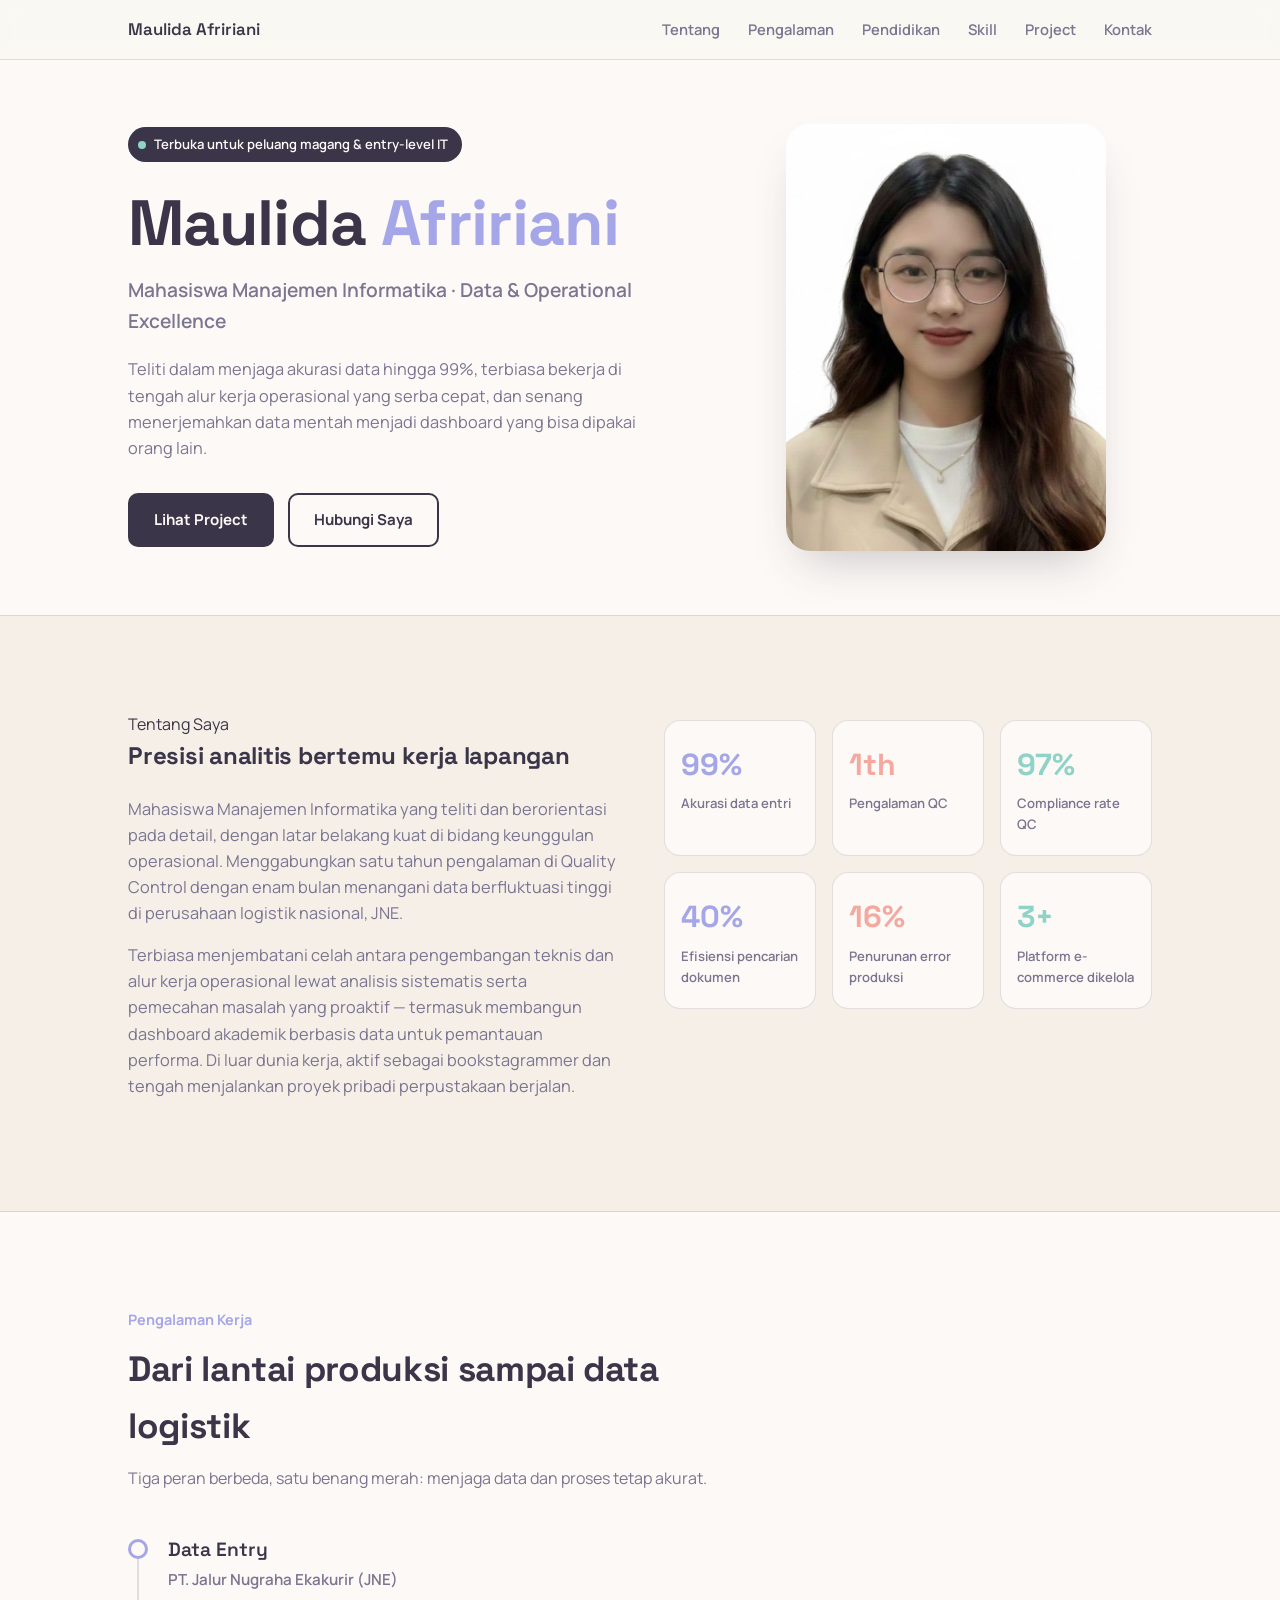
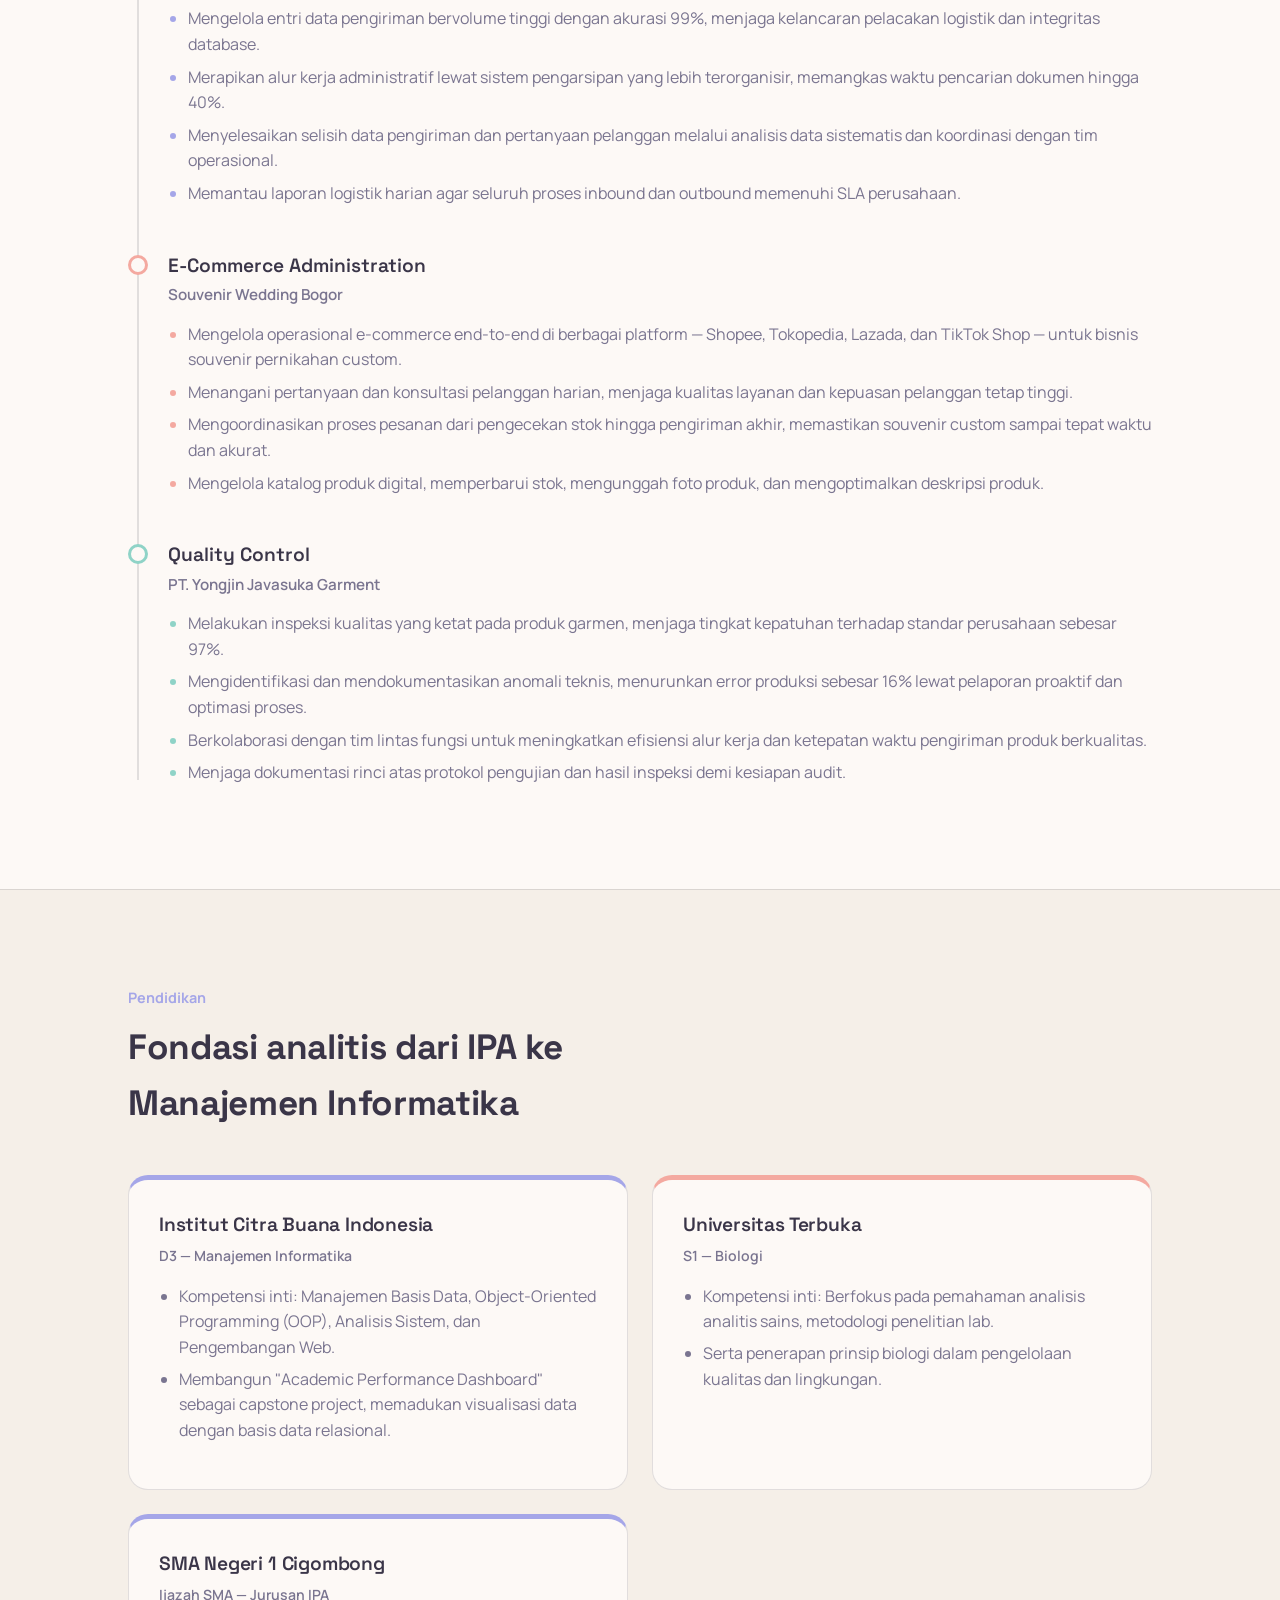
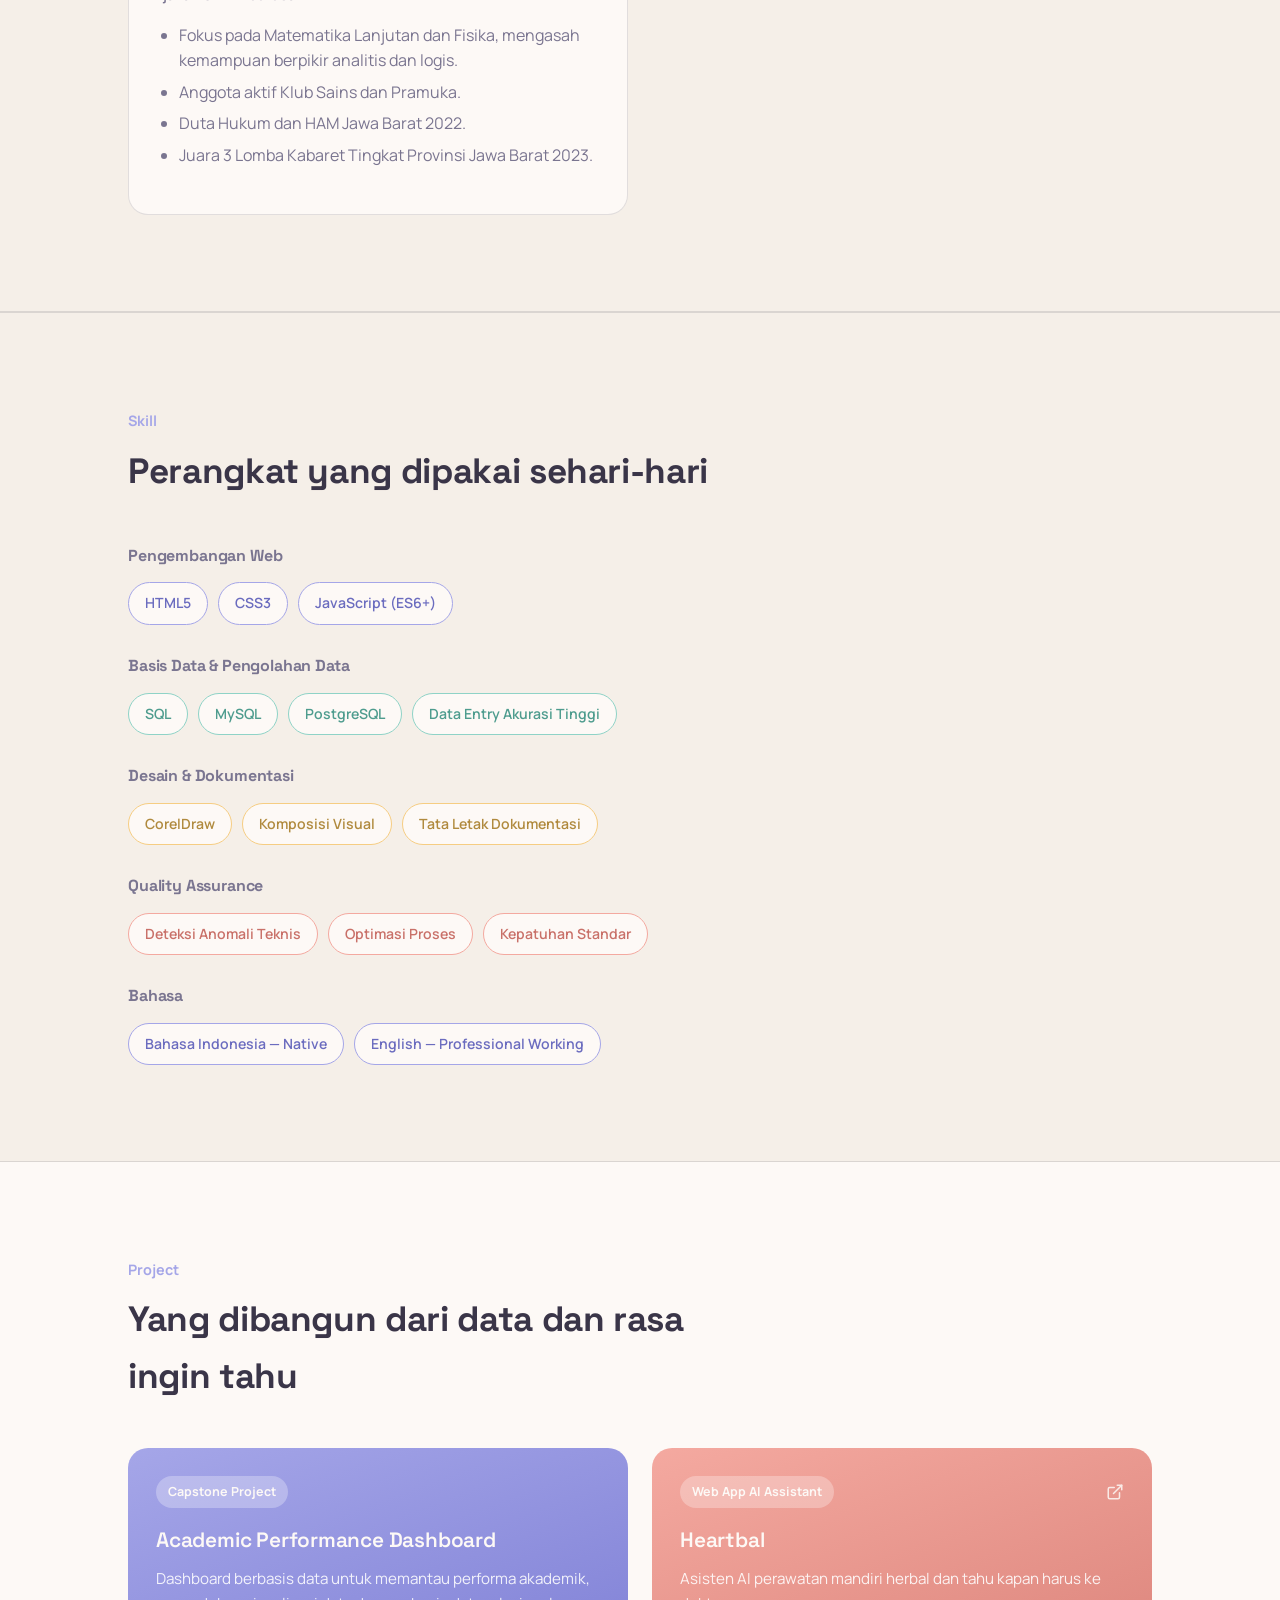
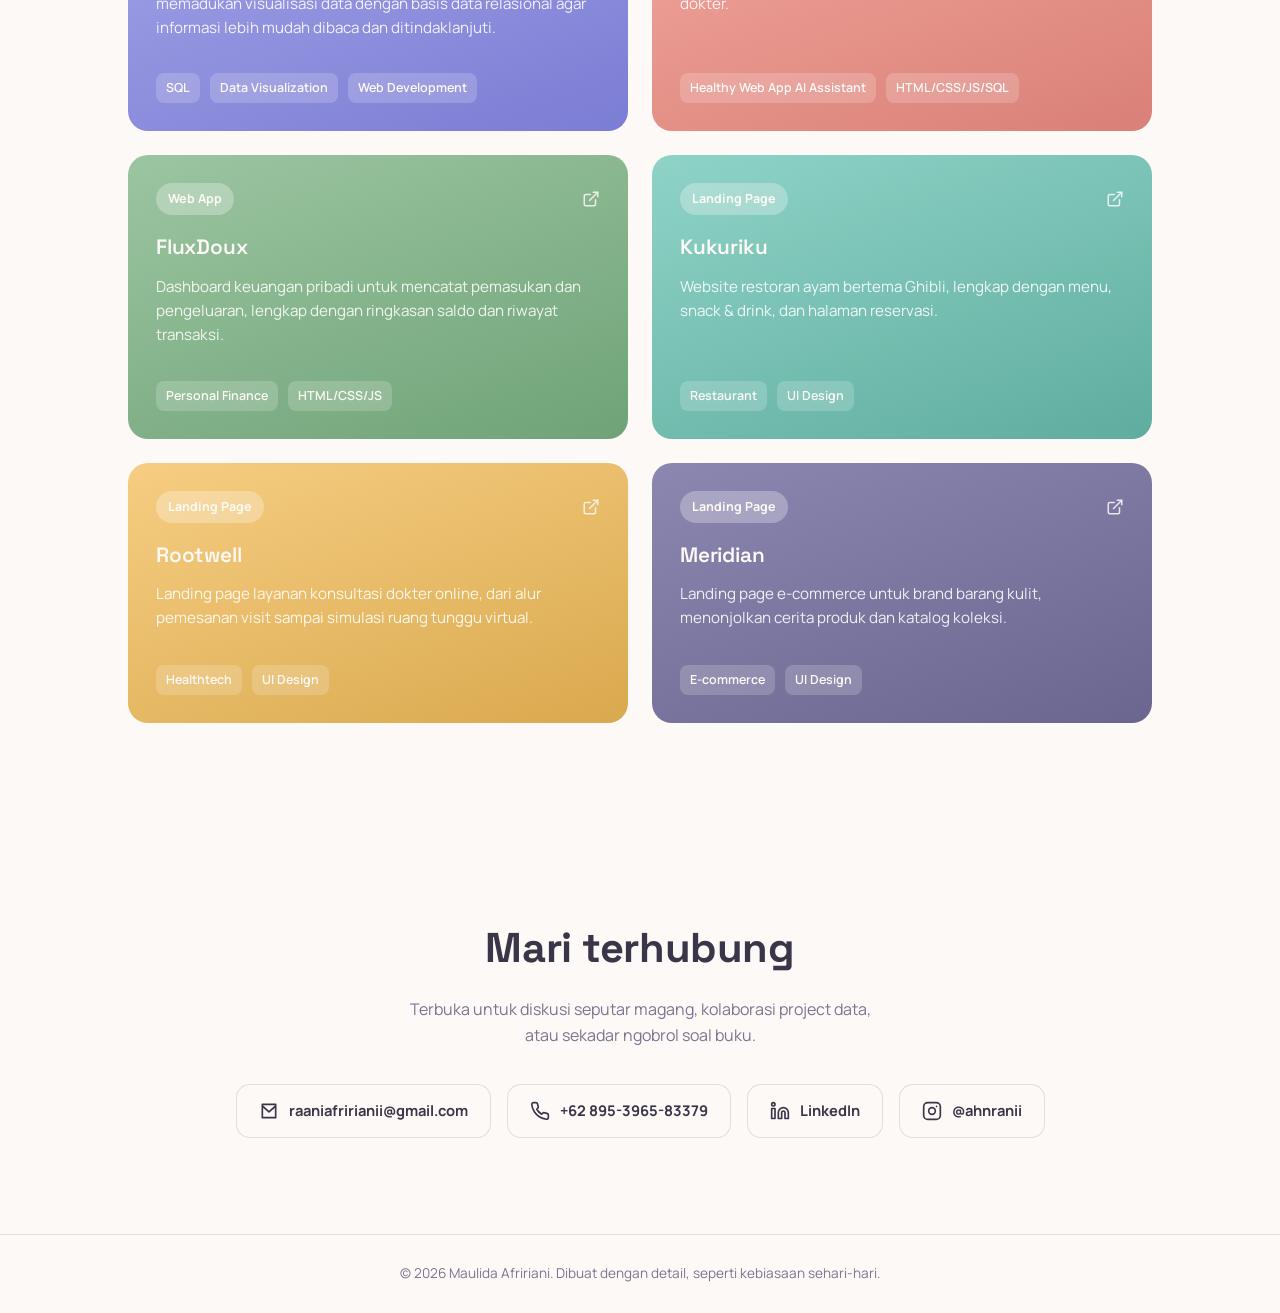
==== index.html @ b4ae267d "Update index.html" ====
<!DOCTYPE html>
<html lang="id">
<head>
<meta charset="UTF-8">
<meta name="viewport" content="width=device-width, initial-scale=1.0">
<title>Maulida Afririani — Portofolio</title>
<link rel="preconnect" href="https://fonts.googleapis.com">
<link href="https://fonts.googleapis.com/css2?family=Space+Grotesk:wght@400;500;600;700&family=Manrope:wght@400;500;600;700;800&display=swap" rel="stylesheet">
<style>
  :root{
    --paper:#FDF9F6;
    --paper-dim:#F5EFE8;
    --ink:#3A3548;
    --ink-soft:#7A7590;
    --indigo:#A5A6E8;
    --indigo-deep:#7B7CD4;
    --coral:#F4A9A0;
    --teal:#8FD3C7;
    --amber:#F6CD82;
    --line: rgba(30,27,46,0.12);
    --max: 1080px;
  }
  *{box-sizing:border-box;}
  html{scroll-behavior:smooth;}
  section, header{scroll-margin-top:74px;}
  body{
    margin:0;
    background:var(--paper);
    color:var(--ink);
    font-family:'Manrope', sans-serif;
    line-height:1.6;
    -webkit-font-smoothing:antialiased;
  }
  h1,h2,h3,.display{
    font-family:'Space Grotesk', sans-serif;
    color:var(--ink);
    margin:0;
    letter-spacing:-0.01em;
  }
  a{color:inherit;}
  .wrap{max-width:var(--max); margin:0 auto; padding:0 28px;}
  section{padding:96px 0;}
  @media (max-width:720px){ section{padding:64px 0;} .wrap{padding:0 20px;} }

  /* ---------- Nav ---------- */
  nav{
    position:sticky; top:0; z-index:50;
    background:rgba(250,248,243,0.86);
    backdrop-filter:blur(10px);
    border-bottom:1px solid var(--line);
  }
  nav .wrap{
    display:flex; align-items:center; justify-content:space-between;
    padding-top:16px; padding-bottom:16px;
  }
  .nav-name{font-family:'Space Grotesk'; font-weight:600; font-size:1.05rem;}
  .nav-links{display:flex; gap:28px; list-style:none; margin:0; padding:0;}
  .nav-links a{
    text-decoration:none; font-weight:600; font-size:0.92rem; color:var(--ink-soft);
    position:relative; padding-bottom:3px;
  }
  .nav-links a:hover{color:var(--ink);}
  .nav-links a::after{
    content:''; position:absolute; left:0; bottom:-2px; width:0; height:2px;
    background:var(--coral); transition:width .25s ease;
  }
  .nav-links a:hover::after{width:100%;}
  @media (max-width:640px){ .nav-links{gap:16px;} .nav-links a{font-size:0.82rem;} }

  /* ---------- Hero ---------- */
  .hero{padding-top:64px; padding-bottom:64px; overflow:hidden;}
  .hero .wrap{
    display:grid; grid-template-columns: 1.15fr 0.85fr; gap:56px; align-items:center;
  }
  @media (max-width:860px){ .hero .wrap{grid-template-columns:1fr; gap:40px;} .hero{padding-top:40px;} }

  .eyebrow-badge{
    display:inline-flex; align-items:center; gap:8px;
    background:var(--ink); color:var(--paper);
    padding:7px 14px 7px 10px; border-radius:100px;
    font-size:0.82rem; font-weight:600; margin-bottom:28px;
  }
  .eyebrow-badge .dot{width:8px; height:8px; border-radius:50%; background:var(--teal);}

  .hero h1{
    font-size:clamp(2.5rem, 5.2vw, 4rem);
    font-weight:700; line-height:1.04;
    animation: rise .7s ease both;
  }
  .hero h1 .accent{color:var(--indigo);}
  .hero .role{
    margin-top:18px; font-size:1.2rem; font-weight:600; color:var(--ink-soft);
    animation: rise .7s .08s ease both;
  }
  .hero p.lede{
    margin-top:20px; max-width:52ch; color:var(--ink-soft); font-size:1.02rem;
    animation: rise .7s .16s ease both;
  }
  .hero .cta-row{margin-top:32px; display:flex; gap:14px; flex-wrap:wrap; animation: rise .7s .24s ease both;}
  .btn{
    display:inline-flex; align-items:center; gap:8px;
    padding:13px 24px; border-radius:10px; font-weight:700; font-size:0.94rem;
    text-decoration:none; border:2px solid var(--ink); transition:transform .18s ease, background .18s ease, color .18s ease;
  }
  .btn-solid{background:var(--ink); color:var(--paper);}
  .btn-solid:hover{background:var(--coral); border-color:var(--coral); transform:translateY(-2px);}
  .btn-ghost{background:transparent; color:var(--ink);}
  .btn-ghost:hover{background:var(--ink); color:var(--paper); transform:translateY(-2px);}

  .hero-photo-wrap{position:relative; display:flex; justify-content:center; animation: rise .8s .1s ease both;}
  .hero-photo{
    position:relative; z-index:1; width:320px; max-width:82%;
    aspect-ratio:3/4; object-fit:cover;
    border-radius:24px;
    box-shadow:0 24px 48px -18px rgba(58,53,72,0.28);
  }

  @keyframes rise{ from{opacity:0; transform:translateY(16px);} to{opacity:1; transform:translateY(0);} }

  /* ---------- Section headers ---------- */
  .sec-head{margin-bottom:44px; max-width:60ch;}
  .sec-head h2{font-size:clamp(1.7rem, 3vw, 2.2rem); font-weight:700;}
  .sec-head .kicker{
    display:block; color:var(--indigo); font-weight:700; font-size:0.9rem; margin-bottom:10px;
  }
  .sec-head p{color:var(--ink-soft); margin-top:12px;}

  /* ---------- About ---------- */
  .about{background:var(--paper-dim); border-top:1px solid var(--line); border-bottom:1px solid var(--line);}
  .about .grid{display:grid; grid-template-columns:1fr 1fr; gap:48px;}
  @media (max-width:800px){ .about .grid{grid-template-columns:1fr;} }
  .about p{color:var(--ink-soft); font-size:1.02rem;}
  .stat-row{display:grid; grid-template-columns:repeat(3,1fr); gap:16px; margin-top:8px;}
  .stat-card{
    background:var(--paper); border:1px solid var(--line); border-radius:16px; padding:20px 16px;
  }
  .stat-card .num{font-family:'Space Grotesk'; font-size:1.9rem; font-weight:700; color:var(--indigo);}
  .stat-card .label{font-size:0.82rem; color:var(--ink-soft); margin-top:4px; font-weight:600;}
  .stat-card:nth-child(2) .num{color:var(--coral);}
  .stat-card:nth-child(3) .num{color:var(--teal);}

  /* ---------- Experience timeline ---------- */
  .timeline{position:relative; margin-top:8px;}
  .timeline::before{
    content:''; position:absolute; left:9px; top:6px; bottom:6px; width:2px;
    background:var(--line);
  }
  .t-item{position:relative; padding-left:40px; margin-bottom:44px;}
  .t-item:last-child{margin-bottom:0;}
  .t-dot{
    position:absolute; left:0; top:4px; width:20px; height:20px; border-radius:50%;
    background:var(--paper); border:3px solid var(--indigo);
  }
  .t-item:nth-child(2) .t-dot{border-color:var(--coral);}
  .t-item:nth-child(3) .t-dot{border-color:var(--teal);}
  .t-role{font-family:'Space Grotesk'; font-size:1.2rem; font-weight:600;}
  .t-org{color:var(--ink-soft); font-weight:600; font-size:0.95rem; margin-top:2px;}
  .t-item ul{margin:14px 0 0; padding-left:20px; color:var(--ink-soft);}
  .t-item li{margin-bottom:7px;}
  .t-item li::marker{color:var(--indigo);}
  .t-item:nth-child(2) li::marker{color:var(--coral);}
  .t-item:nth-child(3) li::marker{color:var(--teal);}

  /* ---------- Education ---------- */
  .edu-grid{display:grid; grid-template-columns:1fr 1fr; gap:24px;}
  @media (max-width:800px){ .edu-grid{grid-template-columns:1fr;} }
  .edu-card{
    background:var(--paper); border:1px solid var(--line); border-radius:20px; padding:30px;
    border-top:5px solid var(--indigo);
  }
  .edu-card:nth-child(2){border-top-color:var(--coral);}
  .edu-card h3{font-size:1.2rem; font-weight:600;}
  .edu-card .period{color:var(--ink-soft); font-size:0.88rem; font-weight:600; margin-top:4px;}
  .edu-card ul{padding-left:20px; color:var(--ink-soft); margin-top:16px;}
  .edu-card li{margin-bottom:6px;}

  /* ---------- Skills ---------- */
  .skills-section{background:var(--paper-dim); border-top:1px solid var(--line); border-bottom:1px solid var(--line);}
  .skill-group{margin-bottom:28px;}
  .skill-group:last-child{margin-bottom:0;}
  .skill-group h3{font-size:1rem; font-weight:700; margin-bottom:14px; color:var(--ink-soft);}
  .pill-row{display:flex; flex-wrap:wrap; gap:10px;}
  .pill{
    padding:9px 16px; border-radius:100px; font-size:0.88rem; font-weight:600;
    background:var(--paper); border:1.5px solid var(--line);
  }
  .pill.c-indigo{border-color:var(--indigo); color:#6B6CBF;}
  .pill.c-coral{border-color:var(--coral); color:#C97169;}
  .pill.c-teal{border-color:var(--teal); color:#4E9C8E;}
  .pill.c-amber{border-color:var(--amber); color:#B08A3E;}

  /* ---------- Projects ---------- */
html, body{overflow-x:hidden;}

.proj-grid{
  display:grid;
  grid-template-columns:repeat(2, minmax(0,1fr)); /* kolom nggak bisa melebar karena isi */
  gap:24px;
}
@media (max-width:800px){ .proj-grid{grid-template-columns:minmax(0,1fr);} }

.proj-card{
  min-width:0;
  max-width:100%;
  overflow:hidden;
  border-radius:20px;
  padding:28px;
  color:var(--paper);
  display:flex; flex-direction:column;
  min-height:260px;
  text-decoration:none;
  transition:transform .2s ease, box-shadow .2s ease;
}
.proj-card > *{max-width:100%; min-width:0;}
.proj-card.is-link{cursor:pointer;}
.proj-card.is-link:hover{transform:translateY(-5px); box-shadow:0 20px 36px -18px rgba(58,53,72,0.35);}
.proj-card.p1{background:linear-gradient(160deg, var(--indigo), var(--indigo-deep));}
.proj-card.p2{background:linear-gradient(160deg, var(--coral), #D98077);}
.proj-card.p3{background:linear-gradient(160deg, var(--teal), #5FAD9E);}
.proj-card.p4{background:linear-gradient(160deg, var(--amber), #D9A94E);}
.proj-card.p5{background:linear-gradient(160deg, #8C87B0, #6B6690);}
.proj-card.p6{background:linear-gradient(160deg, #9CC5A1, #6FA377);}

/* preview: tinggi tetap, isi dipotong rapi */
.proj-thumb{
  width:100%;
  height:180px;
  margin-bottom:18px;
  border-radius:12px;
  overflow:hidden;
  background:rgba(255,255,255,0.18);
}
.proj-thumb img,
.proj-thumb iframe,
.proj-thumb video{
  display:block;
  width:100%; height:100%;
  max-width:100%;
  border:0;
  object-fit:cover; object-position:top;
}
.proj-card img, .proj-card iframe, .proj-card video, .proj-card svg.big{
  max-width:100%;
}

.proj-tag{
  display:flex; align-items:center; justify-content:space-between; gap:10px;
  margin-bottom:16px;
}
.proj-tag span{
  background:rgba(255,255,255,0.28); padding:6px 12px; border-radius:100px;
  font-size:0.78rem; font-weight:700;
}
.proj-tag svg{width:18px; height:18px; opacity:0.85; flex-shrink:0;}
.proj-card h3{color:var(--paper); font-size:1.3rem; font-weight:600;}
.proj-card p{color:rgba(255,255,255,0.88); margin-top:10px; font-size:0.95rem; flex-grow:1;}
.proj-meta{display:flex; gap:10px; flex-wrap:wrap; margin-top:18px;}
.proj-meta span{
  font-size:0.78rem; font-weight:600; background:rgba(255,255,255,0.18);
  padding:5px 10px; border-radius:8px;
}

  /* ---------- Contact / Footer ---------- */
  .contact{text-align:center;}
  .contact h2{font-size:clamp(1.9rem,4vw,2.6rem);}
  .contact p{color:var(--ink-soft); max-width:48ch; margin:16px auto 0;}
  .social-row{display:flex; justify-content:center; gap:16px; margin-top:36px; flex-wrap:wrap;}
  .social-card{
    display:flex; align-items:center; gap:10px;
    padding:14px 22px; border-radius:14px; border:1.5px solid var(--line);
    text-decoration:none; font-weight:700; font-size:0.92rem; background:var(--paper);
    transition:transform .18s ease, border-color .18s ease;
  }
  .social-card:hover{transform:translateY(-3px); border-color:var(--ink);}
  .social-icon{width:20px; height:20px; flex-shrink:0;}

  footer{
    border-top:1px solid var(--line); padding:28px 0; text-align:center;
    font-size:0.85rem; color:var(--ink-soft);
  }
</style>
</head>
<body>

<nav>
  <div class="wrap">
    <span class="nav-name">Maulida Afririani</span>
    <ul class="nav-links">
      <li><a href="#about">Tentang</a></li>
      <li><a href="#experience">Pengalaman</a></li>
      <li><a href="#education">Pendidikan</a></li>
      <li><a href="#skills">Skill</a></li>
      <li><a href="#projects">Project</a></li>
      <li><a href="#contact">Kontak</a></li>
    </ul>
  </div>
</nav>

<header class="hero">
  <div class="wrap">
    <div>
      <span class="eyebrow-badge"><span class="dot"></span>Terbuka untuk peluang magang & entry-level IT</span>
      <h1>Maulida <span class="accent">Afririani</span></h1>
      <p class="role">Mahasiswa Manajemen Informatika · Data & Operational Excellence</p>
      <p class="lede">Teliti dalam menjaga akurasi data hingga 99%, terbiasa bekerja di tengah alur kerja operasional yang serba cepat, dan senang menerjemahkan data mentah menjadi dashboard yang bisa dipakai orang lain.</p>
      <div class="cta-row">
        <a href="#projects" class="btn btn-solid">Lihat Project</a>
        <a href="#contact" class="btn btn-ghost">Hubungi Saya</a>
      </div>
    </div>
    <div class="hero-photo-wrap">
      <img class="hero-photo" src="[data-uri]" alt="Foto Maulida Afririani">
    </div>
  </div>
</header>

<section class="about" id="about">
  <div class="wrap">
    <div class="grid">
      <div>
        <span class="sec-head kicker">Tentang Saya</span>
        <h2>Presisi analitis bertemu kerja lapangan</h2>
        <p style="margin-top:20px;">Mahasiswa Manajemen Informatika yang teliti dan berorientasi pada detail, dengan latar belakang kuat di bidang keunggulan operasional. Menggabungkan satu tahun pengalaman di Quality Control dengan enam bulan menangani data berfluktuasi tinggi di perusahaan logistik nasional, JNE.</p>
        <p>Terbiasa menjembatani celah antara pengembangan teknis dan alur kerja operasional lewat analisis sistematis serta pemecahan masalah yang proaktif — termasuk membangun dashboard akademik berbasis data untuk pemantauan performa. Di luar dunia kerja, aktif sebagai bookstagrammer dan tengah menjalankan proyek pribadi perpustakaan berjalan.</p>
      </div>
      <div>
        <div class="stat-row">
          <div class="stat-card">
            <div class="num">99%</div>
            <div class="label">Akurasi data entri</div>
          </div>
          <div class="stat-card">
            <div class="num">1th</div>
            <div class="label">Pengalaman QC</div>
          </div>
          <div class="stat-card">
            <div class="num">97%</div>
            <div class="label">Compliance rate QC</div>
          </div>
        </div>
        <div class="stat-row" style="margin-top:16px;">
          <div class="stat-card">
            <div class="num">40%</div>
            <div class="label">Efisiensi pencarian dokumen</div>
          </div>
          <div class="stat-card">
            <div class="num">16%</div>
            <div class="label">Penurunan error produksi</div>
          </div>
          <div class="stat-card">
            <div class="num">3+</div>
            <div class="label">Platform e-commerce dikelola</div>
          </div>
        </div>
      </div>
    </div>
  </div>
</section>

<section id="experience">
  <div class="wrap">
    <div class="sec-head">
      <span class="kicker">Pengalaman Kerja</span>
      <h2>Dari lantai produksi sampai data logistik</h2>
      <p>Tiga peran berbeda, satu benang merah: menjaga data dan proses tetap akurat.</p>
    </div>

    <div class="timeline">
      <div class="t-item">
        <div class="t-dot"></div>
        <div class="t-role">Data Entry</div>
        <div class="t-org">PT. Jalur Nugraha Ekakurir (JNE)</div>
        <ul>
          <li>Mengelola entri data pengiriman bervolume tinggi dengan akurasi 99%, menjaga kelancaran pelacakan logistik dan integritas database.</li>
          <li>Merapikan alur kerja administratif lewat sistem pengarsipan yang lebih terorganisir, memangkas waktu pencarian dokumen hingga 40%.</li>
          <li>Menyelesaikan selisih data pengiriman dan pertanyaan pelanggan melalui analisis data sistematis dan koordinasi dengan tim operasional.</li>
          <li>Memantau laporan logistik harian agar seluruh proses inbound dan outbound memenuhi SLA perusahaan.</li>
        </ul>
      </div>

      <div class="t-item">
        <div class="t-dot"></div>
        <div class="t-role">E-Commerce Administration</div>
        <div class="t-org">Souvenir Wedding Bogor</div>
        <ul>
          <li>Mengelola operasional e-commerce end-to-end di berbagai platform — Shopee, Tokopedia, Lazada, dan TikTok Shop — untuk bisnis souvenir pernikahan custom.</li>
          <li>Menangani pertanyaan dan konsultasi pelanggan harian, menjaga kualitas layanan dan kepuasan pelanggan tetap tinggi.</li>
          <li>Mengoordinasikan proses pesanan dari pengecekan stok hingga pengiriman akhir, memastikan souvenir custom sampai tepat waktu dan akurat.</li>
          <li>Mengelola katalog produk digital, memperbarui stok, mengunggah foto produk, dan mengoptimalkan deskripsi produk.</li>
        </ul>
      </div>

      <div class="t-item">
        <div class="t-dot"></div>
        <div class="t-role">Quality Control</div>
        <div class="t-org">PT. Yongjin Javasuka Garment</div>
        <ul>
          <li>Melakukan inspeksi kualitas yang ketat pada produk garmen, menjaga tingkat kepatuhan terhadap standar perusahaan sebesar 97%.</li>
          <li>Mengidentifikasi dan mendokumentasikan anomali teknis, menurunkan error produksi sebesar 16% lewat pelaporan proaktif dan optimasi proses.</li>
          <li>Berkolaborasi dengan tim lintas fungsi untuk meningkatkan efisiensi alur kerja dan ketepatan waktu pengiriman produk berkualitas.</li>
          <li>Menjaga dokumentasi rinci atas protokol pengujian dan hasil inspeksi demi kesiapan audit.</li>
        </ul>
      </div>
    </div>
  </div>
</section>

<section id="education" style="background:var(--paper-dim); border-top:1px solid var(--line); border-bottom:1px solid var(--line);">
  <div class="wrap">
    <div class="sec-head">
      <span class="kicker">Pendidikan</span>
      <h2>Fondasi analitis dari IPA ke Manajemen Informatika</h2>
    </div>
    <div class="edu-grid">
      <div class="edu-card">
        <h3>Institut Citra Buana Indonesia</h3>
        <div class="period">D3 — Manajemen Informatika</div>
        <ul>
          <li>Kompetensi inti: Manajemen Basis Data, Object-Oriented Programming (OOP), Analisis Sistem, dan Pengembangan Web.</li>
          <li>Membangun "Academic Performance Dashboard" sebagai capstone project, memadukan visualisasi data dengan basis data relasional.</li>
        </ul>
      </div>
      <div class="edu-card">
        <h3>Universitas Terbuka</h3>
        <div class="period">S1 — Biologi</div>
        <ul>
          <li>Kompetensi inti: Berfokus pada pemahaman analisis analitis sains, metodologi penelitian lab.</li>
          <li>Serta penerapan prinsip biologi dalam pengelolaan kualitas dan lingkungan.</li>
        </ul>
      </div>
      <div class="edu-card">
        <h3>SMA Negeri 1 Cigombong</h3>
        <div class="period">Ijazah SMA — Jurusan IPA</div>
        <ul>
          <li>Fokus pada Matematika Lanjutan dan Fisika, mengasah kemampuan berpikir analitis dan logis.</li>
          <li>Anggota aktif Klub Sains dan Pramuka.</li>
          <li>Duta Hukum dan HAM Jawa Barat 2022.</li>
          <li>Juara 3 Lomba Kabaret Tingkat Provinsi Jawa Barat 2023.</li>
        </ul>
      </div>
    </div>
  </div>
</section>

<section id="skills" class="skills-section">
  <div class="wrap">
    <div class="sec-head">
      <span class="kicker">Skill</span>
      <h2>Perangkat yang dipakai sehari-hari</h2>
    </div>

    <div class="skill-group">
      <h3>Pengembangan Web</h3>
      <div class="pill-row">
        <span class="pill c-indigo">HTML5</span>
        <span class="pill c-indigo">CSS3</span>
        <span class="pill c-indigo">JavaScript (ES6+)</span>
      </div>
    </div>

    <div class="skill-group">
      <h3>Basis Data & Pengolahan Data</h3>
      <div class="pill-row">
        <span class="pill c-teal">SQL</span>
        <span class="pill c-teal">MySQL</span>
        <span class="pill c-teal">PostgreSQL</span>
        <span class="pill c-teal">Data Entry Akurasi Tinggi</span>
      </div>
    </div>

    <div class="skill-group">
      <h3>Desain & Dokumentasi</h3>
      <div class="pill-row">
        <span class="pill c-amber">CorelDraw</span>
        <span class="pill c-amber">Komposisi Visual</span>
        <span class="pill c-amber">Tata Letak Dokumentasi</span>
      </div>
    </div>

    <div class="skill-group">
      <h3>Quality Assurance</h3>
      <div class="pill-row">
        <span class="pill c-coral">Deteksi Anomali Teknis</span>
        <span class="pill c-coral">Optimasi Proses</span>
        <span class="pill c-coral">Kepatuhan Standar</span>
      </div>
    </div>

    <div class="skill-group">
      <h3>Bahasa</h3>
      <div class="pill-row">
        <span class="pill c-indigo">Bahasa Indonesia — Native</span>
        <span class="pill c-indigo">English — Professional Working</span>
      </div>
    </div>
  </div>
</section>

<section id="projects">
  <div class="wrap">
    <div class="sec-head">
      <span class="kicker">Project</span>
      <h2>Yang dibangun dari data dan rasa ingin tahu</h2>
    </div>
    <div class="proj-grid">

      <div class="proj-card p1">
        <div class="proj-tag"><span>Capstone Project</span></div>
        <h3>Academic Performance Dashboard</h3>
        <p>Dashboard berbasis data untuk memantau performa akademik, memadukan visualisasi data dengan basis data relasional agar informasi lebih mudah dibaca dan ditindaklanjuti.</p>
        <div class="proj-meta">
          <span>SQL</span>
          <span>Data Visualization</span>
          <span>Web Development</span>
        </div>
      </div>

      <a class="proj-card is-link p2" href="https://heartbal.vercel.app/" target="_blank" rel="noopener">
        <div class="proj-tag">
          <span>Web App AI Assistant</span>
          <svg viewBox="0 0 24 24" fill="none" stroke="currentColor" stroke-width="2"><path d="M18 13v6a2 2 0 0 1-2 2H5a2 2 0 0 1-2-2V8a2 2 0 0 1 2-2h6" stroke-linecap="round" stroke-linejoin="round"/><path d="M15 3h6v6" stroke-linecap="round" stroke-linejoin="round"/><path d="M10 14 21 3" stroke-linecap="round" stroke-linejoin="round"/></svg>
        </div>
        <h3>Heartbal</h3>
        <p>Asisten AI perawatan mandiri herbal dan tahu kapan harus ke dokter.</p>
        <div class="proj-meta">
          <span>Healthy Web App AI Assistant</span>
          <span>HTML/CSS/JS/SQL</span>
        </div>
      </a>

      <a class="proj-card is-link p6" href="http://www.fluxdoux.my.id/" target="_blank" rel="noopener">
        <!-- Kalau mau ada preview, simpan screenshot sebagai fluxdoux.png di folder yang sama, lalu hapus tanda komentar di bawah -->
        <!-- <div class="proj-thumb"><img src="fluxdoux.png" alt="Preview FluxDoux"></div> -->
        <div class="proj-tag">
          <span>Web App</span>
          <svg viewBox="0 0 24 24" fill="none" stroke="currentColor" stroke-width="2"><path d="M18 13v6a2 2 0 0 1-2 2H5a2 2 0 0 1-2-2V8a2 2 0 0 1 2-2h6" stroke-linecap="round" stroke-linejoin="round"/><path d="M15 3h6v6" stroke-linecap="round" stroke-linejoin="round"/><path d="M10 14 21 3" stroke-linecap="round" stroke-linejoin="round"/></svg>
        </div>
        <h3>FluxDoux</h3>
        <p>Dashboard keuangan pribadi untuk mencatat pemasukan dan pengeluaran, lengkap dengan ringkasan saldo dan riwayat transaksi.</p>
        <div class="proj-meta">
          <span>Personal Finance</span>
          <span>HTML/CSS/JS</span>
        </div>
      </a>

      <a class="proj-card is-link p3" href="https://raniafririani.github.io/kukuriku/" target="_blank" rel="noopener">
        <div class="proj-tag">
          <span>Landing Page</span>
          <svg viewBox="0 0 24 24" fill="none" stroke="currentColor" stroke-width="2"><path d="M18 13v6a2 2 0 0 1-2 2H5a2 2 0 0 1-2-2V8a2 2 0 0 1 2-2h6" stroke-linecap="round" stroke-linejoin="round"/><path d="M15 3h6v6" stroke-linecap="round" stroke-linejoin="round"/><path d="M10 14 21 3" stroke-linecap="round" stroke-linejoin="round"/></svg>
        </div>
        <h3>Kukuriku</h3>
        <p>Website restoran ayam bertema Ghibli, lengkap dengan menu, snack & drink, dan halaman reservasi.</p>
        <div class="proj-meta">
          <span>Restaurant</span>
          <span>UI Design</span>
        </div>
      </a>

      <a class="proj-card is-link p4" href="https://raniafririani.github.io/rootwell/" target="_blank" rel="noopener">
        <div class="proj-tag">
          <span>Landing Page</span>
          <svg viewBox="0 0 24 24" fill="none" stroke="currentColor" stroke-width="2"><path d="M18 13v6a2 2 0 0 1-2 2H5a2 2 0 0 1-2-2V8a2 2 0 0 1 2-2h6" stroke-linecap="round" stroke-linejoin="round"/><path d="M15 3h6v6" stroke-linecap="round" stroke-linejoin="round"/><path d="M10 14 21 3" stroke-linecap="round" stroke-linejoin="round"/></svg>
        </div>
        <h3>Rootwell</h3>
        <p>Landing page layanan konsultasi dokter online, dari alur pemesanan visit sampai simulasi ruang tunggu virtual.</p>
        <div class="proj-meta">
          <span>Healthtech</span>
          <span>UI Design</span>
        </div>
      </a>

      <a class="proj-card is-link p5" href="https://raniafririani.github.io/meridian/" target="_blank" rel="noopener">
        <div class="proj-tag">
          <span>Landing Page</span>
          <svg viewBox="0 0 24 24" fill="none" stroke="currentColor" stroke-width="2"><path d="M18 13v6a2 2 0 0 1-2 2H5a2 2 0 0 1-2-2V8a2 2 0 0 1 2-2h6" stroke-linecap="round" stroke-linejoin="round"/><path d="M15 3h6v6" stroke-linecap="round" stroke-linejoin="round"/><path d="M10 14 21 3" stroke-linecap="round" stroke-linejoin="round"/></svg>
        </div>
        <h3>Meridian</h3>
        <p>Landing page e-commerce untuk brand barang kulit, menonjolkan cerita produk dan katalog koleksi.</p>
        <div class="proj-meta">
          <span>E-commerce</span>
          <span>UI Design</span>
        </div>
      </a>

    </div>
  </div>
</section>

<section class="contact" id="contact">
  <div class="wrap">
    <h2>Mari terhubung</h2>
    <p>Terbuka untuk diskusi seputar magang, kolaborasi project data, atau sekadar ngobrol soal buku.</p>
    <div class="social-row">
      <a class="social-card" href="mailto:raaniafririanii@gmail.com">
        <svg class="social-icon" viewBox="0 0 24 24" fill="none" stroke="currentColor" stroke-width="2"><path d="M4 4h16v16H4z" stroke-linejoin="round"/><path d="m4 6 8 7 8-7" stroke-linejoin="round"/></svg>
        raaniafririanii@gmail.com
      </a>
      <a class="social-card" href="tel:+62895396583379">
        <svg class="social-icon" viewBox="0 0 24 24" fill="none" stroke="currentColor" stroke-width="2"><path d="M22 16.92v3a2 2 0 0 1-2.18 2 19.79 19.79 0 0 1-8.63-3.07 19.5 19.5 0 0 1-6-6 19.79 19.79 0 0 1-3.07-8.67A2 2 0 0 1 4.11 2h3a2 2 0 0 1 2 1.72c.127.96.361 1.903.7 2.81a2 2 0 0 1-.45 2.11L8.09 9.91a16 16 0 0 0 6 6l1.27-1.27a2 2 0 0 1 2.11-.45c.907.339 1.85.573 2.81.7A2 2 0 0 1 22 16.92z" stroke-linejoin="round" stroke-linecap="round"/></svg>
        +62 895-3965-83379
      </a>
      <a class="social-card" href="https://www.linkedin.com/in/maulida-afririani-38763b317" target="_blank" rel="noopener">
        <svg class="social-icon" viewBox="0 0 24 24" fill="none" stroke="currentColor" stroke-width="2"><path d="M16 8a6 6 0 0 1 6 6v7h-4v-7a2 2 0 0 0-2-2 2 2 0 0 0-2 2v7h-4v-7a6 6 0 0 1 6-6z" stroke-linejoin="round"/><rect x="2" y="9" width="4" height="12" stroke-linejoin="round"/><circle cx="4" cy="4" r="2" stroke-linejoin="round"/></svg>
        LinkedIn
      </a>
      <a class="social-card" href="https://instagram.com/ahnranii" target="_blank" rel="noopener">
        <svg class="social-icon" viewBox="0 0 24 24" fill="none" stroke="currentColor" stroke-width="2"><rect x="2" y="2" width="20" height="20" rx="5" stroke-linejoin="round"/><circle cx="12" cy="12" r="4" stroke-linejoin="round"/><circle cx="17.5" cy="6.5" r="1" fill="currentColor" stroke="none"/></svg>
        @ahnranii
      </a>
    </div>
  </div>
</section>

<footer>
  © 2026 Maulida Afririani. Dibuat dengan detail, seperti kebiasaan sehari-hari.
</footer>

</body>
</html>
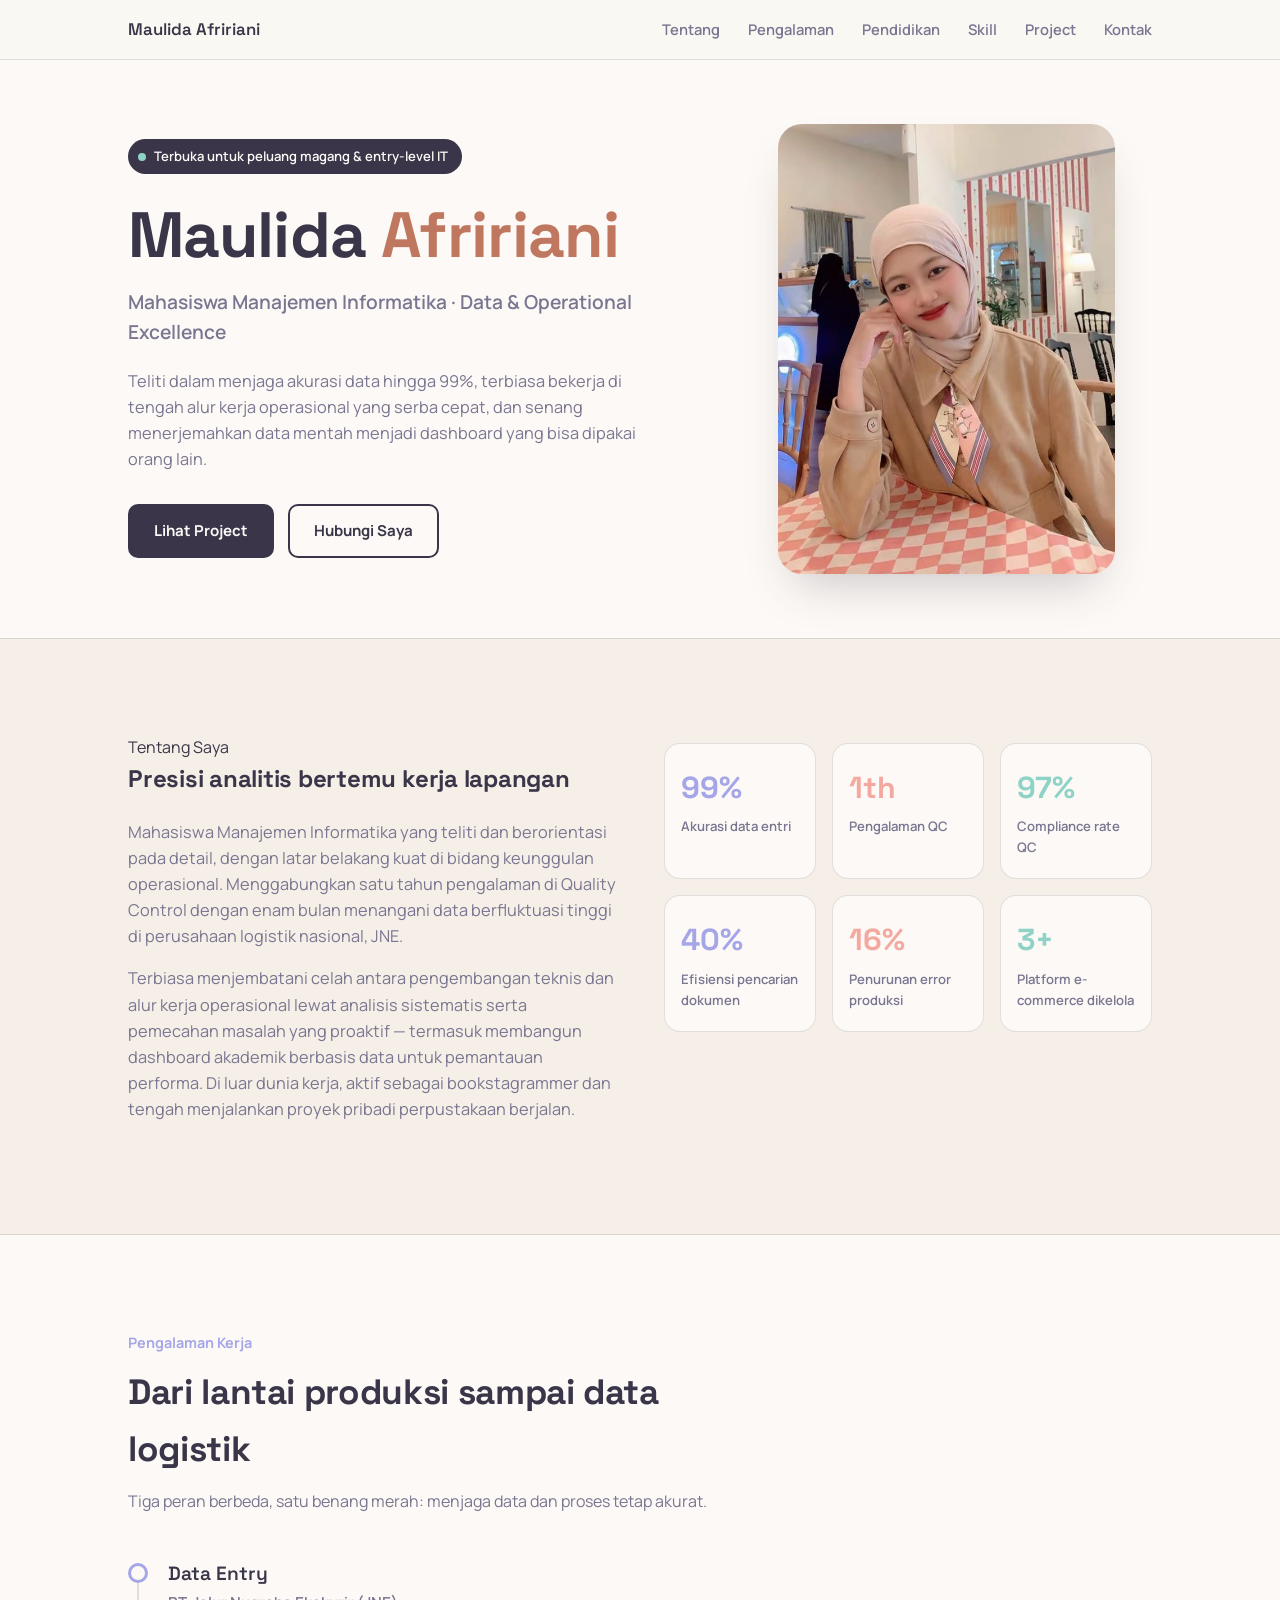
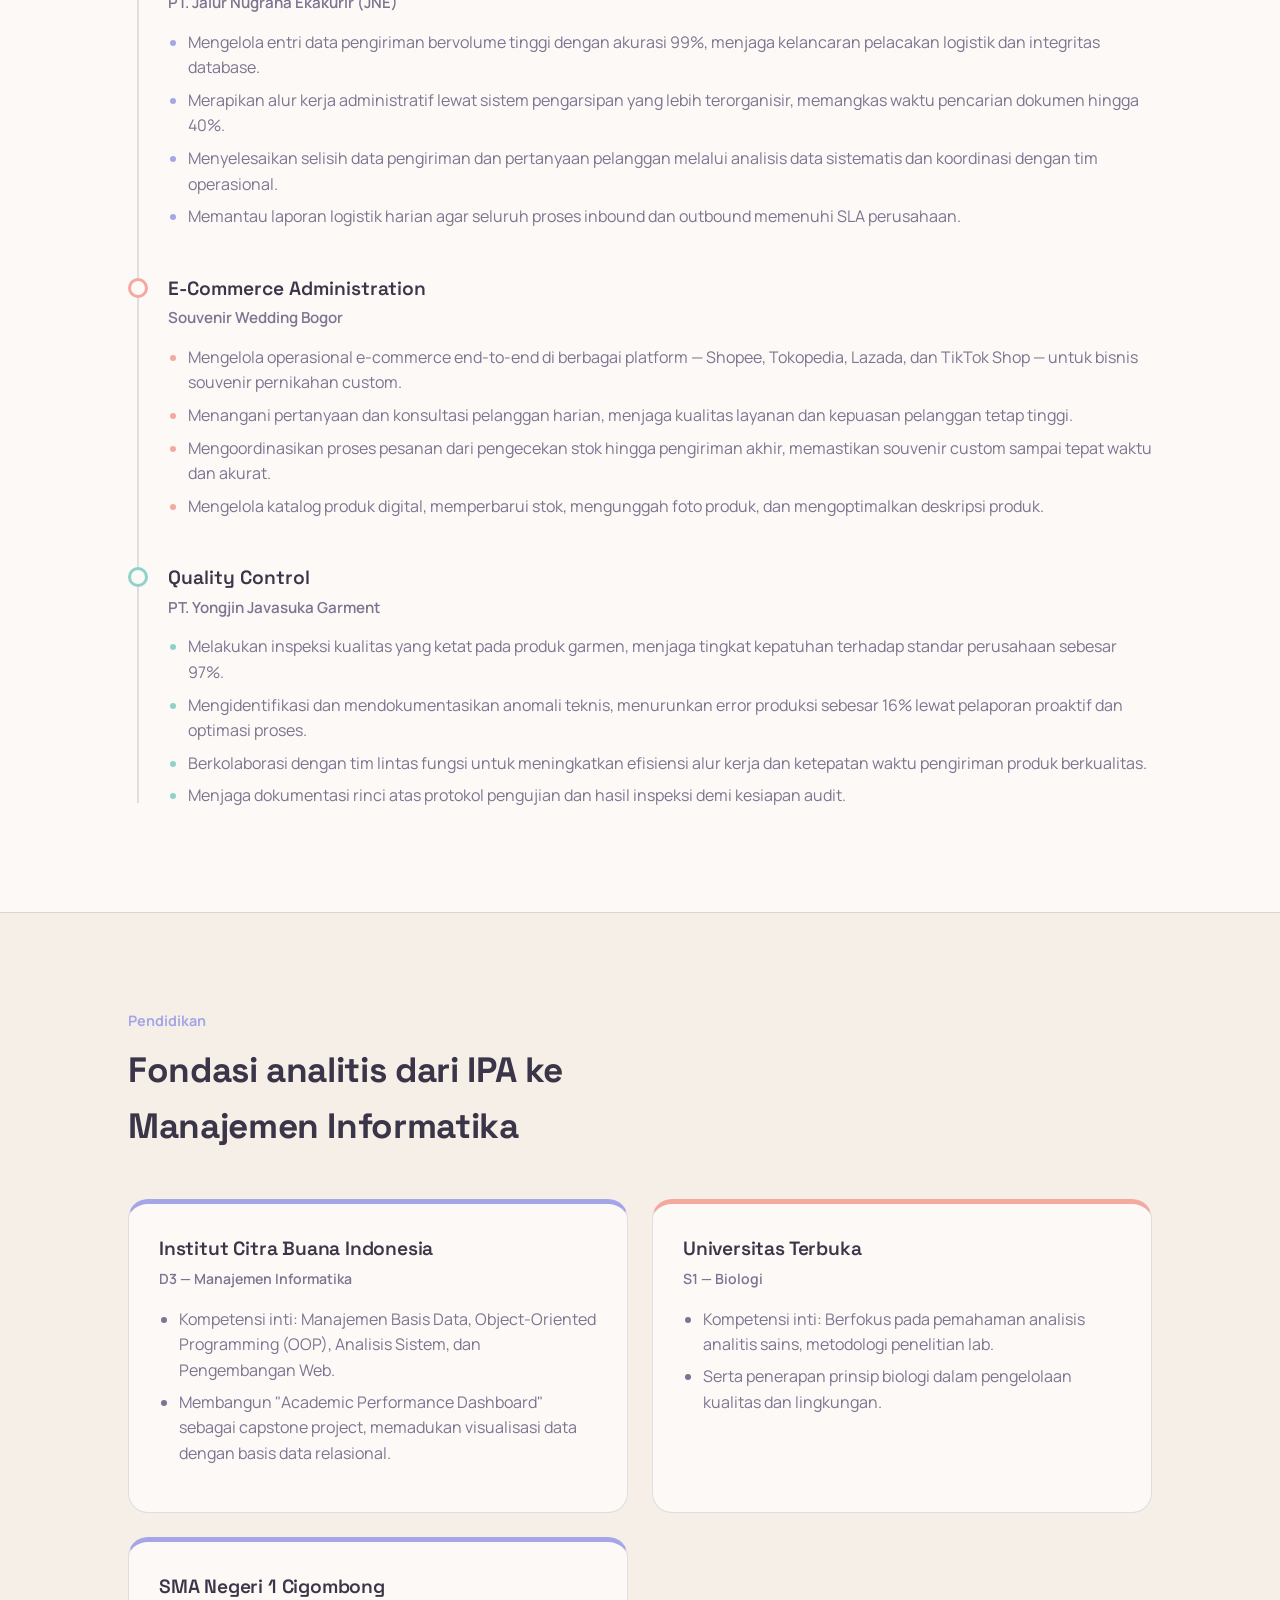
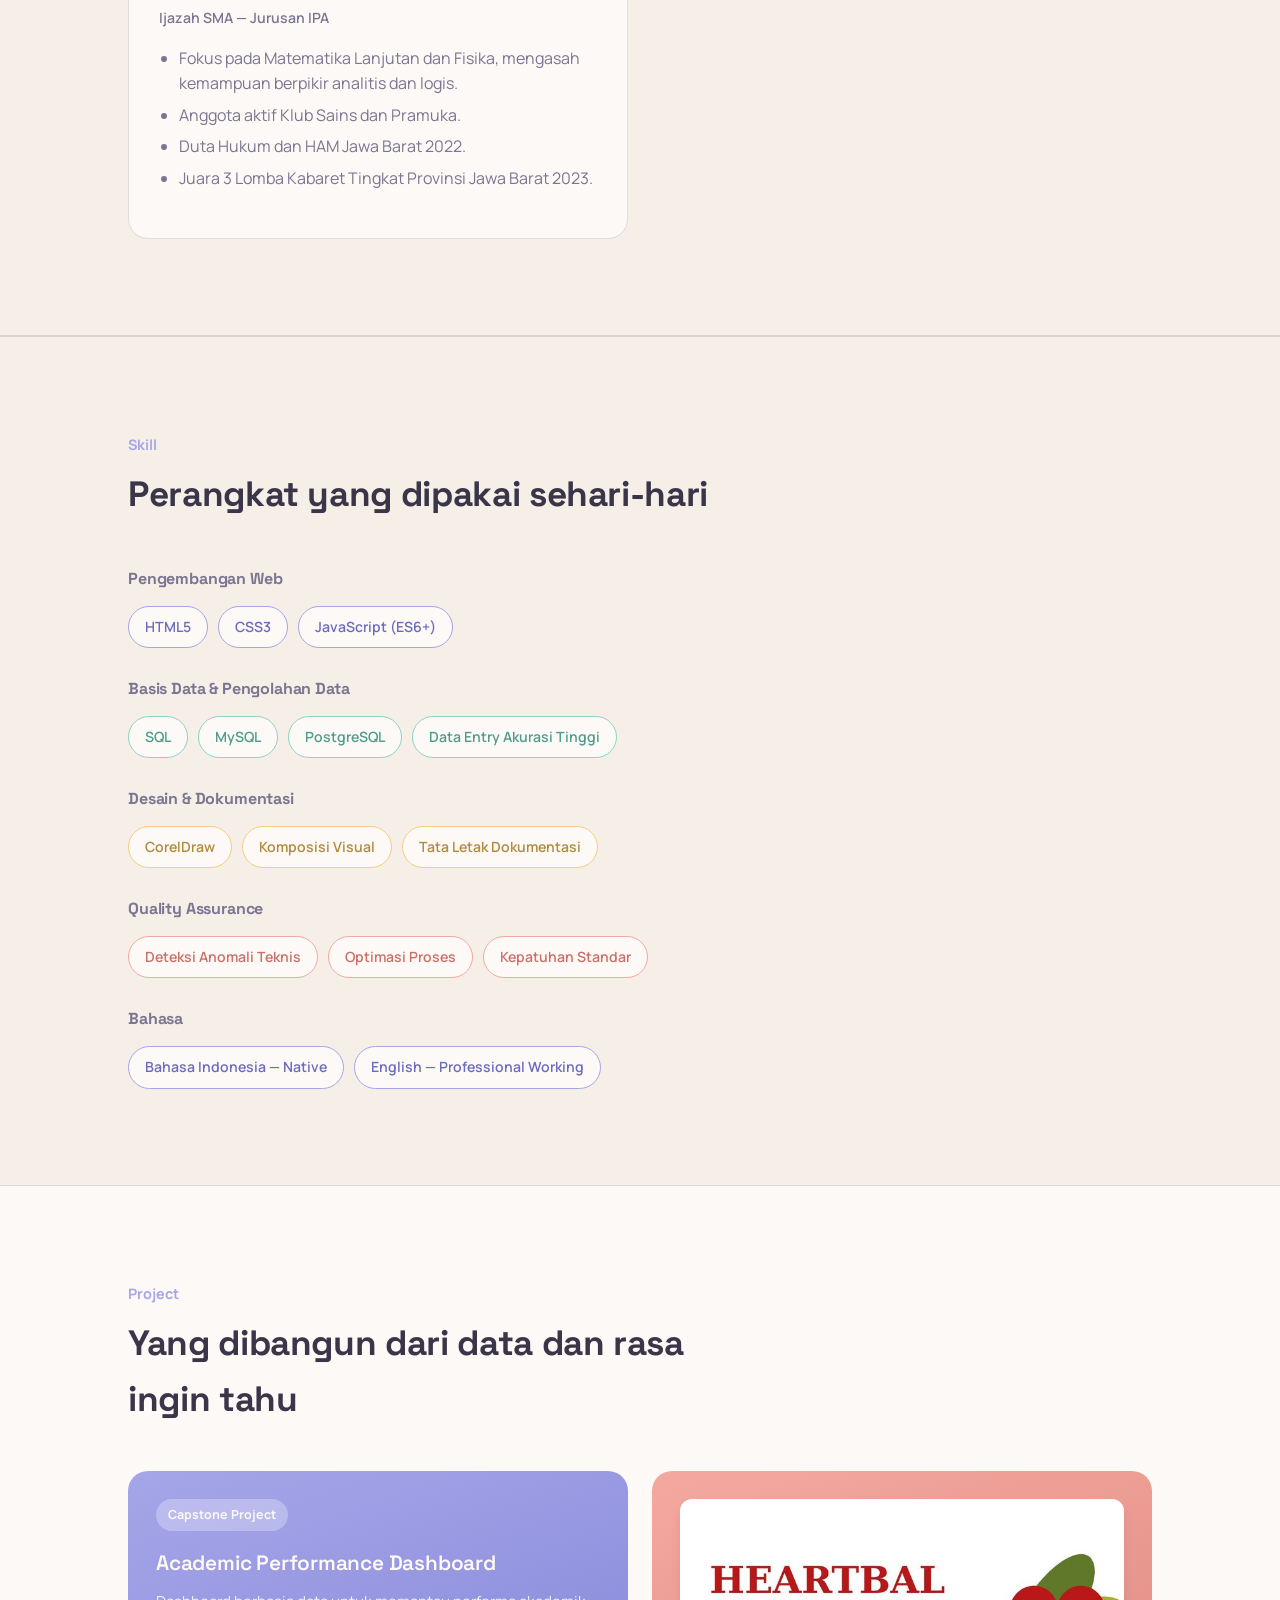
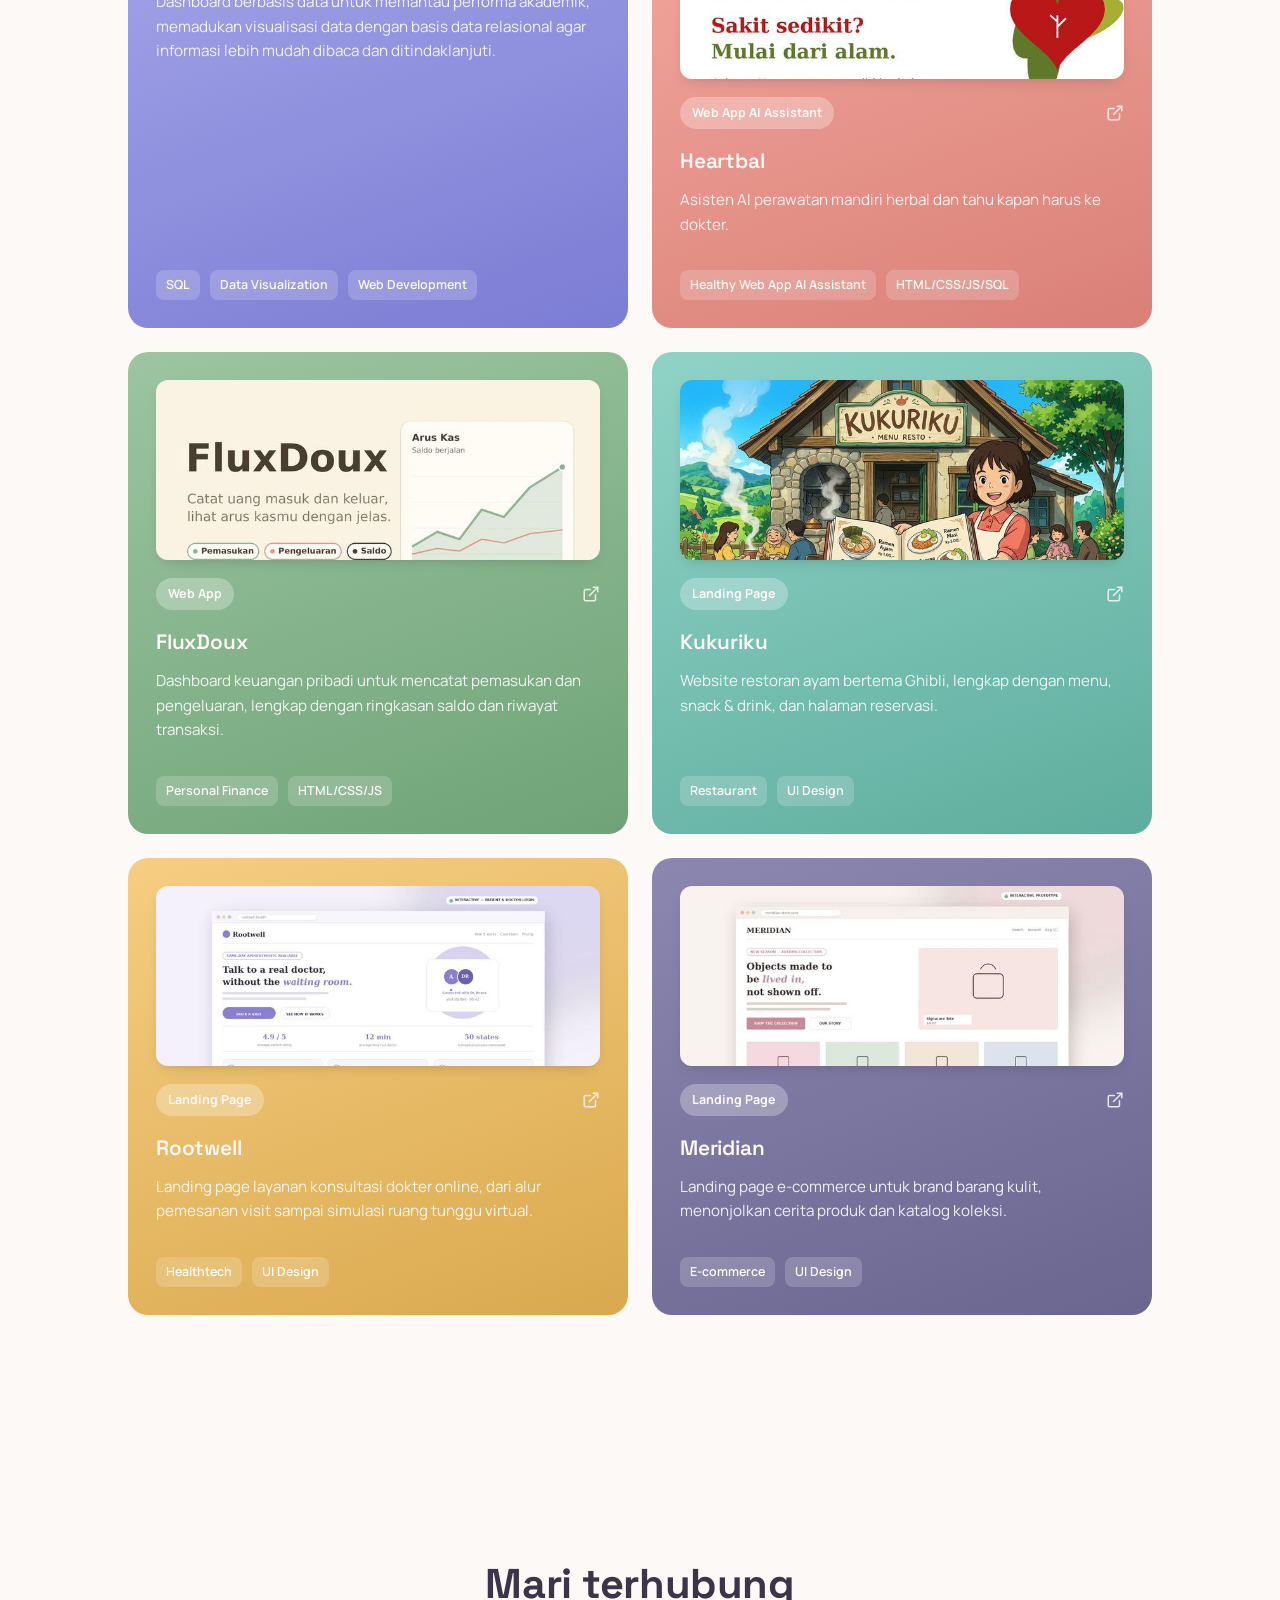
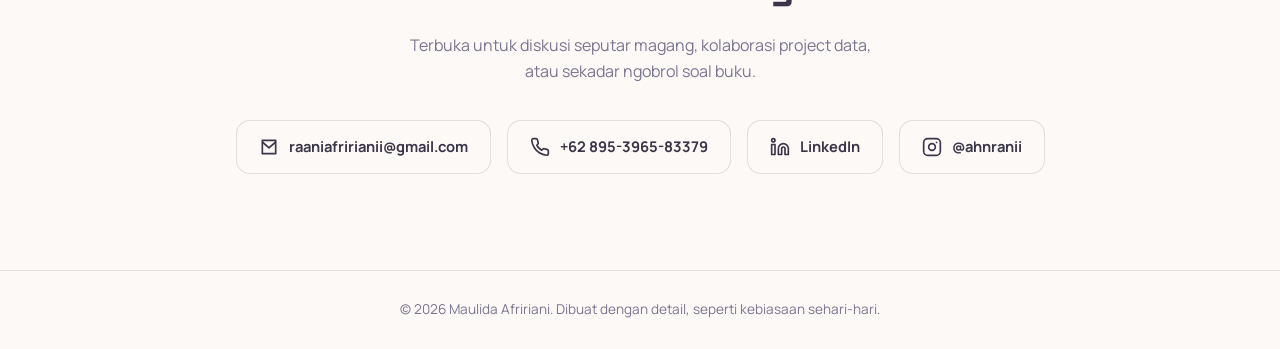
==== commit afe13ed5: "Update index.html" ====
--- a/index.html
+++ b/index.html
@@ -87,7 +87,7 @@
     font-weight:700; line-height:1.04;
     animation: rise .7s ease both;
   }
-  .hero h1 .accent{color:var(--indigo);}
+  .hero h1 .accent{color:#C0775F;}
   .hero .role{
     margin-top:18px; font-size:1.2rem; font-weight:600; color:var(--ink-soft);
     animation: rise .7s .08s ease both;
@@ -109,8 +109,8 @@
 
   .hero-photo-wrap{position:relative; display:flex; justify-content:center; animation: rise .8s .1s ease both;}
   .hero-photo{
-    position:relative; z-index:1; width:320px; max-width:82%;
-    aspect-ratio:3/4; object-fit:cover;
+    position:relative; z-index:1; width:340px; max-width:82%;
+    aspect-ratio:3/4; object-fit:cover; object-position:center 30%;
     border-radius:24px;
     box-shadow:0 24px 48px -18px rgba(58,53,72,0.28);
   }
@@ -194,7 +194,7 @@
 
 .proj-grid{
   display:grid;
-  grid-template-columns:repeat(2, minmax(0,1fr)); /* kolom nggak bisa melebar karena isi */
+  grid-template-columns:repeat(2, minmax(0,1fr));
   gap:24px;
 }
 @media (max-width:800px){ .proj-grid{grid-template-columns:minmax(0,1fr);} }
@@ -221,7 +221,7 @@
 .proj-card.p5{background:linear-gradient(160deg, #8C87B0, #6B6690);}
 .proj-card.p6{background:linear-gradient(160deg, #9CC5A1, #6FA377);}
 
-/* preview: tinggi tetap, isi dipotong rapi */
+/* thumbnail: tinggi tetap, isi dipotong rapi */
 .proj-thumb{
   width:100%;
   height:180px;
@@ -229,19 +229,17 @@
   border-radius:12px;
   overflow:hidden;
   background:rgba(255,255,255,0.18);
+  box-shadow:0 6px 16px -8px rgba(0,0,0,0.25);
 }
-.proj-thumb img,
-.proj-thumb iframe,
-.proj-thumb video{
+.proj-thumb img{
   display:block;
   width:100%; height:100%;
   max-width:100%;
   border:0;
   object-fit:cover; object-position:top;
+  transition:transform .35s ease;
 }
-.proj-card img, .proj-card iframe, .proj-card video, .proj-card svg.big{
-  max-width:100%;
-}
+.proj-card.is-link:hover .proj-thumb img{transform:scale(1.04);}
 
 .proj-tag{
   display:flex; align-items:center; justify-content:space-between; gap:10px;
@@ -309,7 +307,7 @@
       </div>
     </div>
     <div class="hero-photo-wrap">
-      <img class="hero-photo" src="[data-uri]" alt="Foto Maulida Afririani">
+      <img class="hero-photo" src="[data-uri]" alt="Foto Maulida Afririani">
     </div>
   </div>
 </header>
@@ -516,6 +514,7 @@
       </div>
 
       <a class="proj-card is-link p2" href="https://heartbal.vercel.app/" target="_blank" rel="noopener">
+        <div class="proj-thumb"><img src="[data-uri]" alt="Preview Heartbal" loading="lazy"></div>
         <div class="proj-tag">
           <span>Web App AI Assistant</span>
           <svg viewBox="0 0 24 24" fill="none" stroke="currentColor" stroke-width="2"><path d="M18 13v6a2 2 0 0 1-2 2H5a2 2 0 0 1-2-2V8a2 2 0 0 1 2-2h6" stroke-linecap="round" stroke-linejoin="round"/><path d="M15 3h6v6" stroke-linecap="round" stroke-linejoin="round"/><path d="M10 14 21 3" stroke-linecap="round" stroke-linejoin="round"/></svg>
@@ -529,8 +528,7 @@
       </a>
 
       <a class="proj-card is-link p6" href="http://www.fluxdoux.my.id/" target="_blank" rel="noopener">
-        <!-- Kalau mau ada preview, simpan screenshot sebagai fluxdoux.png di folder yang sama, lalu hapus tanda komentar di bawah -->
-        <!-- <div class="proj-thumb"><img src="fluxdoux.png" alt="Preview FluxDoux"></div> -->
+        <div class="proj-thumb"><img src="[data-uri]" alt="Preview FluxDoux" loading="lazy"></div>
         <div class="proj-tag">
           <span>Web App</span>
           <svg viewBox="0 0 24 24" fill="none" stroke="currentColor" stroke-width="2"><path d="M18 13v6a2 2 0 0 1-2 2H5a2 2 0 0 1-2-2V8a2 2 0 0 1 2-2h6" stroke-linecap="round" stroke-linejoin="round"/><path d="M15 3h6v6" stroke-linecap="round" stroke-linejoin="round"/><path d="M10 14 21 3" stroke-linecap="round" stroke-linejoin="round"/></svg>
@@ -544,6 +542,7 @@
       </a>
 
       <a class="proj-card is-link p3" href="https://raniafririani.github.io/kukuriku/" target="_blank" rel="noopener">
+        <div class="proj-thumb"><img src="[data-uri]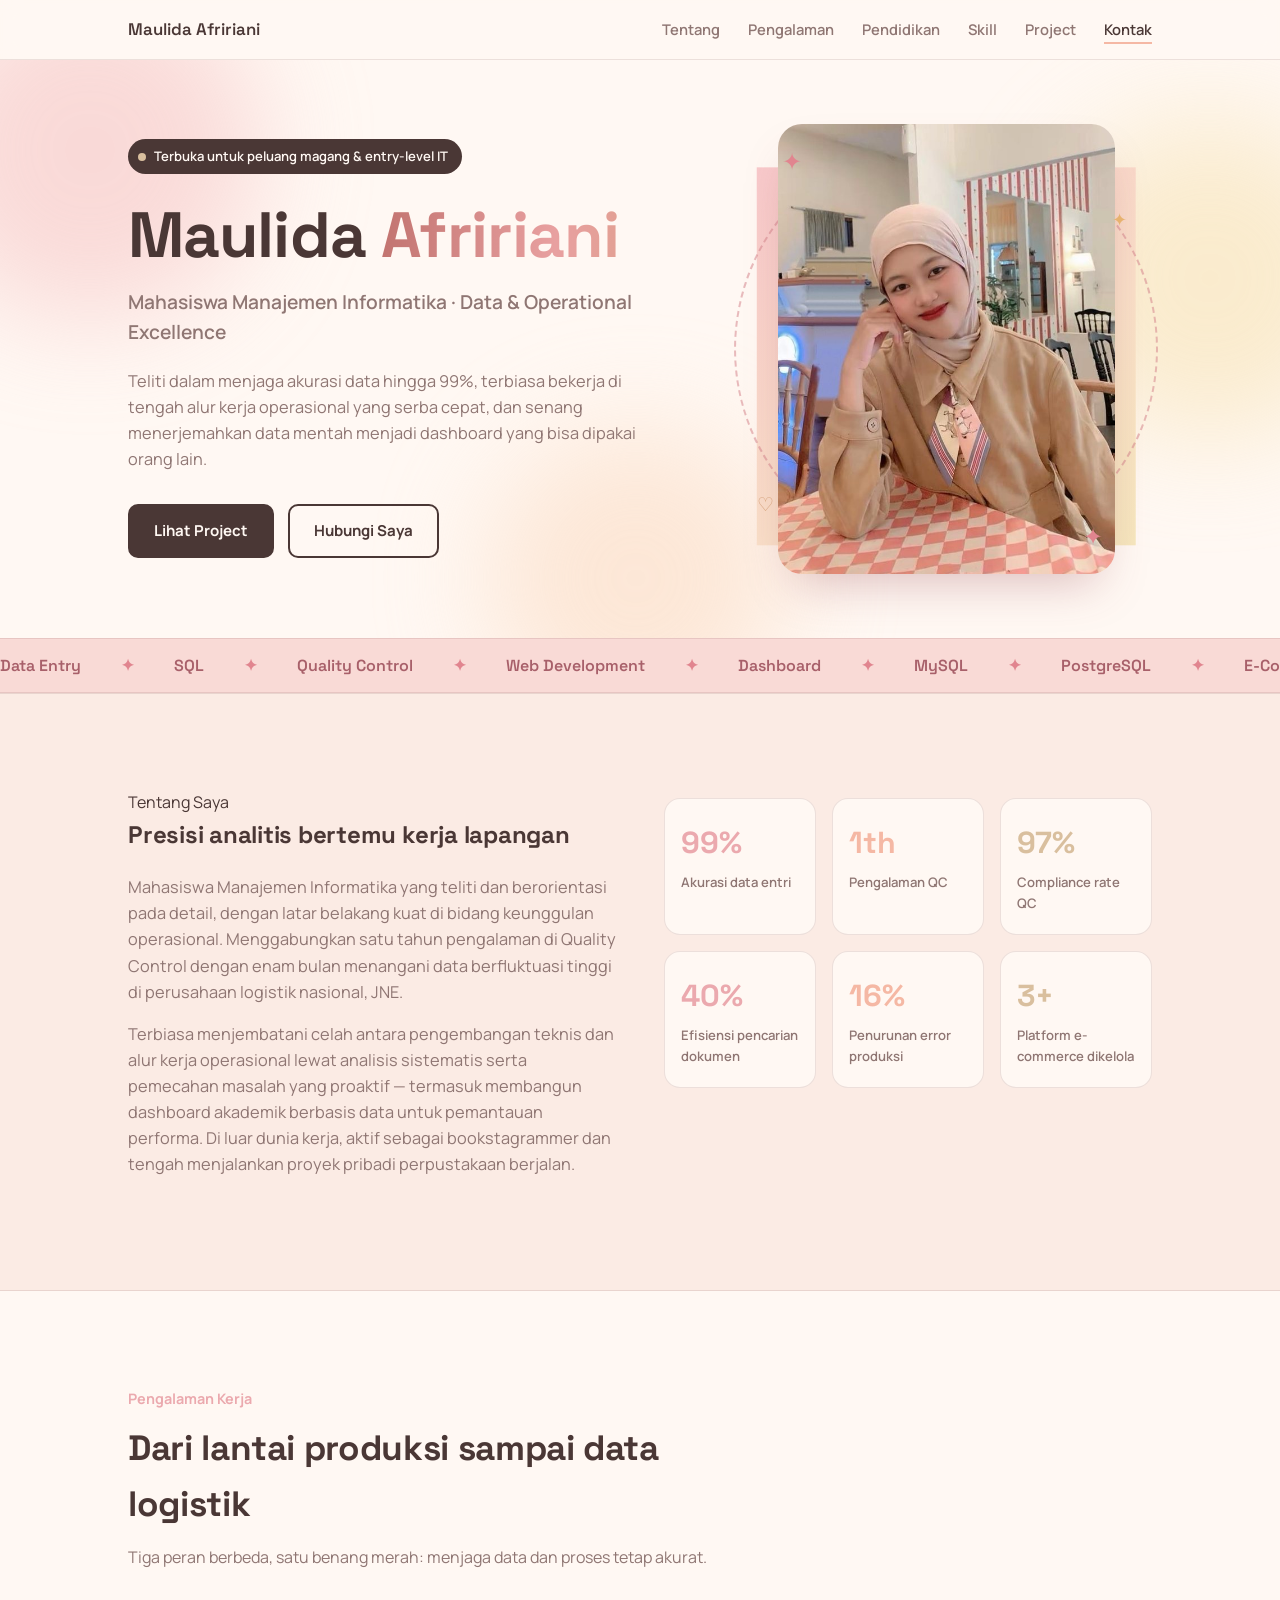
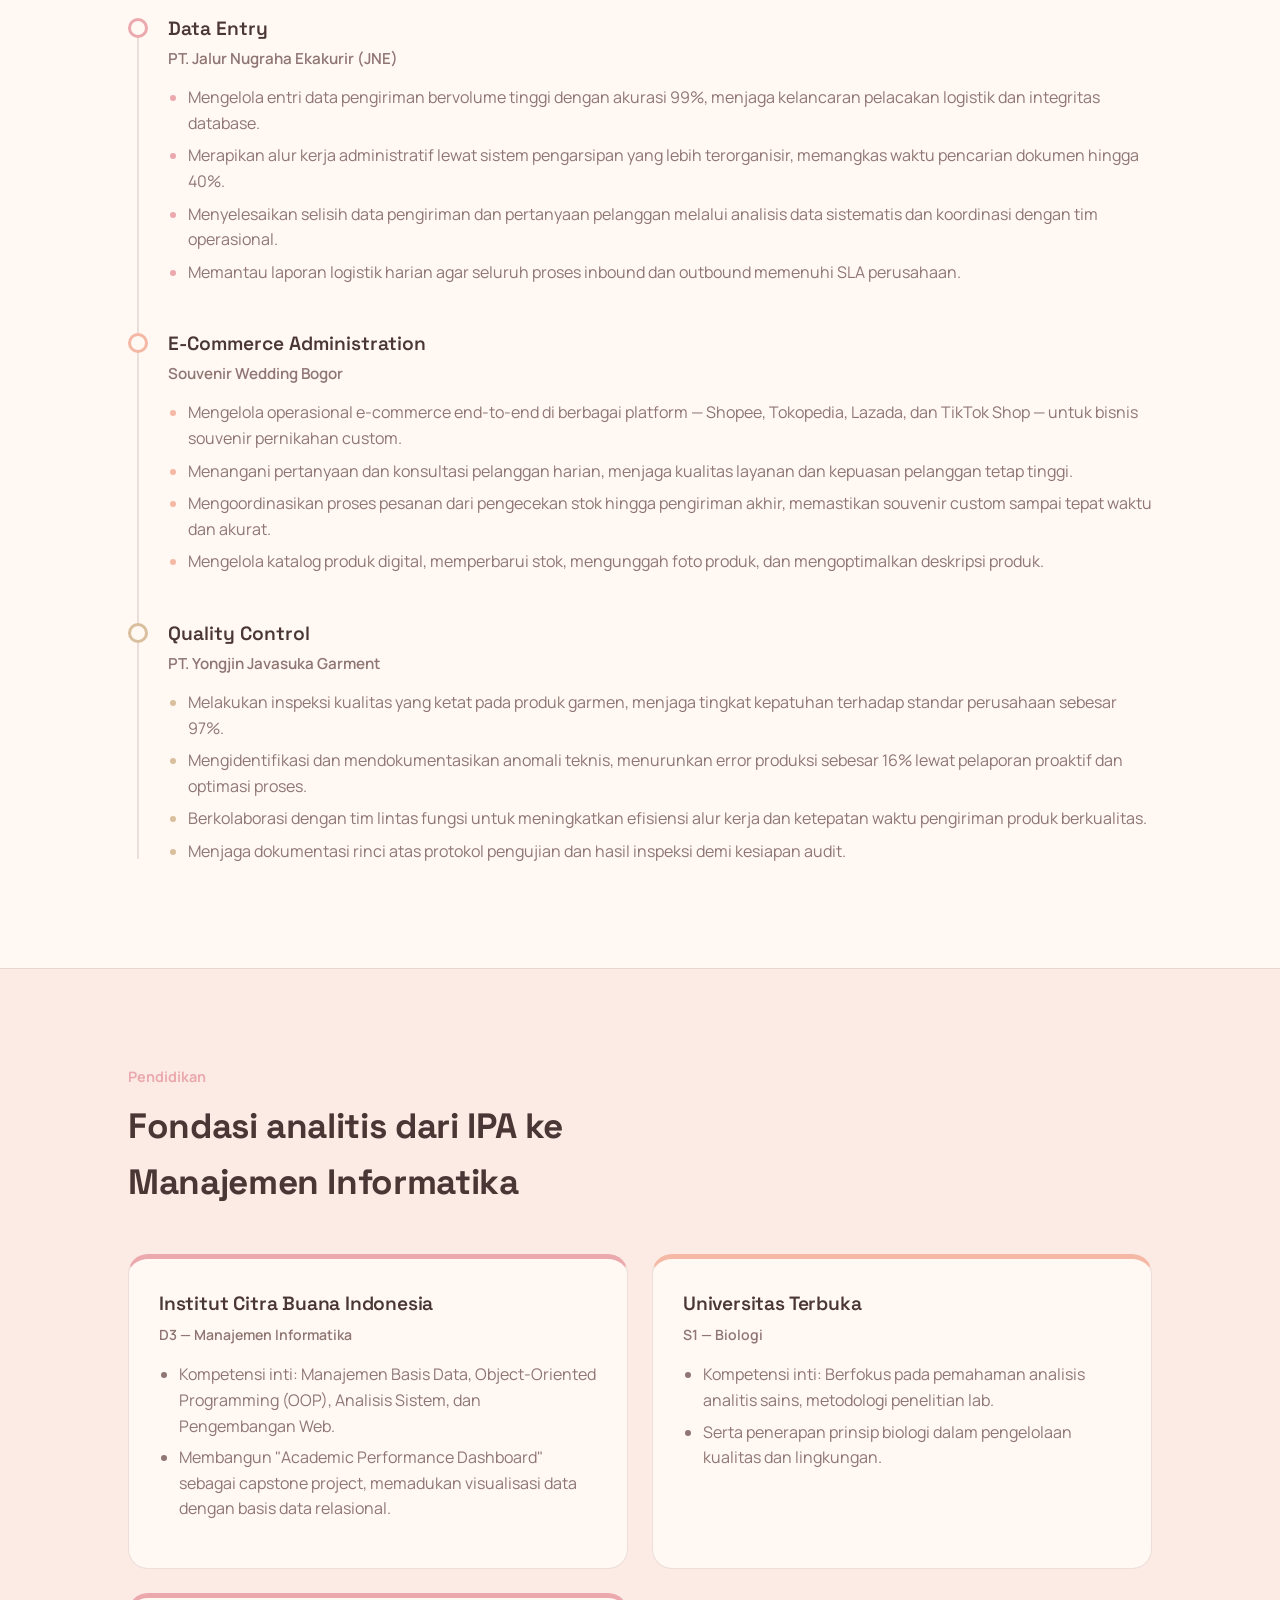
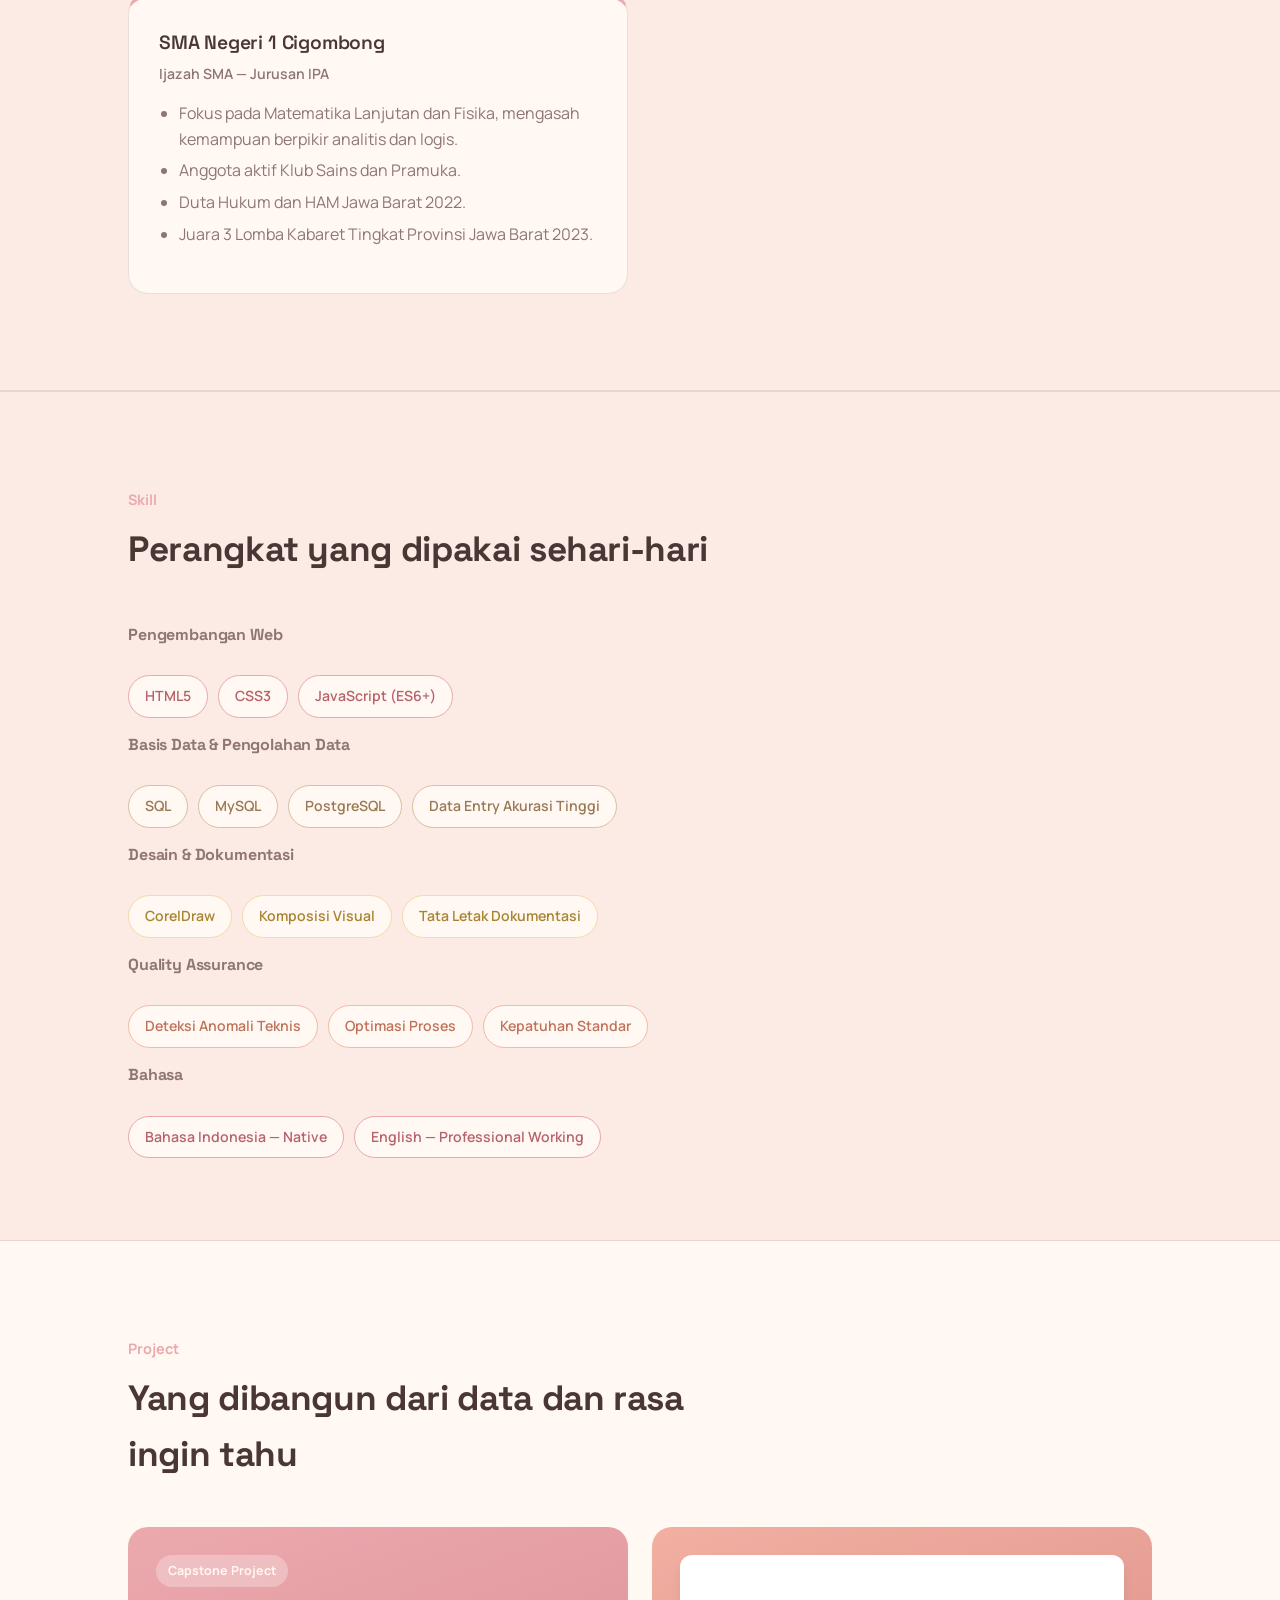
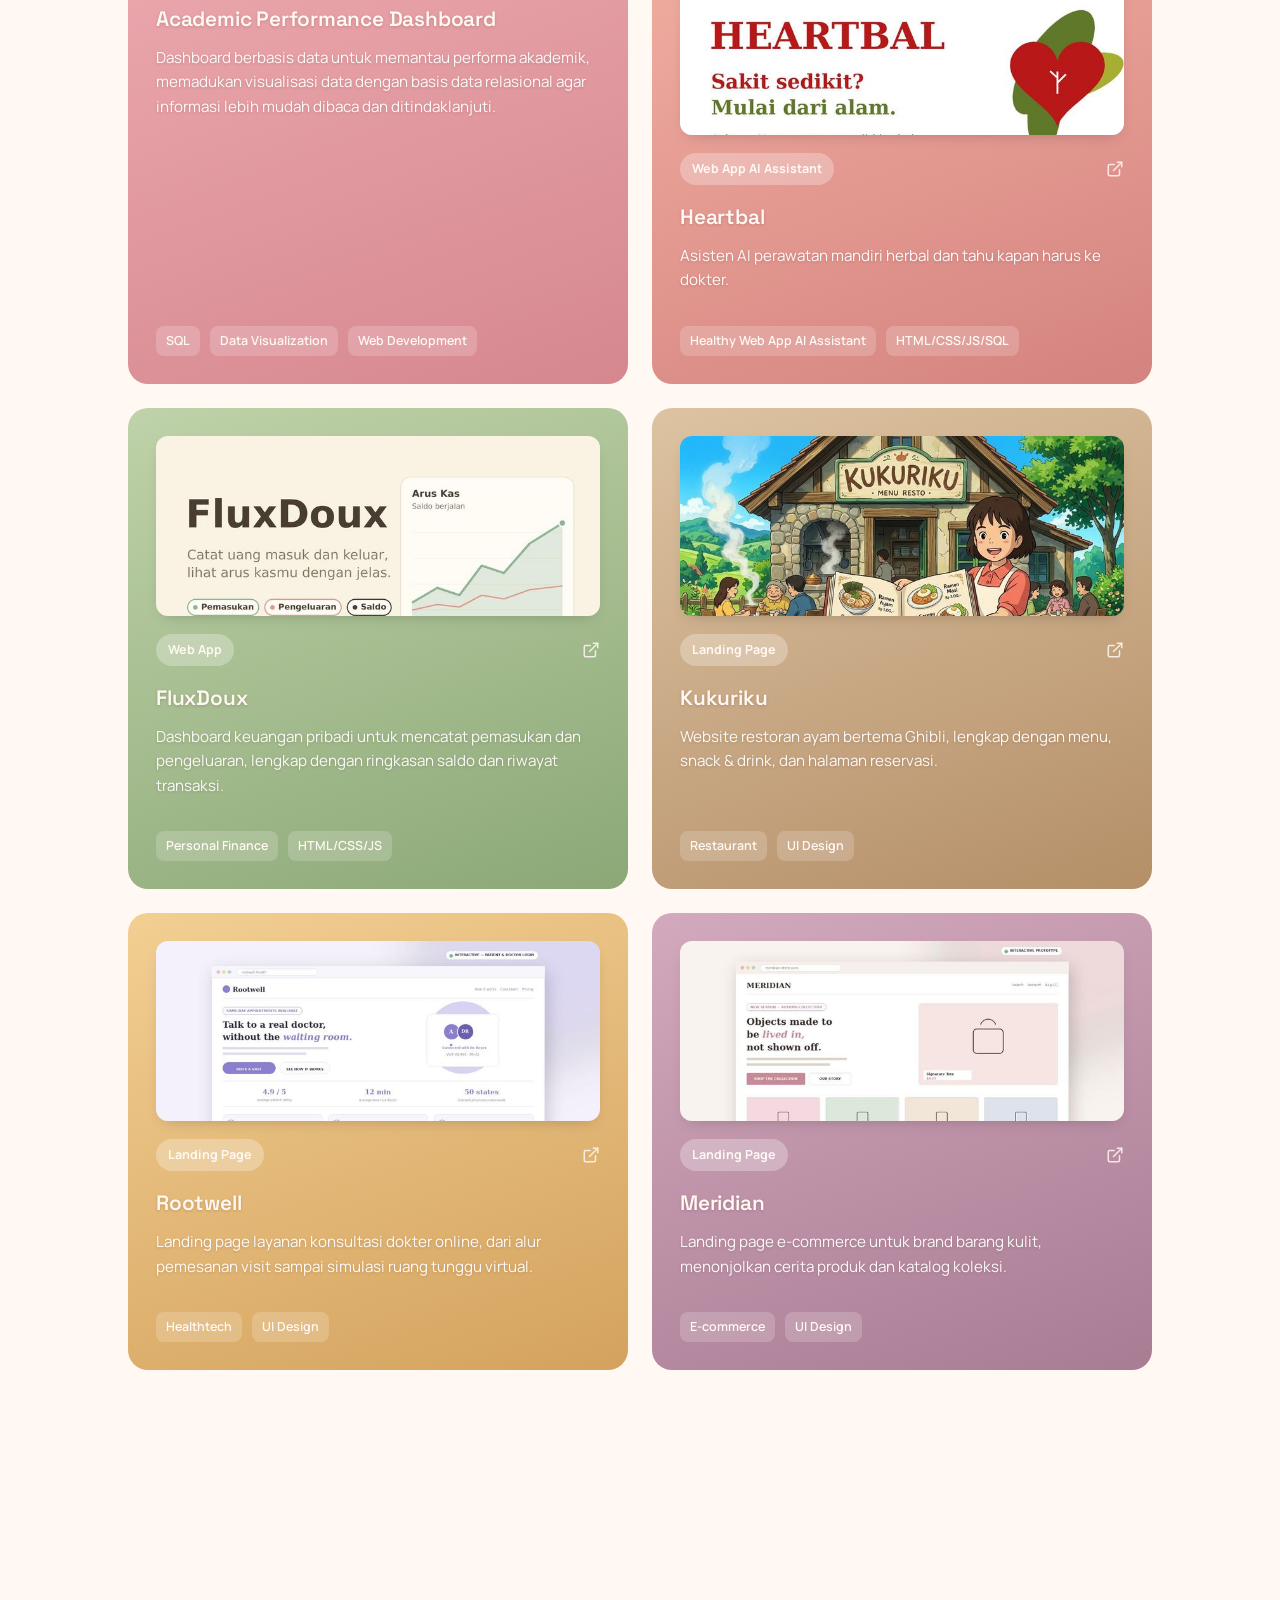
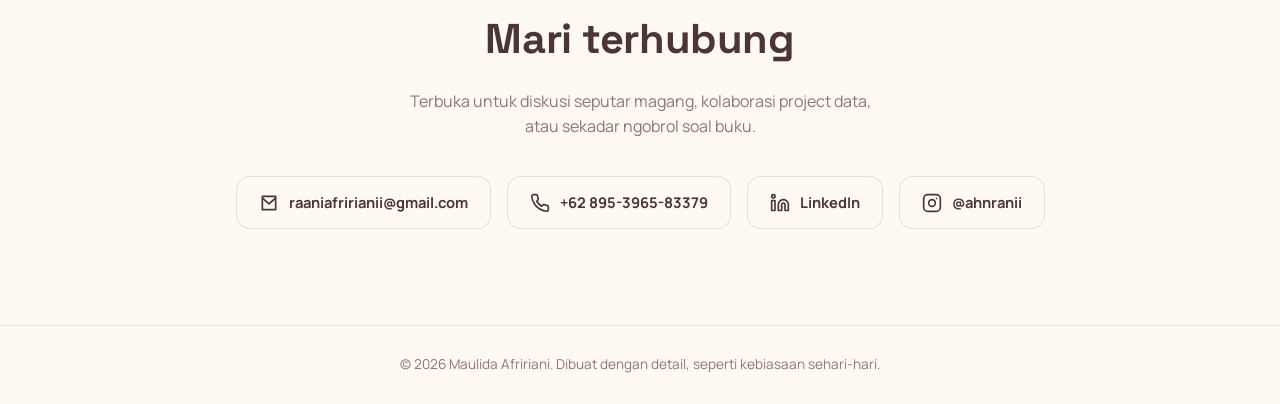
==== commit a6ec052e: "yah... selera sih..." ====
--- a/index.html
+++ b/index.html
@@ -1,6 +1,7 @@
 <!DOCTYPE html>
 <html lang="id">
 <head>
+<script>document.documentElement.classList.add('js')</script>
 <meta charset="UTF-8">
 <meta name="viewport" content="width=device-width, initial-scale=1.0">
 <title>Maulida Afririani — Portofolio</title>
@@ -8,16 +9,16 @@
 <link href="https://fonts.googleapis.com/css2?family=Space+Grotesk:wght@400;500;600;700&family=Manrope:wght@400;500;600;700;800&display=swap" rel="stylesheet">
 <style>
   :root{
-    --paper:#FDF9F6;
-    --paper-dim:#F5EFE8;
-    --ink:#3A3548;
-    --ink-soft:#7A7590;
-    --indigo:#A5A6E8;
-    --indigo-deep:#7B7CD4;
-    --coral:#F4A9A0;
-    --teal:#8FD3C7;
-    --amber:#F6CD82;
-    --line: rgba(30,27,46,0.12);
+    --paper:#FFF8F3;
+    --paper-dim:#FBEBE4;
+    --ink:#4A3735;
+    --ink-soft:#8F7673;
+    --indigo:#EBA9AE;
+    --indigo-deep:#D6878F;
+    --coral:#F5B8A4;
+    --teal:#D9BF9E;
+    --amber:#F4DAA6;
+    --line: rgba(120,70,70,0.14);
     --max: 1080px;
   }
   *{box-sizing:border-box;}
@@ -45,7 +46,7 @@
   /* ---------- Nav ---------- */
   nav{
     position:sticky; top:0; z-index:50;
-    background:rgba(250,248,243,0.86);
+    background:rgba(255,248,243,0.86);
     backdrop-filter:blur(10px);
     border-bottom:1px solid var(--line);
   }
@@ -87,7 +88,12 @@
     font-weight:700; line-height:1.04;
     animation: rise .7s ease both;
   }
-  .hero h1 .accent{color:#C0775F;}
+  .hero h1 .accent{
+    background:linear-gradient(90deg,#C27470,#E8A0A0,#D9A17F,#C27470);
+    background-size:220% 100%;
+    -webkit-background-clip:text; background-clip:text; color:transparent;
+    animation: shimmer 7s linear infinite;
+  }
   .hero .role{
     margin-top:18px; font-size:1.2rem; font-weight:600; color:var(--ink-soft);
     animation: rise .7s .08s ease both;
@@ -112,7 +118,8 @@
     position:relative; z-index:1; width:340px; max-width:82%;
     aspect-ratio:3/4; object-fit:cover; object-position:center 30%;
     border-radius:24px;
-    box-shadow:0 24px 48px -18px rgba(58,53,72,0.28);
+    box-shadow:0 24px 48px -18px rgba(150,70,80,0.35);
+    animation: floaty 6s ease-in-out infinite;
   }
 
   @keyframes rise{ from{opacity:0; transform:translateY(16px);} to{opacity:1; transform:translateY(0);} }
@@ -184,10 +191,10 @@
     padding:9px 16px; border-radius:100px; font-size:0.88rem; font-weight:600;
     background:var(--paper); border:1.5px solid var(--line);
   }
-  .pill.c-indigo{border-color:var(--indigo); color:#6B6CBF;}
-  .pill.c-coral{border-color:var(--coral); color:#C97169;}
-  .pill.c-teal{border-color:var(--teal); color:#4E9C8E;}
-  .pill.c-amber{border-color:var(--amber); color:#B08A3E;}
+  .pill.c-indigo{border-color:var(--indigo); color:#B8626C;}
+  .pill.c-coral{border-color:var(--coral); color:#C0735A;}
+  .pill.c-teal{border-color:var(--teal); color:#9A7A55;}
+  .pill.c-amber{border-color:var(--amber); color:#A8842F;}
 
   /* ---------- Projects ---------- */
 html, body{overflow-x:hidden;}
@@ -213,13 +220,13 @@
 }
 .proj-card > *{max-width:100%; min-width:0;}
 .proj-card.is-link{cursor:pointer;}
-.proj-card.is-link:hover{transform:translateY(-5px); box-shadow:0 20px 36px -18px rgba(58,53,72,0.35);}
+.proj-card.is-link:hover{transform:translateY(-5px); box-shadow:0 20px 36px -18px rgba(150,70,80,0.38);}
 .proj-card.p1{background:linear-gradient(160deg, var(--indigo), var(--indigo-deep));}
-.proj-card.p2{background:linear-gradient(160deg, var(--coral), #D98077);}
-.proj-card.p3{background:linear-gradient(160deg, var(--teal), #5FAD9E);}
-.proj-card.p4{background:linear-gradient(160deg, var(--amber), #D9A94E);}
-.proj-card.p5{background:linear-gradient(160deg, #8C87B0, #6B6690);}
-.proj-card.p6{background:linear-gradient(160deg, #9CC5A1, #6FA377);}
+.proj-card.p2{background:linear-gradient(160deg, #F2AFA2, #D4837F);}
+.proj-card.p3{background:linear-gradient(160deg, #DDC3A2, #B48F68);}
+.proj-card.p4{background:linear-gradient(160deg, #F2CF92, #D4A25E);}
+.proj-card.p5{background:linear-gradient(160deg, #D3A9BD, #A87C93);}
+.proj-card.p6{background:linear-gradient(160deg, #BFD2A9, #8CA877);}
 
 /* thumbnail: tinggi tetap, isi dipotong rapi */
 .proj-thumb{
@@ -250,8 +257,8 @@
   font-size:0.78rem; font-weight:700;
 }
 .proj-tag svg{width:18px; height:18px; opacity:0.85; flex-shrink:0;}
-.proj-card h3{color:var(--paper); font-size:1.3rem; font-weight:600;}
-.proj-card p{color:rgba(255,255,255,0.88); margin-top:10px; font-size:0.95rem; flex-grow:1;}
+.proj-card h3{text-shadow:0 1px 3px rgba(90,40,40,.22); color:var(--paper); font-size:1.3rem; font-weight:600;}
+.proj-card p{text-shadow:0 1px 3px rgba(90,40,40,.2); color:rgba(255,255,255,0.94); margin-top:10px; font-size:0.95rem; flex-grow:1;}
 .proj-meta{display:flex; gap:10px; flex-wrap:wrap; margin-top:18px;}
 .proj-meta span{
   font-size:0.78rem; font-weight:600; background:rgba(255,255,255,0.18);
@@ -276,11 +283,107 @@
     border-top:1px solid var(--line); padding:28px 0; text-align:center;
     font-size:0.85rem; color:var(--ink-soft);
   }
+
+  /* ---------- Animations ---------- */
+  @keyframes shimmer{ to{background-position:-220% 0;} }
+  @keyframes floaty{ 0%,100%{transform:translateY(0);} 50%{transform:translateY(-10px);} }
+  @keyframes drift{
+    0%{transform:translate(0,0) scale(1);}
+    50%{transform:translate(40px,-30px) scale(1.12);}
+    100%{transform:translate(-30px,30px) scale(0.95);}
+  }
+  @keyframes morph{
+    0%,100%{border-radius:42% 58% 55% 45% / 48% 42% 58% 52%;}
+    33%{border-radius:58% 42% 40% 60% / 55% 58% 42% 45%;}
+    66%{border-radius:46% 54% 62% 38% / 40% 55% 45% 60%;}
+  }
+  @keyframes spinSlow{ to{rotate:360deg;} }
+  @keyframes twinkle{ 0%,100%{opacity:.25; scale:.7;} 50%{opacity:1; scale:1.15;} }
+  @keyframes pulse{ 0%{box-shadow:0 0 0 0 rgba(235,169,174,.6);} 100%{box-shadow:0 0 0 14px rgba(235,169,174,0);} }
+  @keyframes marquee{ to{transform:translateX(-50%);} }
+  @keyframes pop{ 0%{transform:scale(.6); opacity:0;} 70%{transform:scale(1.08);} 100%{transform:scale(1); opacity:1;} }
+
+  .progress{
+    position:fixed; top:0; left:0; right:0; height:3px; z-index:60;
+    background:linear-gradient(90deg,var(--indigo),var(--coral),var(--amber));
+    transform-origin:left; transform:scaleX(0);
+  }
+  nav{transition:box-shadow .3s ease;}
+  nav.scrolled{box-shadow:0 8px 24px -14px rgba(150,70,80,.35);}
+  .nav-links a.active{color:var(--ink);}
+  .nav-links a.active::after{width:100%;}
+
+  .hero{position:relative;}
+  .hero .wrap{position:relative; z-index:1;}
+  .blob{position:absolute; border-radius:50%; filter:blur(55px); opacity:.6; z-index:0; animation:drift 14s ease-in-out infinite alternate; pointer-events:none;}
+  .blob.b1{width:340px; height:340px; background:#F6C6C6; top:-80px; left:-80px;}
+  .blob.b2{width:300px; height:300px; background:#FBDCC4; bottom:-90px; left:38%; animation-duration:18s;}
+  .blob.b3{width:320px; height:320px; background:#F7E3B5; top:10%; right:-90px; animation-duration:16s;}
+
+  .hero-photo-wrap::before{
+    content:''; position:absolute; z-index:0; width:92%; aspect-ratio:1; max-width:380px;
+    background:linear-gradient(145deg,#F8C9CB,#F9DFC8 60%,#F6E7BE);
+    top:50%; left:50%; translate:-50% -48%;
+    animation: morph 9s ease-in-out infinite;
+  }
+  .hero-photo-wrap::after{
+    content:''; position:absolute; z-index:0; width:104%; aspect-ratio:1; max-width:420px;
+    border:2px dashed rgba(214,135,143,.55); border-radius:50%;
+    top:50%; left:50%; translate:-50% -50%;
+    animation: spinSlow 40s linear infinite;
+  }
+  @media (max-width:860px){ .hero-photo-wrap::after{display:none;} }
+  .spark{position:absolute; z-index:2; color:#E1858F; font-size:1.5rem; animation:twinkle 3s ease-in-out infinite; pointer-events:none;}
+  .spark.s1{top:4%; left:10%;}
+  .spark.s2{top:18%; right:6%; animation-delay:.8s; font-size:1.1rem; color:#E7B26F;}
+  .spark.s3{bottom:12%; left:4%; animation-delay:1.5s; font-size:1.2rem; color:#D4A07A;}
+  .spark.s4{bottom:4%; right:12%; animation-delay:2.1s;}
+
+  .marquee{overflow:hidden; background:#F9DAD6; border-top:1px solid var(--line); border-bottom:1px solid var(--line); padding:14px 0;}
+  .marquee-track{display:flex; gap:40px; width:max-content; animation:marquee 28s linear infinite; font-family:'Space Grotesk'; font-weight:600; color:#A8606A; white-space:nowrap;}
+  .marquee-track span::after{content:'✦'; margin-left:40px; color:#E1858F;}
+  .marquee:hover .marquee-track{animation-play-state:paused;}
+
+  /* scroll reveal (only when JS is on) */
+  .js .reveal{
+    opacity:0; translate:0 30px;
+    transition:opacity .8s ease var(--d,0s), translate .8s cubic-bezier(.2,.7,.2,1) var(--d,0s);
+  }
+  .js .reveal.in{opacity:1; translate:0 0;}
+  .js .proj-card.reveal{transition:opacity .8s ease var(--d,0s), translate .8s cubic-bezier(.2,.7,.2,1) var(--d,0s), transform .25s ease, box-shadow .25s ease;}
+  .js .social-card.reveal{transition:opacity .8s ease var(--d,0s), translate .8s cubic-bezier(.2,.7,.2,1) var(--d,0s), transform .18s ease, border-color .18s ease;}
+  .js .pill.reveal{translate:0 14px; scale:.85; transition:opacity .5s ease var(--d,0s), translate .5s ease var(--d,0s), scale .5s cubic-bezier(.3,1.6,.5,1) var(--d,0s), transform .2s ease;}
+  .js .pill.reveal.in{scale:1;}
+
+  .js .timeline::before{transform-origin:top; transform:scaleY(0); transition:transform 1.6s ease;}
+  .js .timeline.in::before{transform:scaleY(1);}
+  .t-dot{animation:pulse 2.4s ease-out infinite;}
+  .t-item:nth-child(2) .t-dot{animation-delay:.6s;}
+  .t-item:nth-child(3) .t-dot{animation-delay:1.2s;}
+
+  .stat-card{transition:transform .25s ease, box-shadow .25s ease;}
+  .stat-card:hover{transform:translateY(-5px) rotate(-1deg); box-shadow:0 14px 24px -16px rgba(150,70,80,.45);}
+  .edu-card{transition:transform .25s ease, box-shadow .25s ease;}
+  .edu-card:hover{transform:translateY(-6px); box-shadow:0 20px 32px -20px rgba(150,70,80,.4);}
+  .pill{transition:transform .2s ease, background .2s ease;}
+  .pill:hover{transform:translateY(-3px) rotate(-2deg); background:#fff;}
+  .btn{position:relative; overflow:hidden;}
+  .btn::after{content:''; position:absolute; inset:0; background:linear-gradient(110deg,transparent 30%,rgba(255,255,255,.45) 50%,transparent 70%); translate:-120% 0; transition:translate .6s ease;}
+  .btn:hover::after{translate:120% 0;}
+  .eyebrow-badge .dot{animation:pulse 2s ease-out infinite;}
+  .social-card:hover .social-icon{animation:floaty 1s ease-in-out infinite;}
+
+  @media (prefers-reduced-motion: reduce){
+    *,*::before,*::after{animation:none !important; transition:none !important;}
+    .js .reveal{opacity:1; translate:none; scale:none;}
+    .js .timeline::before{transform:none;}
+  }
 </style>
 </head>
 <body>
 
-<nav>
+<div class="progress" id="progress"></div>
+<nav id="nav">
   <div class="wrap">
     <span class="nav-name">Maulida Afririani</span>
     <ul class="nav-links">
@@ -295,6 +398,7 @@
 </nav>
 
 <header class="hero">
+  <span class="blob b1"></span><span class="blob b2"></span><span class="blob b3"></span>
   <div class="wrap">
     <div>
       <span class="eyebrow-badge"><span class="dot"></span>Terbuka untuk peluang magang & entry-level IT</span>
@@ -307,10 +411,13 @@
       </div>
     </div>
     <div class="hero-photo-wrap">
-      <img class="hero-photo" src="[data-uri]" alt="Foto Maulida Afririani">
+      <span class="spark s1">✦</span><span class="spark s2">✦</span><span class="spark s3">♡</span><span class="spark s4">✦</span>
+      <img class="hero-photo" src="[data-uri]" alt="Foto Maulida Afririani">
     </div>
   </div>
 </header>
+
+<div class="marquee" aria-hidden="true"><div class="marquee-track"><span>Data Entry</span><span>SQL</span><span>Quality Control</span><span>Web Development</span><span>Dashboard</span><span>MySQL</span><span>PostgreSQL</span><span>E-Commerce</span><span>Data Visualization</span><span>Data Entry</span><span>SQL</span><span>Quality Control</span><span>Web Development</span><span>Dashboard</span><span>MySQL</span><span>PostgreSQL</span><span>E-Commerce</span><span>Data Visualization</span></div></div>
 
 <section class="about" id="about">
   <div class="wrap">
@@ -617,5 +724,87 @@
   © 2026 Maulida Afririani. Dibuat dengan detail, seperti kebiasaan sehari-hari.
 </footer>
 
+
+<script>
+(function(){
+  var reduce = window.matchMedia('(prefers-reduced-motion: reduce)').matches;
+
+  // scroll reveal
+  var sel = '.sec-head, .about p, .stat-card, .t-item, .edu-card, .skill-group h3, .pill, .proj-card, .contact h2, .contact p, .social-card';
+  var els = document.querySelectorAll(sel);
+  els.forEach(function(el){
+    el.classList.add('reveal');
+    var sibs = Array.prototype.filter.call(el.parentNode.children, function(c){return c.matches(sel);});
+    el.style.setProperty('--d', (Math.min(sibs.indexOf(el),6)*0.09)+'s');
+  });
+  var tl = document.querySelector('.timeline');
+
+  // count-up
+  function countUp(el){
+    var m = el.textContent.trim().match(/^(\d+)(.*)$/);
+    if(!m || reduce) return;
+    var target = +m[1], suffix = m[2], start = null, dur = 1400;
+    function step(ts){
+      if(!start) start = ts;
+      var p = Math.min((ts-start)/dur,1), e = 1-Math.pow(1-p,3);
+      el.textContent = Math.round(target*e)+suffix;
+      if(p<1) requestAnimationFrame(step);
+    }
+    el.textContent = '0'+suffix;
+    requestAnimationFrame(step);
+  }
+
+  if('IntersectionObserver' in window){
+    var io = new IntersectionObserver(function(entries){
+      entries.forEach(function(en){
+        if(!en.isIntersecting) return;
+        en.target.classList.add('in');
+        var n = en.target.querySelector && en.target.querySelector('.num');
+        if(n) countUp(n);
+        io.unobserve(en.target);
+      });
+    },{threshold:0.15, rootMargin:'0px 0px -40px 0px'});
+    els.forEach(function(el){io.observe(el);});
+    if(tl) io.observe(tl);
+
+    // active nav link
+    var links = {};
+    document.querySelectorAll('.nav-links a').forEach(function(a){links[a.getAttribute('href').slice(1)] = a;});
+    var so = new IntersectionObserver(function(entries){
+      entries.forEach(function(en){
+        if(en.isIntersecting){
+          Object.keys(links).forEach(function(k){links[k].classList.remove('active');});
+          if(links[en.target.id]) links[en.target.id].classList.add('active');
+        }
+      });
+    },{rootMargin:'-45% 0px -50% 0px'});
+    Object.keys(links).forEach(function(id){var s=document.getElementById(id); if(s) so.observe(s);});
+  } else {
+    els.forEach(function(el){el.classList.add('in');});
+    if(tl) tl.classList.add('in');
+  }
+
+  // progress bar + nav shadow
+  var bar = document.getElementById('progress'), nav = document.getElementById('nav');
+  function onScroll(){
+    var h = document.documentElement.scrollHeight - window.innerHeight;
+    bar.style.transform = 'scaleX(' + (h>0 ? window.scrollY/h : 0) + ')';
+    nav.classList.toggle('scrolled', window.scrollY > 10);
+  }
+  window.addEventListener('scroll', onScroll, {passive:true}); onScroll();
+
+  // gentle tilt on project cards (desktop)
+  if(!reduce && window.matchMedia('(hover:hover)').matches){
+    document.querySelectorAll('.proj-card.is-link').forEach(function(c){
+      c.addEventListener('mousemove', function(e){
+        var r = c.getBoundingClientRect();
+        var x = (e.clientX-r.left)/r.width-.5, y = (e.clientY-r.top)/r.height-.5;
+        c.style.transform = 'translateY(-5px) perspective(700px) rotateX('+(-y*5)+'deg) rotateY('+(x*6)+'deg)';
+      });
+      c.addEventListener('mouseleave', function(){ c.style.transform=''; });
+    });
+  }
+})();
+</script>
 </body>
 </html>
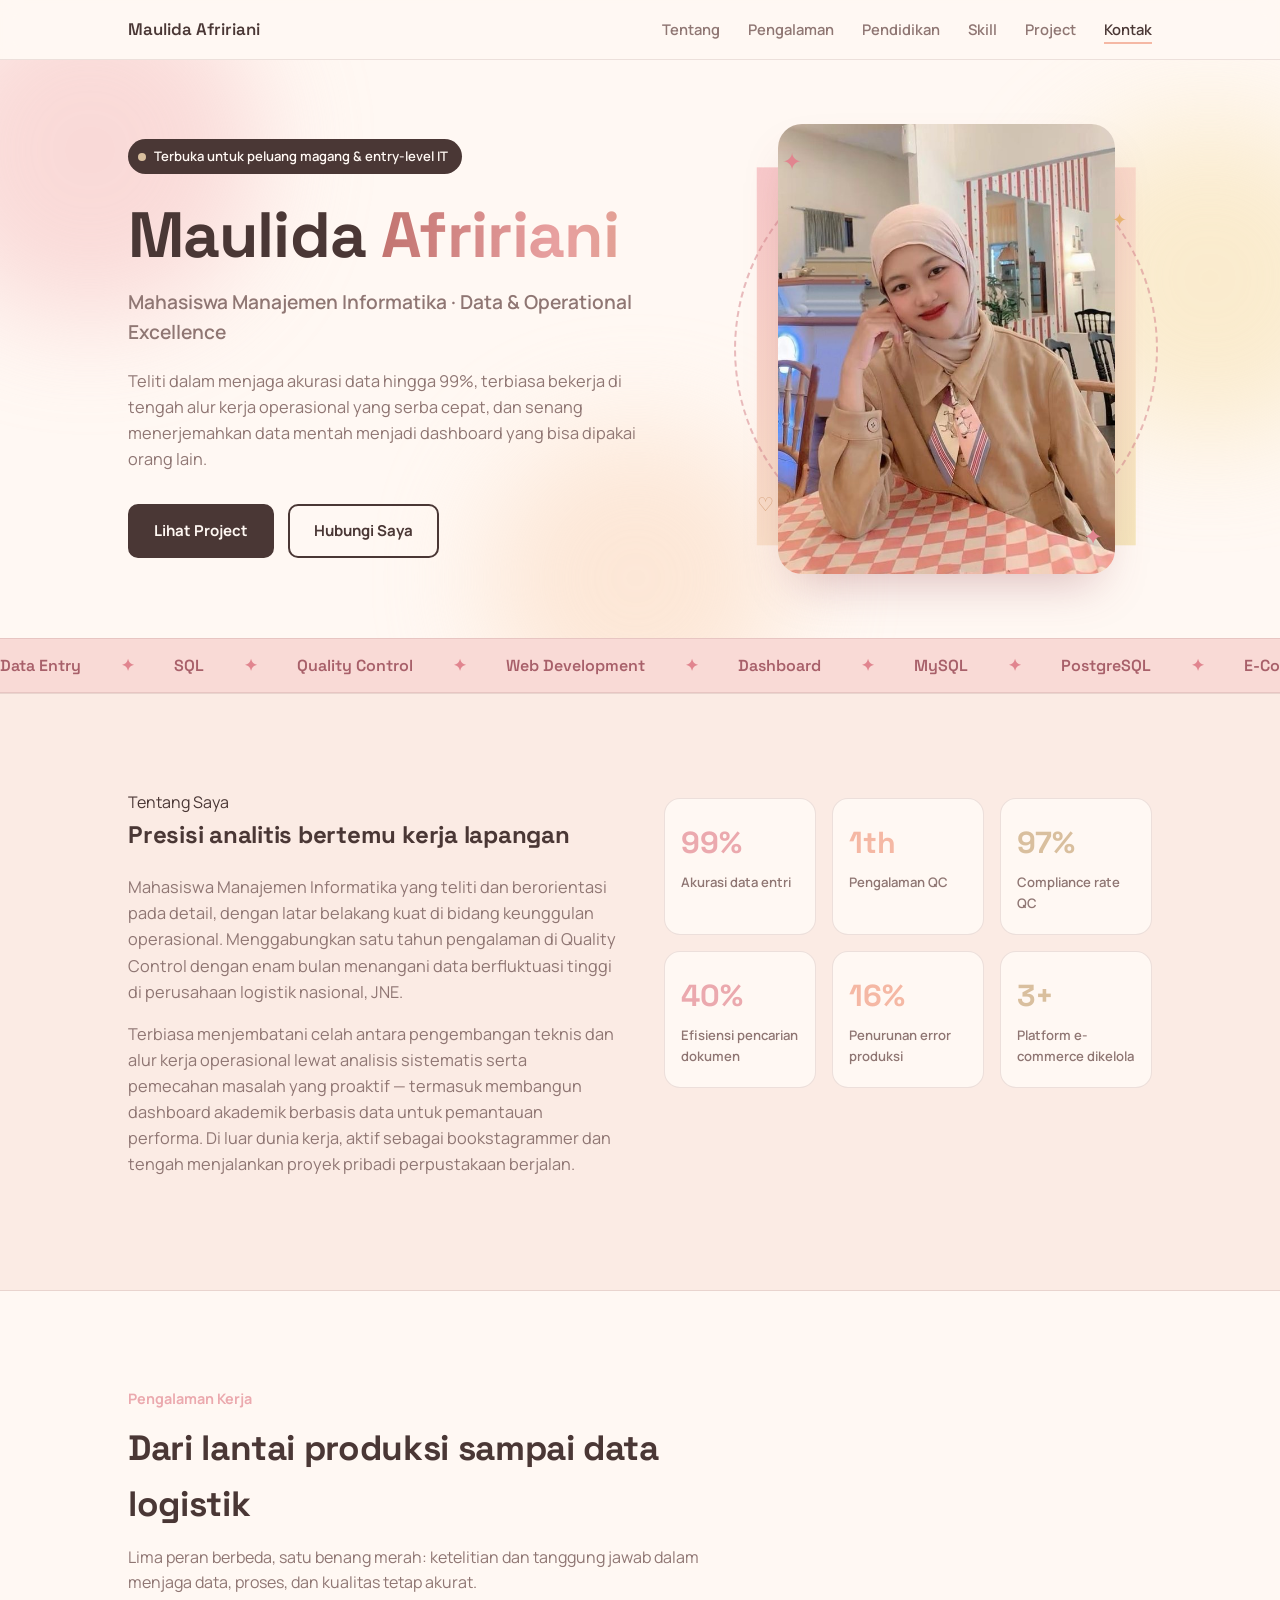
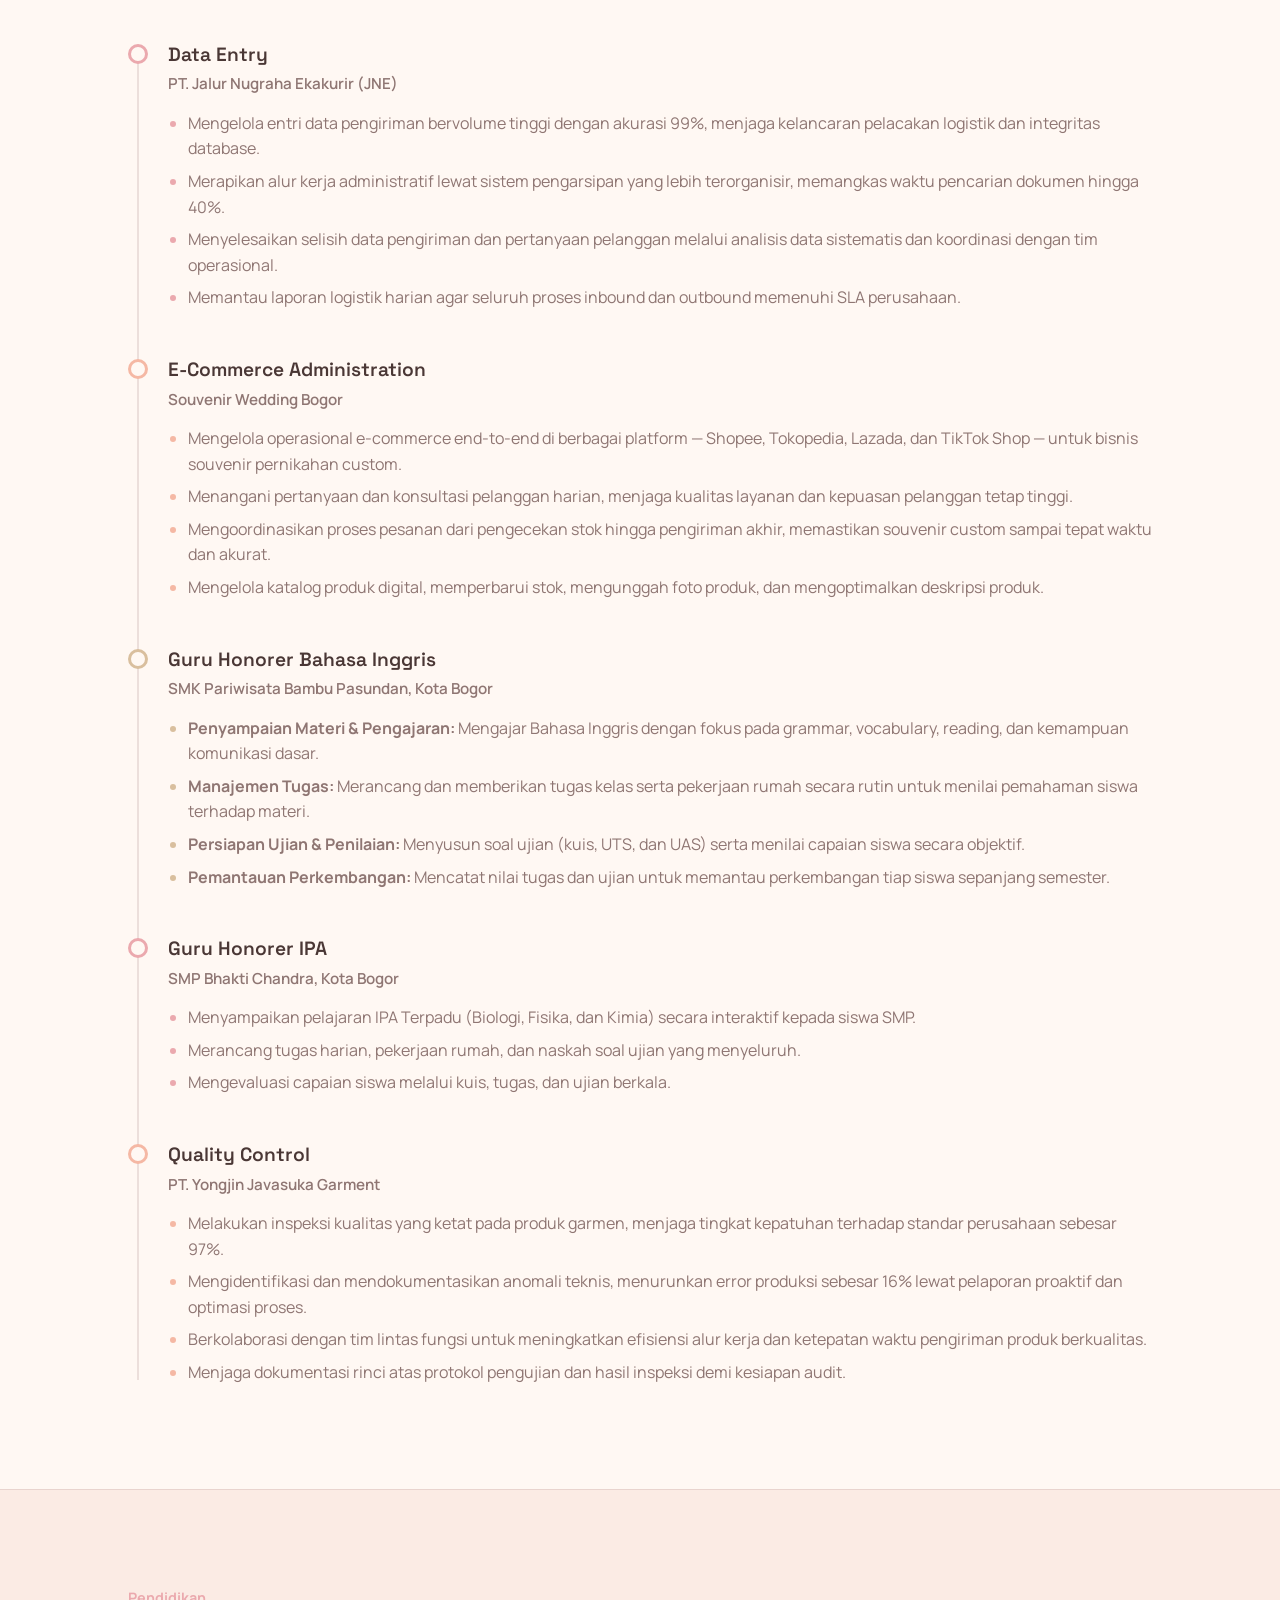
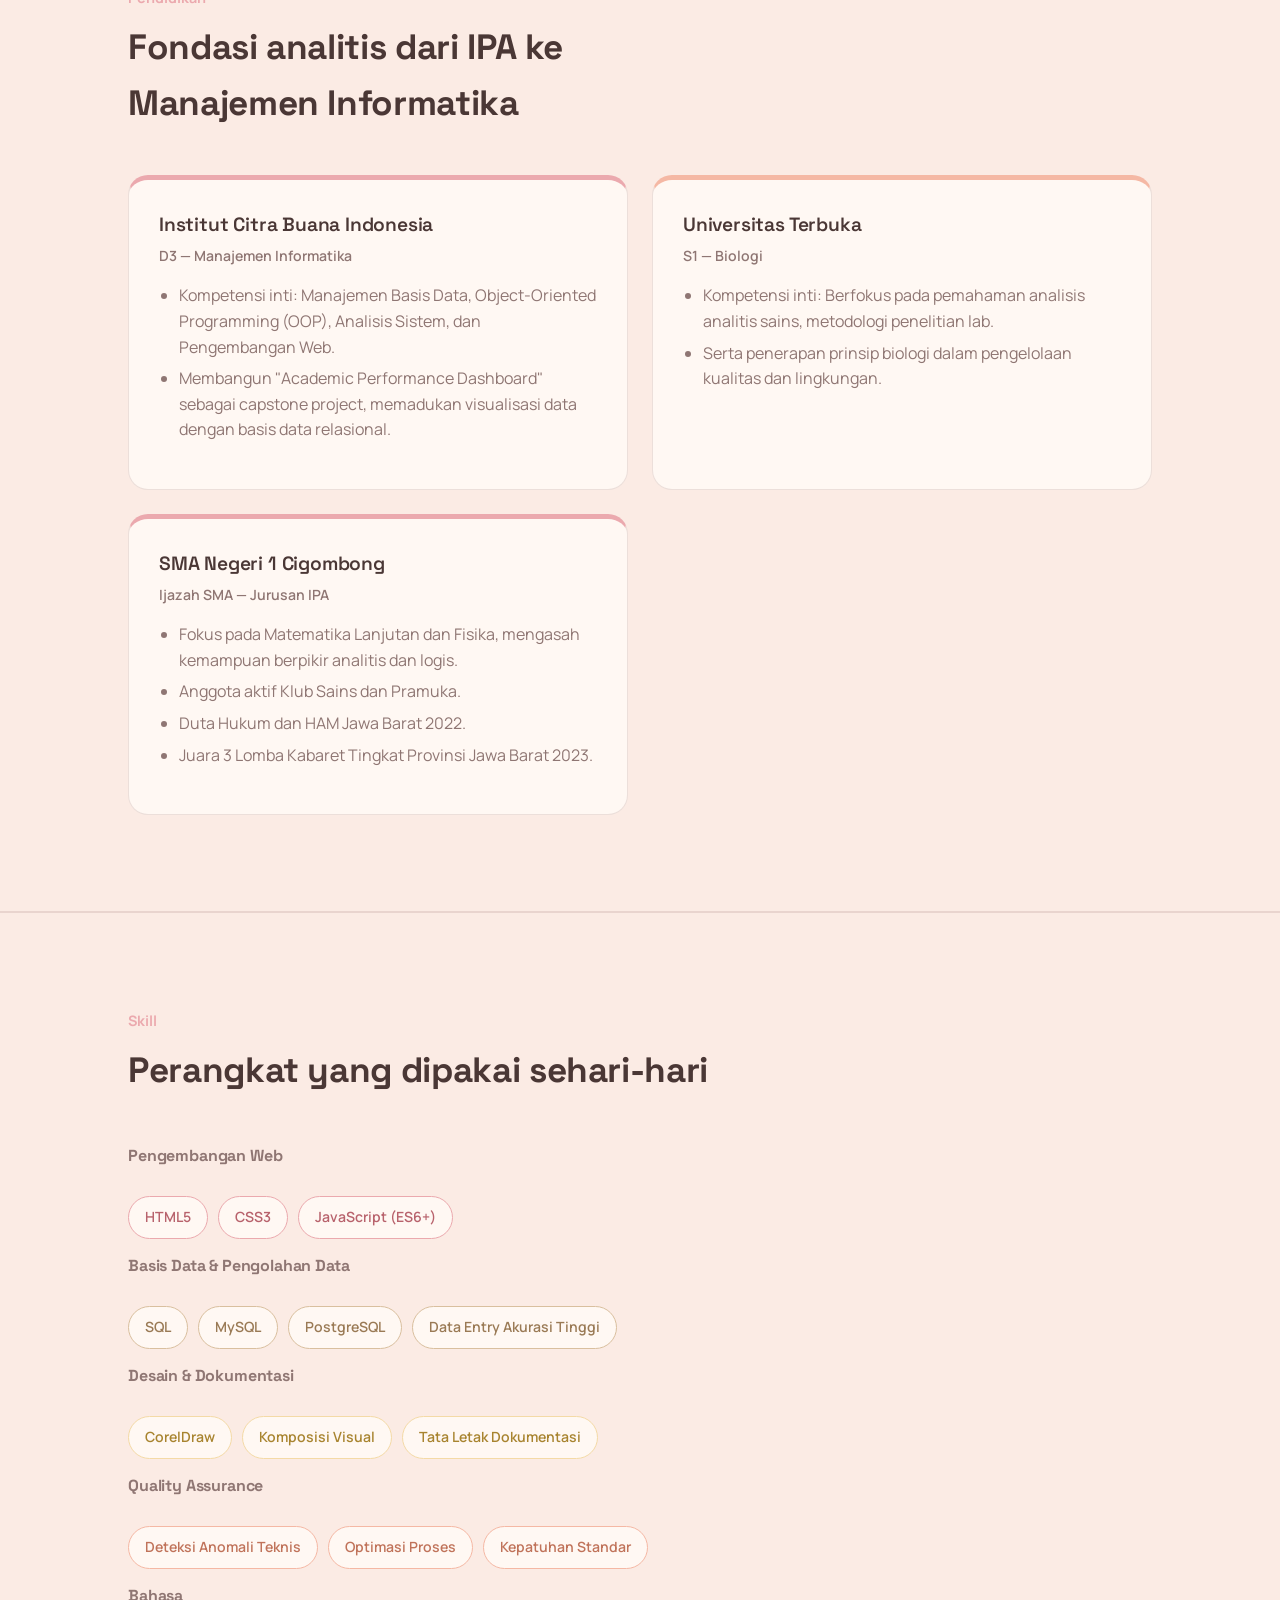
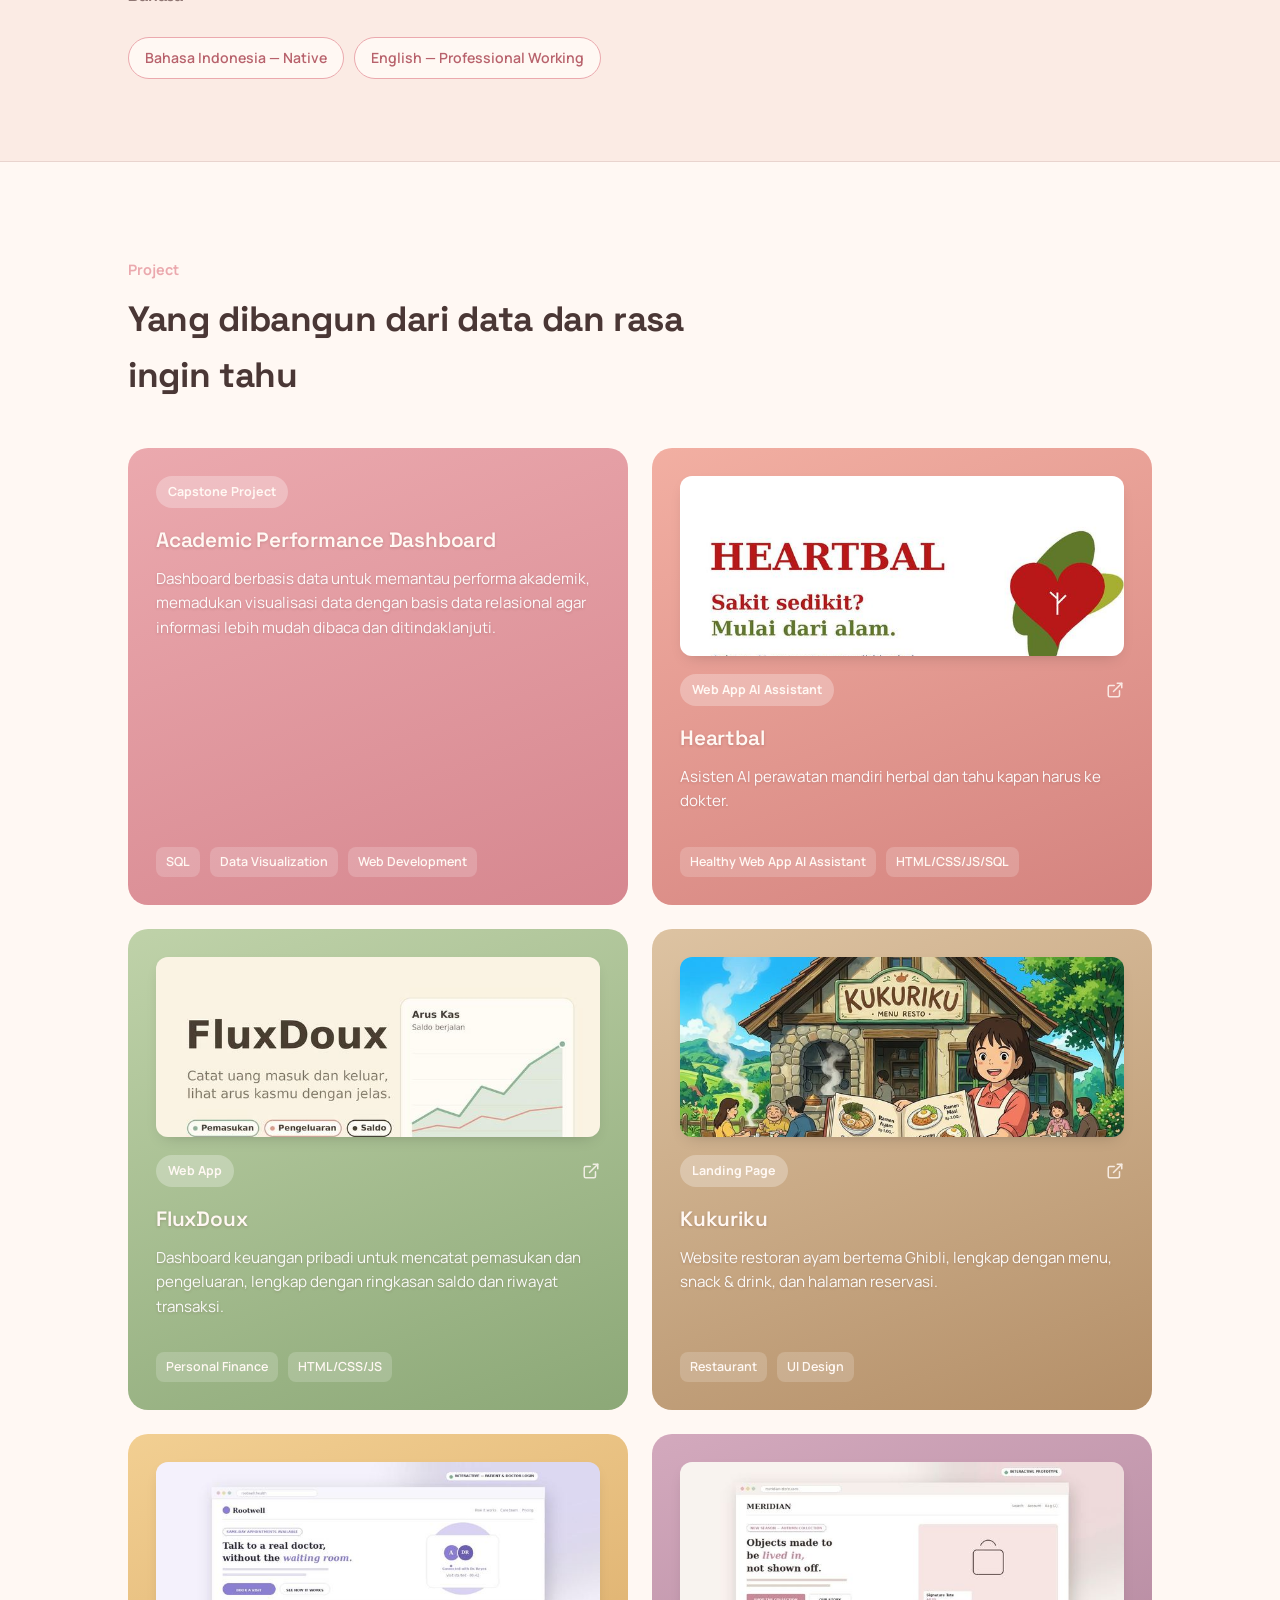
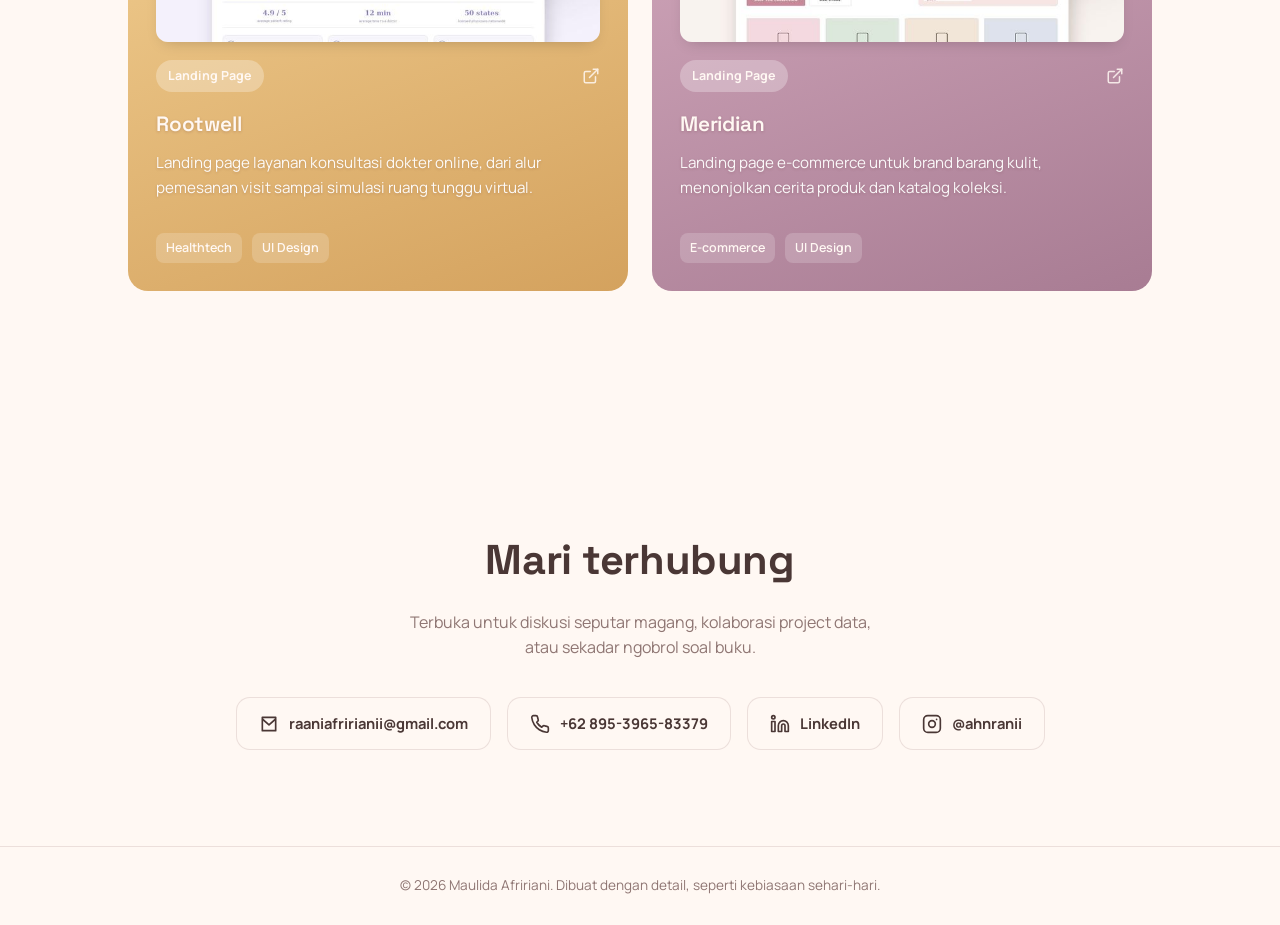
==== commit 8eb803fa: "Revise job roles and responsibilities in index.html Updated role descriptions and added new teaching" ====
--- a/index.html
+++ b/index.html
@@ -158,15 +158,15 @@
     position:absolute; left:0; top:4px; width:20px; height:20px; border-radius:50%;
     background:var(--paper); border:3px solid var(--indigo);
   }
-  .t-item:nth-child(2) .t-dot{border-color:var(--coral);}
-  .t-item:nth-child(3) .t-dot{border-color:var(--teal);}
+  .t-item:nth-child(3n+2) .t-dot{border-color:var(--coral);}
+  .t-item:nth-child(3n) .t-dot{border-color:var(--teal);}
   .t-role{font-family:'Space Grotesk'; font-size:1.2rem; font-weight:600;}
   .t-org{color:var(--ink-soft); font-weight:600; font-size:0.95rem; margin-top:2px;}
   .t-item ul{margin:14px 0 0; padding-left:20px; color:var(--ink-soft);}
   .t-item li{margin-bottom:7px;}
   .t-item li::marker{color:var(--indigo);}
-  .t-item:nth-child(2) li::marker{color:var(--coral);}
-  .t-item:nth-child(3) li::marker{color:var(--teal);}
+  .t-item:nth-child(3n+2) li::marker{color:var(--coral);}
+  .t-item:nth-child(3n) li::marker{color:var(--teal);}
 
   /* ---------- Education ---------- */
   .edu-grid{display:grid; grid-template-columns:1fr 1fr; gap:24px;}
@@ -467,7 +467,7 @@
     <div class="sec-head">
       <span class="kicker">Pengalaman Kerja</span>
       <h2>Dari lantai produksi sampai data logistik</h2>
-      <p>Tiga peran berbeda, satu benang merah: menjaga data dan proses tetap akurat.</p>
+      <p>Lima peran berbeda, satu benang merah: ketelitian dan tanggung jawab dalam menjaga data, proses, dan kualitas tetap akurat.</p>
     </div>
 
     <div class="timeline">
@@ -492,6 +492,29 @@
           <li>Menangani pertanyaan dan konsultasi pelanggan harian, menjaga kualitas layanan dan kepuasan pelanggan tetap tinggi.</li>
           <li>Mengoordinasikan proses pesanan dari pengecekan stok hingga pengiriman akhir, memastikan souvenir custom sampai tepat waktu dan akurat.</li>
           <li>Mengelola katalog produk digital, memperbarui stok, mengunggah foto produk, dan mengoptimalkan deskripsi produk.</li>
+        </ul>
+      </div>
+
+      <div class="t-item">
+        <div class="t-dot"></div>
+        <div class="t-role">Guru Honorer Bahasa Inggris</div>
+        <div class="t-org">SMK Pariwisata Bambu Pasundan, Kota Bogor</div>
+        <ul>
+          <li><strong>Penyampaian Materi &amp; Pengajaran:</strong> Mengajar Bahasa Inggris dengan fokus pada grammar, vocabulary, reading, dan kemampuan komunikasi dasar.</li>
+          <li><strong>Manajemen Tugas:</strong> Merancang dan memberikan tugas kelas serta pekerjaan rumah secara rutin untuk menilai pemahaman siswa terhadap materi.</li>
+          <li><strong>Persiapan Ujian &amp; Penilaian:</strong> Menyusun soal ujian (kuis, UTS, dan UAS) serta menilai capaian siswa secara objektif.</li>
+          <li><strong>Pemantauan Perkembangan:</strong> Mencatat nilai tugas dan ujian untuk memantau perkembangan tiap siswa sepanjang semester.</li>
+        </ul>
+      </div>
+
+      <div class="t-item">
+        <div class="t-dot"></div>
+        <div class="t-role">Guru Honorer IPA</div>
+        <div class="t-org">SMP Bhakti Chandra, Kota Bogor</div>
+        <ul>
+          <li>Menyampaikan pelajaran IPA Terpadu (Biologi, Fisika, dan Kimia) secara interaktif kepada siswa SMP.</li>
+          <li>Merancang tugas harian, pekerjaan rumah, dan naskah soal ujian yang menyeluruh.</li>
+          <li>Mengevaluasi capaian siswa melalui kuis, tugas, dan ujian berkala.</li>
         </ul>
       </div>
 
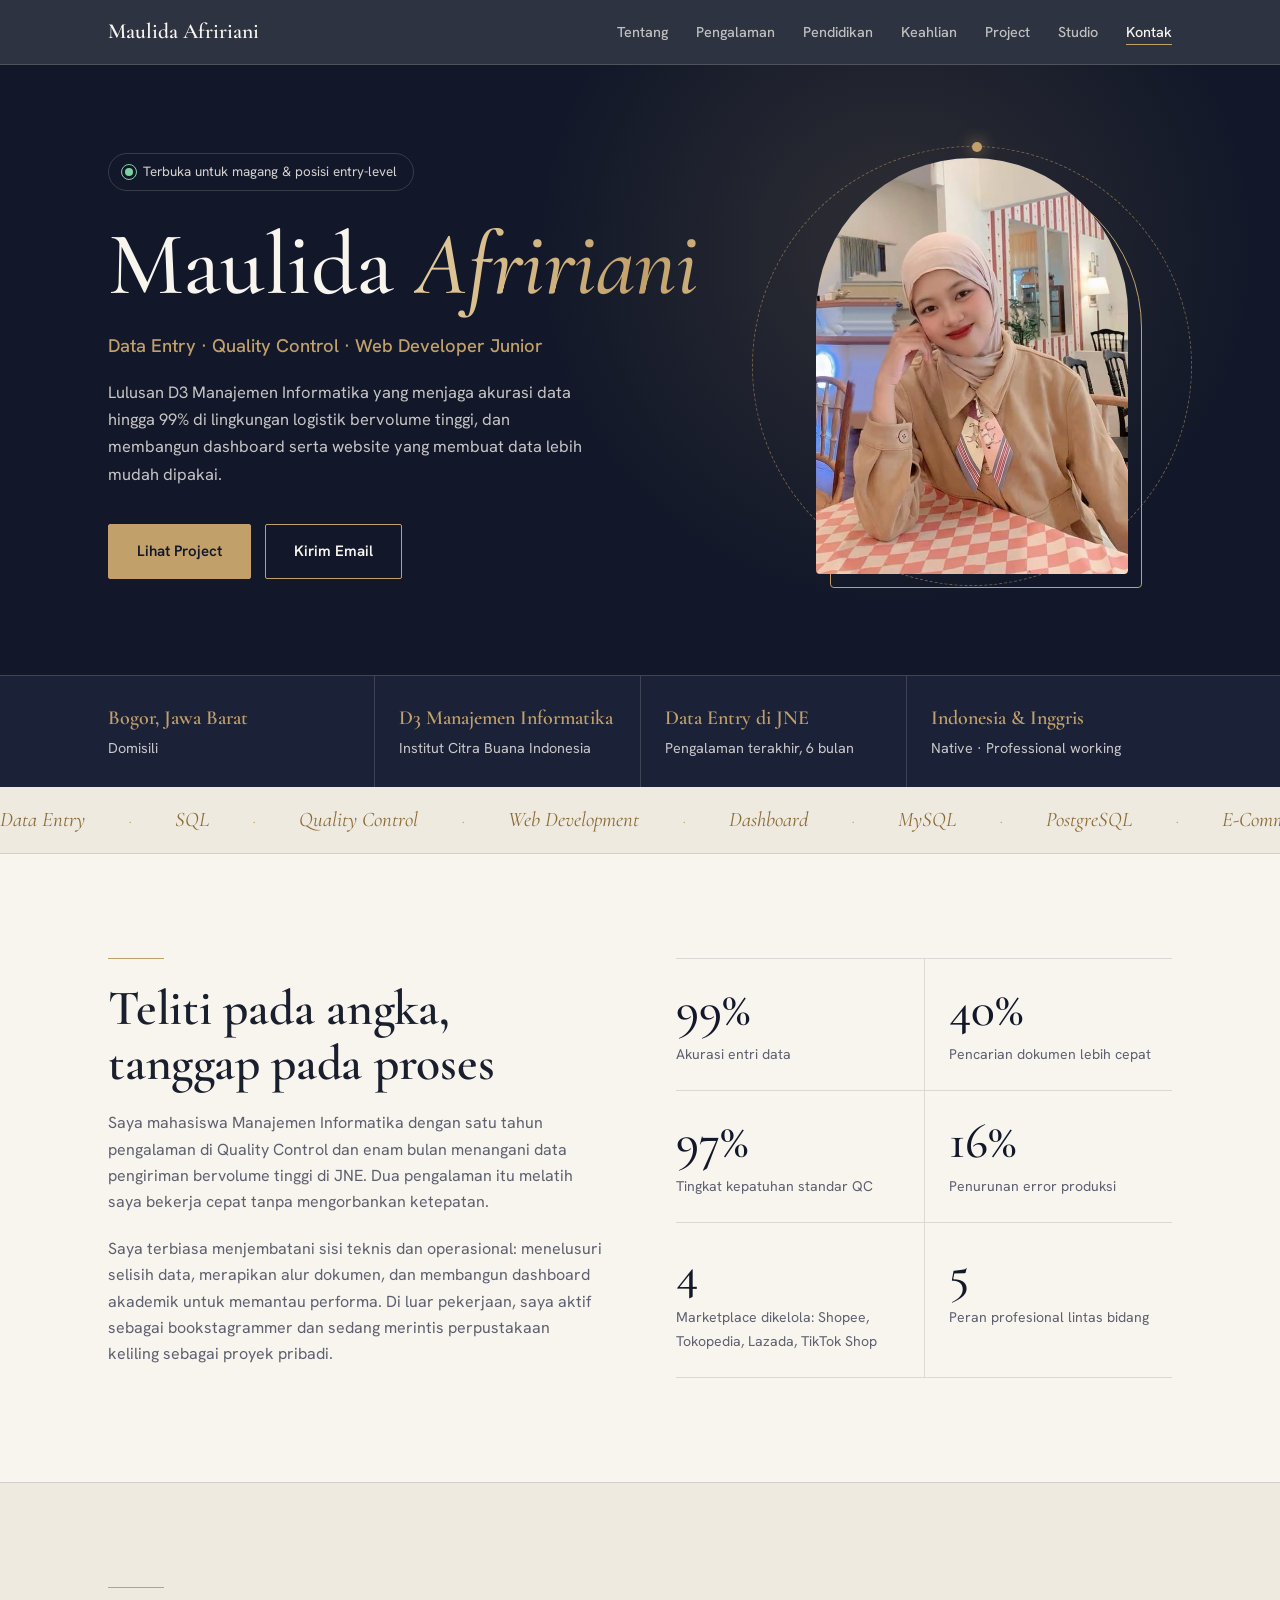
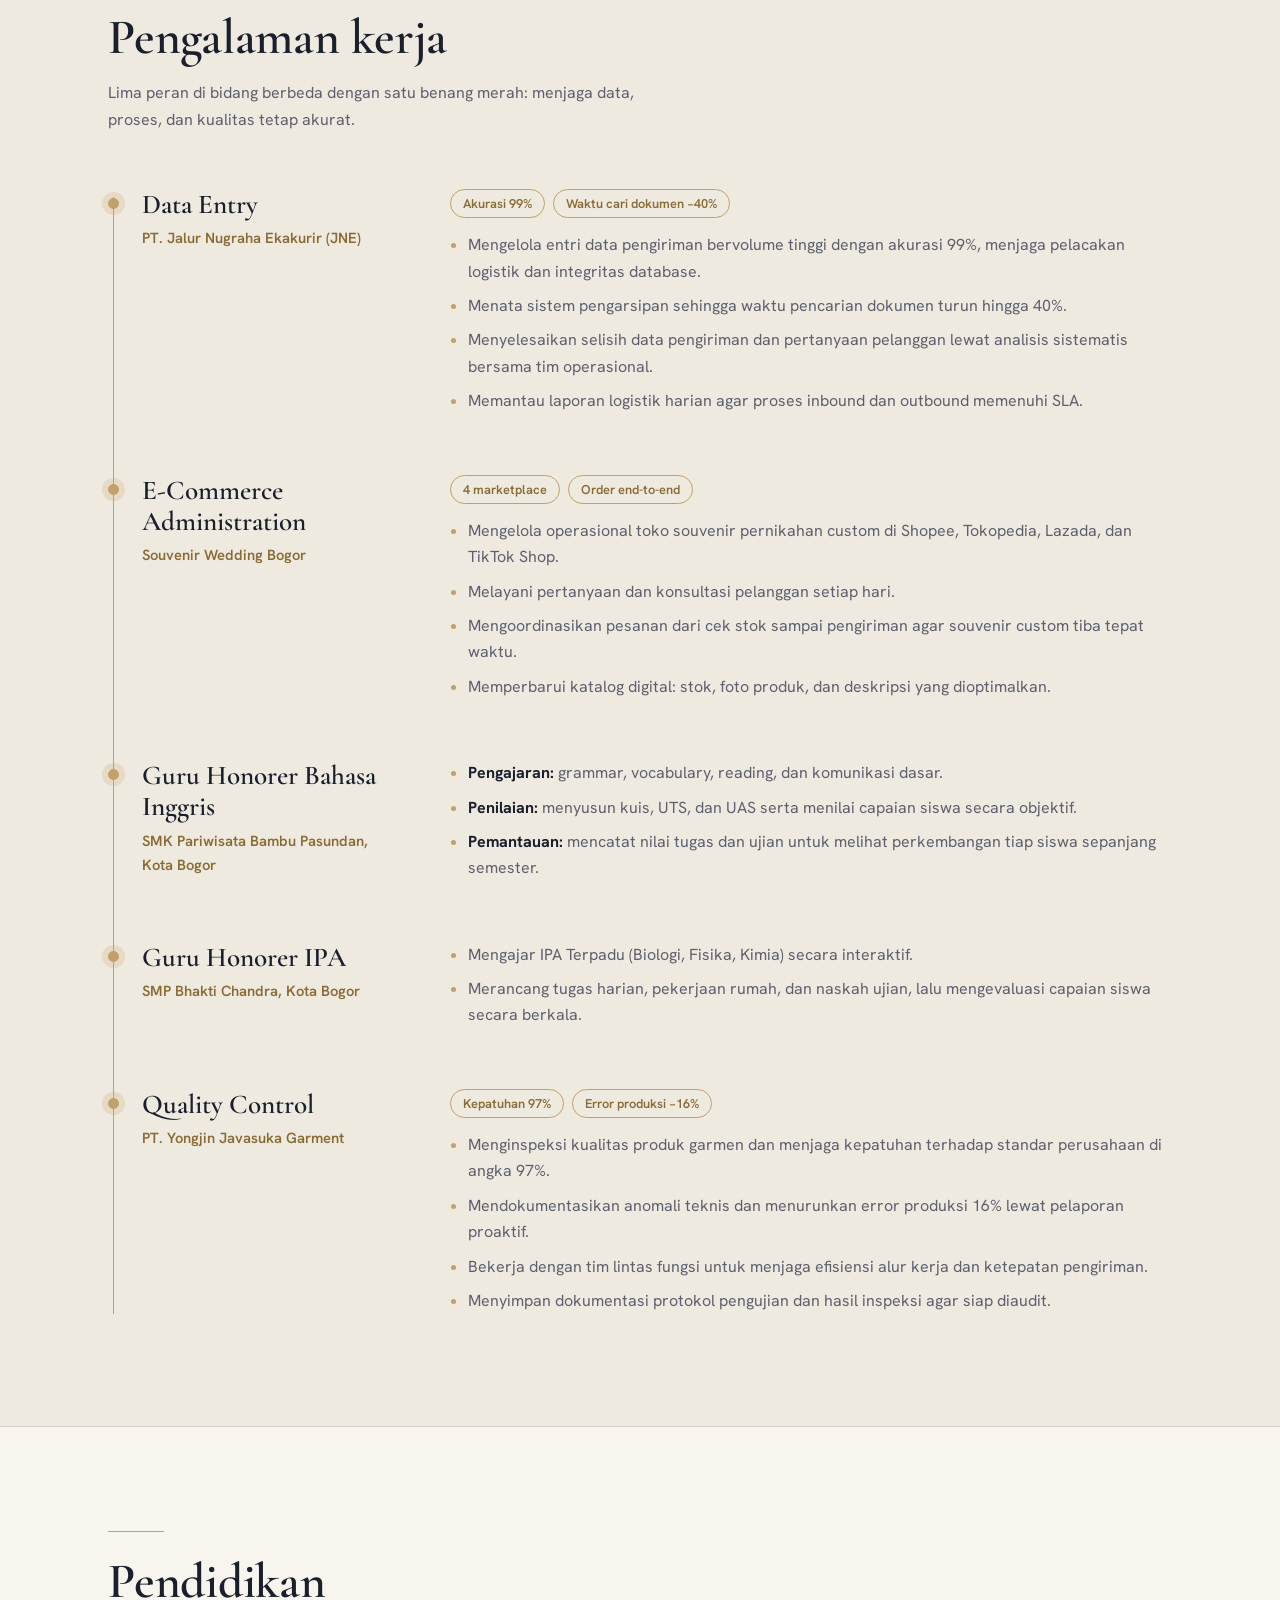
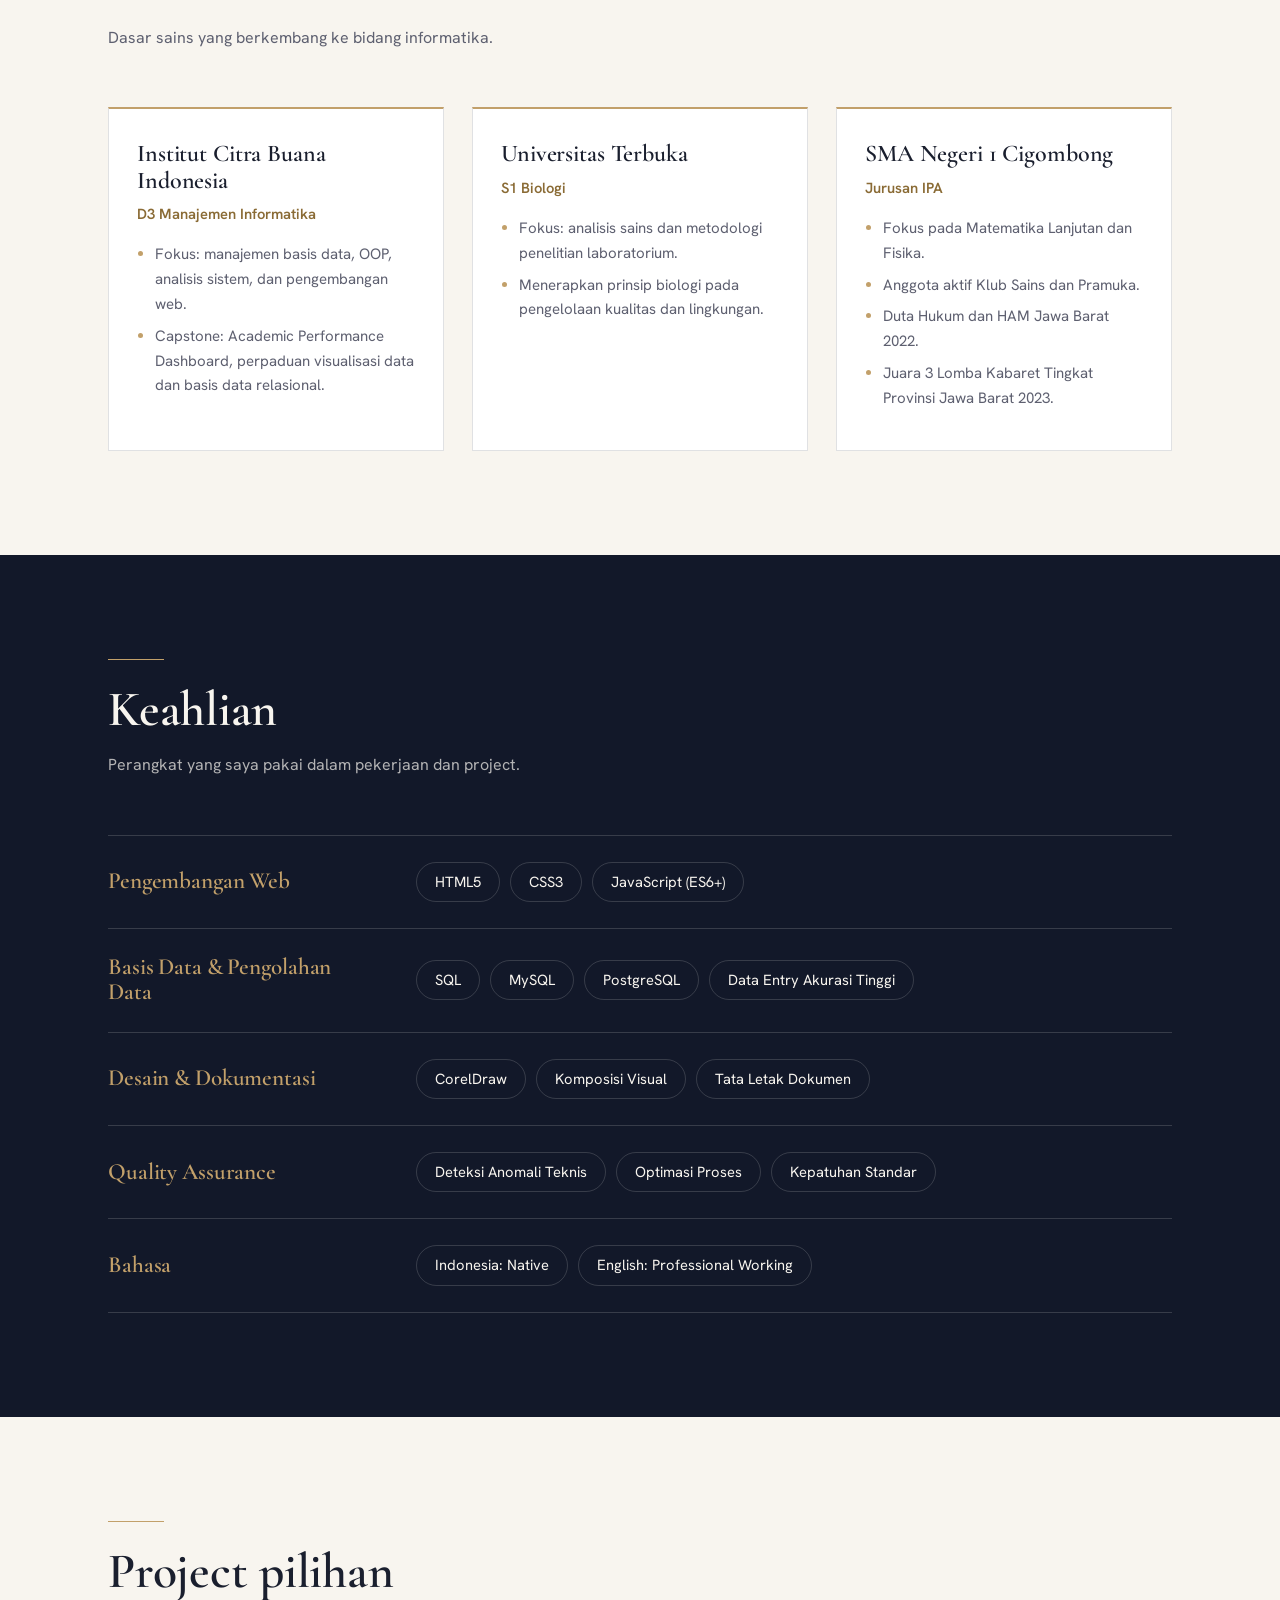
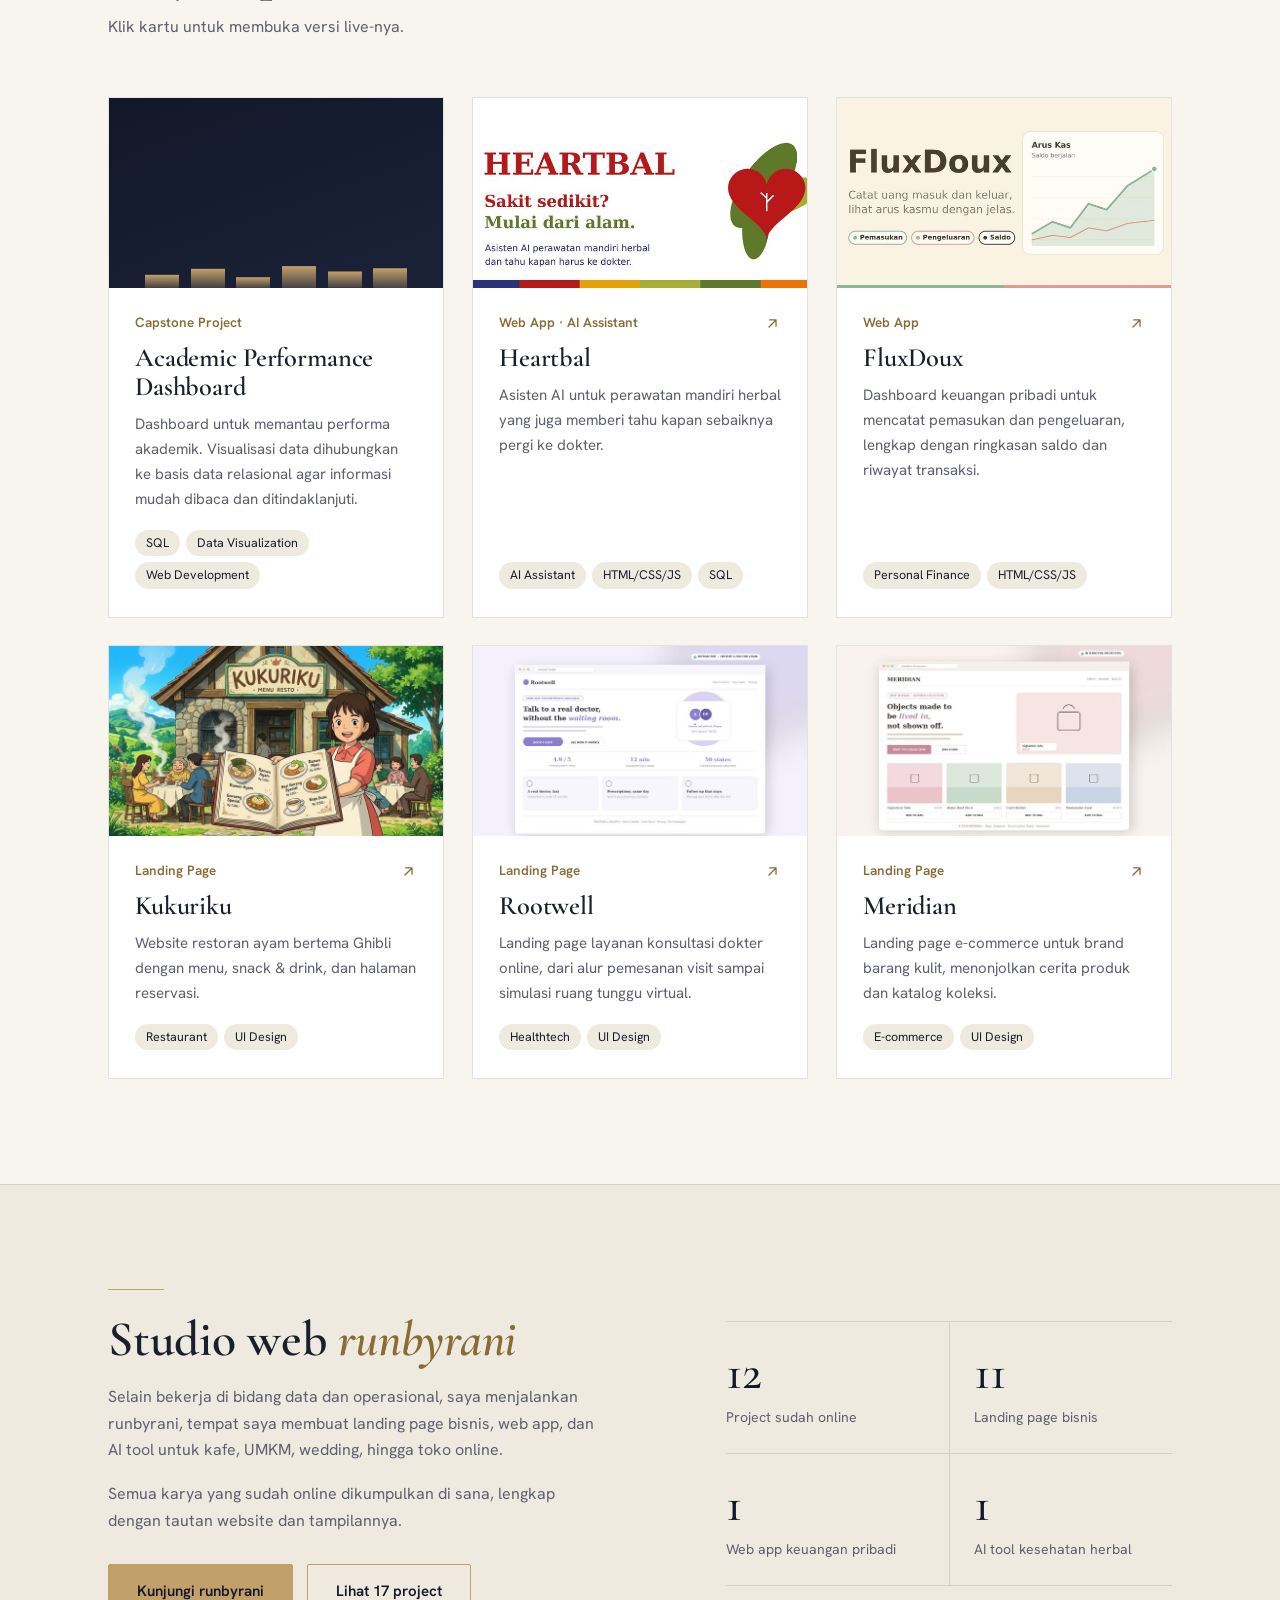
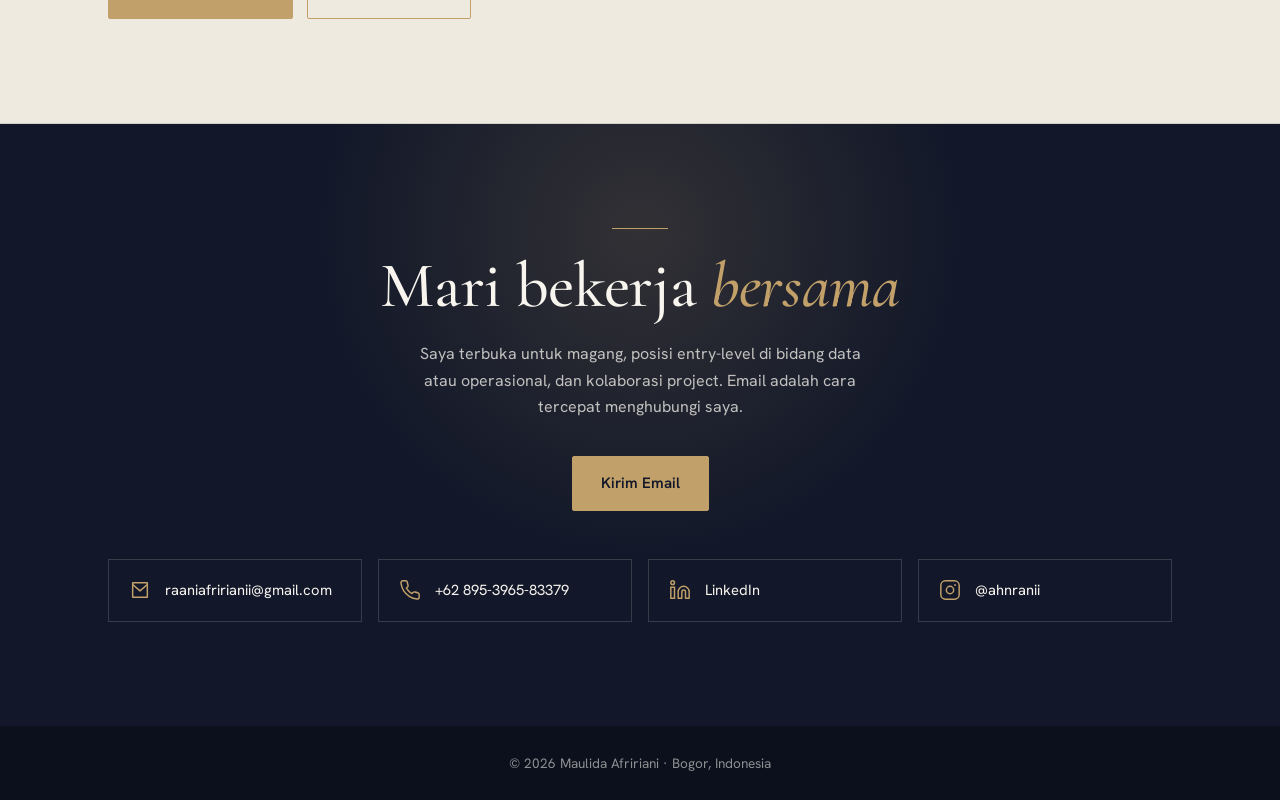
==== commit 3e238190: "code and theme change for landing page portofolio" ====
--- a/index.html
+++ b/index.html
@@ -4,826 +4,438 @@
 <script>document.documentElement.classList.add('js')</script>
 <meta charset="UTF-8">
 <meta name="viewport" content="width=device-width, initial-scale=1.0">
-<title>Maulida Afririani — Portofolio</title>
+<title>Maulida Afririani — Data Entry, Quality Control & Web Development</title>
+<meta name="description" content="Portofolio Maulida Afririani: lulusan D3 Manajemen Informatika dengan pengalaman data entry (akurasi 99%), quality control, dan pengembangan web. Berbasis di Bogor.">
 <link rel="preconnect" href="https://fonts.googleapis.com">
-<link href="https://fonts.googleapis.com/css2?family=Space+Grotesk:wght@400;500;600;700&family=Manrope:wght@400;500;600;700;800&display=swap" rel="stylesheet">
+<link rel="preconnect" href="https://fonts.gstatic.com" crossorigin>
+<link href="https://fonts.googleapis.com/css2?family=Cormorant+Garamond:ital,wght@0,500;0,600;0,700;1,500&family=Hanken+Grotesk:wght@400;500;600;700&display=swap" rel="stylesheet">
 <style>
-  :root{
-    --paper:#FFF8F3;
-    --paper-dim:#FBEBE4;
-    --ink:#4A3735;
-    --ink-soft:#8F7673;
-    --indigo:#EBA9AE;
-    --indigo-deep:#D6878F;
-    --coral:#F5B8A4;
-    --teal:#D9BF9E;
-    --amber:#F4DAA6;
-    --line: rgba(120,70,70,0.14);
-    --max: 1080px;
-  }
-  *{box-sizing:border-box;}
-  html{scroll-behavior:smooth;}
-  section, header{scroll-margin-top:74px;}
-  body{
-    margin:0;
-    background:var(--paper);
-    color:var(--ink);
-    font-family:'Manrope', sans-serif;
-    line-height:1.6;
-    -webkit-font-smoothing:antialiased;
-  }
-  h1,h2,h3,.display{
-    font-family:'Space Grotesk', sans-serif;
-    color:var(--ink);
-    margin:0;
-    letter-spacing:-0.01em;
-  }
-  a{color:inherit;}
-  .wrap{max-width:var(--max); margin:0 auto; padding:0 28px;}
-  section{padding:96px 0;}
-  @media (max-width:720px){ section{padding:64px 0;} .wrap{padding:0 20px;} }
-
-  /* ---------- Nav ---------- */
-  nav{
-    position:sticky; top:0; z-index:50;
-    background:rgba(255,248,243,0.86);
-    backdrop-filter:blur(10px);
-    border-bottom:1px solid var(--line);
-  }
-  nav .wrap{
-    display:flex; align-items:center; justify-content:space-between;
-    padding-top:16px; padding-bottom:16px;
-  }
-  .nav-name{font-family:'Space Grotesk'; font-weight:600; font-size:1.05rem;}
-  .nav-links{display:flex; gap:28px; list-style:none; margin:0; padding:0;}
-  .nav-links a{
-    text-decoration:none; font-weight:600; font-size:0.92rem; color:var(--ink-soft);
-    position:relative; padding-bottom:3px;
-  }
-  .nav-links a:hover{color:var(--ink);}
-  .nav-links a::after{
-    content:''; position:absolute; left:0; bottom:-2px; width:0; height:2px;
-    background:var(--coral); transition:width .25s ease;
-  }
-  .nav-links a:hover::after{width:100%;}
-  @media (max-width:640px){ .nav-links{gap:16px;} .nav-links a{font-size:0.82rem;} }
-
-  /* ---------- Hero ---------- */
-  .hero{padding-top:64px; padding-bottom:64px; overflow:hidden;}
-  .hero .wrap{
-    display:grid; grid-template-columns: 1.15fr 0.85fr; gap:56px; align-items:center;
-  }
-  @media (max-width:860px){ .hero .wrap{grid-template-columns:1fr; gap:40px;} .hero{padding-top:40px;} }
-
-  .eyebrow-badge{
-    display:inline-flex; align-items:center; gap:8px;
-    background:var(--ink); color:var(--paper);
-    padding:7px 14px 7px 10px; border-radius:100px;
-    font-size:0.82rem; font-weight:600; margin-bottom:28px;
-  }
-  .eyebrow-badge .dot{width:8px; height:8px; border-radius:50%; background:var(--teal);}
-
-  .hero h1{
-    font-size:clamp(2.5rem, 5.2vw, 4rem);
-    font-weight:700; line-height:1.04;
-    animation: rise .7s ease both;
-  }
-  .hero h1 .accent{
-    background:linear-gradient(90deg,#C27470,#E8A0A0,#D9A17F,#C27470);
-    background-size:220% 100%;
-    -webkit-background-clip:text; background-clip:text; color:transparent;
-    animation: shimmer 7s linear infinite;
-  }
-  .hero .role{
-    margin-top:18px; font-size:1.2rem; font-weight:600; color:var(--ink-soft);
-    animation: rise .7s .08s ease both;
-  }
-  .hero p.lede{
-    margin-top:20px; max-width:52ch; color:var(--ink-soft); font-size:1.02rem;
-    animation: rise .7s .16s ease both;
-  }
-  .hero .cta-row{margin-top:32px; display:flex; gap:14px; flex-wrap:wrap; animation: rise .7s .24s ease both;}
-  .btn{
-    display:inline-flex; align-items:center; gap:8px;
-    padding:13px 24px; border-radius:10px; font-weight:700; font-size:0.94rem;
-    text-decoration:none; border:2px solid var(--ink); transition:transform .18s ease, background .18s ease, color .18s ease;
-  }
-  .btn-solid{background:var(--ink); color:var(--paper);}
-  .btn-solid:hover{background:var(--coral); border-color:var(--coral); transform:translateY(-2px);}
-  .btn-ghost{background:transparent; color:var(--ink);}
-  .btn-ghost:hover{background:var(--ink); color:var(--paper); transform:translateY(-2px);}
-
-  .hero-photo-wrap{position:relative; display:flex; justify-content:center; animation: rise .8s .1s ease both;}
-  .hero-photo{
-    position:relative; z-index:1; width:340px; max-width:82%;
-    aspect-ratio:3/4; object-fit:cover; object-position:center 30%;
-    border-radius:24px;
-    box-shadow:0 24px 48px -18px rgba(150,70,80,0.35);
-    animation: floaty 6s ease-in-out infinite;
-  }
-
-  @keyframes rise{ from{opacity:0; transform:translateY(16px);} to{opacity:1; transform:translateY(0);} }
-
-  /* ---------- Section headers ---------- */
-  .sec-head{margin-bottom:44px; max-width:60ch;}
-  .sec-head h2{font-size:clamp(1.7rem, 3vw, 2.2rem); font-weight:700;}
-  .sec-head .kicker{
-    display:block; color:var(--indigo); font-weight:700; font-size:0.9rem; margin-bottom:10px;
-  }
-  .sec-head p{color:var(--ink-soft); margin-top:12px;}
-
-  /* ---------- About ---------- */
-  .about{background:var(--paper-dim); border-top:1px solid var(--line); border-bottom:1px solid var(--line);}
-  .about .grid{display:grid; grid-template-columns:1fr 1fr; gap:48px;}
-  @media (max-width:800px){ .about .grid{grid-template-columns:1fr;} }
-  .about p{color:var(--ink-soft); font-size:1.02rem;}
-  .stat-row{display:grid; grid-template-columns:repeat(3,1fr); gap:16px; margin-top:8px;}
-  .stat-card{
-    background:var(--paper); border:1px solid var(--line); border-radius:16px; padding:20px 16px;
-  }
-  .stat-card .num{font-family:'Space Grotesk'; font-size:1.9rem; font-weight:700; color:var(--indigo);}
-  .stat-card .label{font-size:0.82rem; color:var(--ink-soft); margin-top:4px; font-weight:600;}
-  .stat-card:nth-child(2) .num{color:var(--coral);}
-  .stat-card:nth-child(3) .num{color:var(--teal);}
-
-  /* ---------- Experience timeline ---------- */
-  .timeline{position:relative; margin-top:8px;}
-  .timeline::before{
-    content:''; position:absolute; left:9px; top:6px; bottom:6px; width:2px;
-    background:var(--line);
-  }
-  .t-item{position:relative; padding-left:40px; margin-bottom:44px;}
-  .t-item:last-child{margin-bottom:0;}
-  .t-dot{
-    position:absolute; left:0; top:4px; width:20px; height:20px; border-radius:50%;
-    background:var(--paper); border:3px solid var(--indigo);
-  }
-  .t-item:nth-child(3n+2) .t-dot{border-color:var(--coral);}
-  .t-item:nth-child(3n) .t-dot{border-color:var(--teal);}
-  .t-role{font-family:'Space Grotesk'; font-size:1.2rem; font-weight:600;}
-  .t-org{color:var(--ink-soft); font-weight:600; font-size:0.95rem; margin-top:2px;}
-  .t-item ul{margin:14px 0 0; padding-left:20px; color:var(--ink-soft);}
-  .t-item li{margin-bottom:7px;}
-  .t-item li::marker{color:var(--indigo);}
-  .t-item:nth-child(3n+2) li::marker{color:var(--coral);}
-  .t-item:nth-child(3n) li::marker{color:var(--teal);}
-
-  /* ---------- Education ---------- */
-  .edu-grid{display:grid; grid-template-columns:1fr 1fr; gap:24px;}
-  @media (max-width:800px){ .edu-grid{grid-template-columns:1fr;} }
-  .edu-card{
-    background:var(--paper); border:1px solid var(--line); border-radius:20px; padding:30px;
-    border-top:5px solid var(--indigo);
-  }
-  .edu-card:nth-child(2){border-top-color:var(--coral);}
-  .edu-card h3{font-size:1.2rem; font-weight:600;}
-  .edu-card .period{color:var(--ink-soft); font-size:0.88rem; font-weight:600; margin-top:4px;}
-  .edu-card ul{padding-left:20px; color:var(--ink-soft); margin-top:16px;}
-  .edu-card li{margin-bottom:6px;}
-
-  /* ---------- Skills ---------- */
-  .skills-section{background:var(--paper-dim); border-top:1px solid var(--line); border-bottom:1px solid var(--line);}
-  .skill-group{margin-bottom:28px;}
-  .skill-group:last-child{margin-bottom:0;}
-  .skill-group h3{font-size:1rem; font-weight:700; margin-bottom:14px; color:var(--ink-soft);}
-  .pill-row{display:flex; flex-wrap:wrap; gap:10px;}
-  .pill{
-    padding:9px 16px; border-radius:100px; font-size:0.88rem; font-weight:600;
-    background:var(--paper); border:1.5px solid var(--line);
-  }
-  .pill.c-indigo{border-color:var(--indigo); color:#B8626C;}
-  .pill.c-coral{border-color:var(--coral); color:#C0735A;}
-  .pill.c-teal{border-color:var(--teal); color:#9A7A55;}
-  .pill.c-amber{border-color:var(--amber); color:#A8842F;}
-
-  /* ---------- Projects ---------- */
-html, body{overflow-x:hidden;}
-
-.proj-grid{
-  display:grid;
-  grid-template-columns:repeat(2, minmax(0,1fr));
-  gap:24px;
+:root{
+  --navy:#121829; --navy-2:#1B2238; --ivory:#F8F5EF; --ivory-2:#EFEAE0;
+  --gold:#C2A06A; --gold-deep:#8A6B35; --ink:#1A1F2E; --muted:#5E6070;
+  --line:rgba(26,31,46,.13); --line-l:rgba(248,245,239,.16); --max:1120px;
 }
-@media (max-width:800px){ .proj-grid{grid-template-columns:minmax(0,1fr);} }
-
-.proj-card{
-  min-width:0;
-  max-width:100%;
-  overflow:hidden;
-  border-radius:20px;
-  padding:28px;
-  color:var(--paper);
-  display:flex; flex-direction:column;
-  min-height:260px;
-  text-decoration:none;
-  transition:transform .2s ease, box-shadow .2s ease;
-}
-.proj-card > *{max-width:100%; min-width:0;}
-.proj-card.is-link{cursor:pointer;}
-.proj-card.is-link:hover{transform:translateY(-5px); box-shadow:0 20px 36px -18px rgba(150,70,80,0.38);}
-.proj-card.p1{background:linear-gradient(160deg, var(--indigo), var(--indigo-deep));}
-.proj-card.p2{background:linear-gradient(160deg, #F2AFA2, #D4837F);}
-.proj-card.p3{background:linear-gradient(160deg, #DDC3A2, #B48F68);}
-.proj-card.p4{background:linear-gradient(160deg, #F2CF92, #D4A25E);}
-.proj-card.p5{background:linear-gradient(160deg, #D3A9BD, #A87C93);}
-.proj-card.p6{background:linear-gradient(160deg, #BFD2A9, #8CA877);}
-
-/* thumbnail: tinggi tetap, isi dipotong rapi */
-.proj-thumb{
-  width:100%;
-  height:180px;
-  margin-bottom:18px;
-  border-radius:12px;
-  overflow:hidden;
-  background:rgba(255,255,255,0.18);
-  box-shadow:0 6px 16px -8px rgba(0,0,0,0.25);
-}
-.proj-thumb img{
-  display:block;
-  width:100%; height:100%;
-  max-width:100%;
-  border:0;
-  object-fit:cover; object-position:top;
-  transition:transform .35s ease;
-}
-.proj-card.is-link:hover .proj-thumb img{transform:scale(1.04);}
-
-.proj-tag{
-  display:flex; align-items:center; justify-content:space-between; gap:10px;
-  margin-bottom:16px;
-}
-.proj-tag span{
-  background:rgba(255,255,255,0.28); padding:6px 12px; border-radius:100px;
-  font-size:0.78rem; font-weight:700;
-}
-.proj-tag svg{width:18px; height:18px; opacity:0.85; flex-shrink:0;}
-.proj-card h3{text-shadow:0 1px 3px rgba(90,40,40,.22); color:var(--paper); font-size:1.3rem; font-weight:600;}
-.proj-card p{text-shadow:0 1px 3px rgba(90,40,40,.2); color:rgba(255,255,255,0.94); margin-top:10px; font-size:0.95rem; flex-grow:1;}
-.proj-meta{display:flex; gap:10px; flex-wrap:wrap; margin-top:18px;}
-.proj-meta span{
-  font-size:0.78rem; font-weight:600; background:rgba(255,255,255,0.18);
-  padding:5px 10px; border-radius:8px;
-}
-
-  /* ---------- Contact / Footer ---------- */
-  .contact{text-align:center;}
-  .contact h2{font-size:clamp(1.9rem,4vw,2.6rem);}
-  .contact p{color:var(--ink-soft); max-width:48ch; margin:16px auto 0;}
-  .social-row{display:flex; justify-content:center; gap:16px; margin-top:36px; flex-wrap:wrap;}
-  .social-card{
-    display:flex; align-items:center; gap:10px;
-    padding:14px 22px; border-radius:14px; border:1.5px solid var(--line);
-    text-decoration:none; font-weight:700; font-size:0.92rem; background:var(--paper);
-    transition:transform .18s ease, border-color .18s ease;
-  }
-  .social-card:hover{transform:translateY(-3px); border-color:var(--ink);}
-  .social-icon{width:20px; height:20px; flex-shrink:0;}
-
-  footer{
-    border-top:1px solid var(--line); padding:28px 0; text-align:center;
-    font-size:0.85rem; color:var(--ink-soft);
-  }
-
-  /* ---------- Animations ---------- */
-  @keyframes shimmer{ to{background-position:-220% 0;} }
-  @keyframes floaty{ 0%,100%{transform:translateY(0);} 50%{transform:translateY(-10px);} }
-  @keyframes drift{
-    0%{transform:translate(0,0) scale(1);}
-    50%{transform:translate(40px,-30px) scale(1.12);}
-    100%{transform:translate(-30px,30px) scale(0.95);}
-  }
-  @keyframes morph{
-    0%,100%{border-radius:42% 58% 55% 45% / 48% 42% 58% 52%;}
-    33%{border-radius:58% 42% 40% 60% / 55% 58% 42% 45%;}
-    66%{border-radius:46% 54% 62% 38% / 40% 55% 45% 60%;}
-  }
-  @keyframes spinSlow{ to{rotate:360deg;} }
-  @keyframes twinkle{ 0%,100%{opacity:.25; scale:.7;} 50%{opacity:1; scale:1.15;} }
-  @keyframes pulse{ 0%{box-shadow:0 0 0 0 rgba(235,169,174,.6);} 100%{box-shadow:0 0 0 14px rgba(235,169,174,0);} }
-  @keyframes marquee{ to{transform:translateX(-50%);} }
-  @keyframes pop{ 0%{transform:scale(.6); opacity:0;} 70%{transform:scale(1.08);} 100%{transform:scale(1); opacity:1;} }
-
-  .progress{
-    position:fixed; top:0; left:0; right:0; height:3px; z-index:60;
-    background:linear-gradient(90deg,var(--indigo),var(--coral),var(--amber));
-    transform-origin:left; transform:scaleX(0);
-  }
-  nav{transition:box-shadow .3s ease;}
-  nav.scrolled{box-shadow:0 8px 24px -14px rgba(150,70,80,.35);}
-  .nav-links a.active{color:var(--ink);}
-  .nav-links a.active::after{width:100%;}
-
-  .hero{position:relative;}
-  .hero .wrap{position:relative; z-index:1;}
-  .blob{position:absolute; border-radius:50%; filter:blur(55px); opacity:.6; z-index:0; animation:drift 14s ease-in-out infinite alternate; pointer-events:none;}
-  .blob.b1{width:340px; height:340px; background:#F6C6C6; top:-80px; left:-80px;}
-  .blob.b2{width:300px; height:300px; background:#FBDCC4; bottom:-90px; left:38%; animation-duration:18s;}
-  .blob.b3{width:320px; height:320px; background:#F7E3B5; top:10%; right:-90px; animation-duration:16s;}
-
-  .hero-photo-wrap::before{
-    content:''; position:absolute; z-index:0; width:92%; aspect-ratio:1; max-width:380px;
-    background:linear-gradient(145deg,#F8C9CB,#F9DFC8 60%,#F6E7BE);
-    top:50%; left:50%; translate:-50% -48%;
-    animation: morph 9s ease-in-out infinite;
-  }
-  .hero-photo-wrap::after{
-    content:''; position:absolute; z-index:0; width:104%; aspect-ratio:1; max-width:420px;
-    border:2px dashed rgba(214,135,143,.55); border-radius:50%;
-    top:50%; left:50%; translate:-50% -50%;
-    animation: spinSlow 40s linear infinite;
-  }
-  @media (max-width:860px){ .hero-photo-wrap::after{display:none;} }
-  .spark{position:absolute; z-index:2; color:#E1858F; font-size:1.5rem; animation:twinkle 3s ease-in-out infinite; pointer-events:none;}
-  .spark.s1{top:4%; left:10%;}
-  .spark.s2{top:18%; right:6%; animation-delay:.8s; font-size:1.1rem; color:#E7B26F;}
-  .spark.s3{bottom:12%; left:4%; animation-delay:1.5s; font-size:1.2rem; color:#D4A07A;}
-  .spark.s4{bottom:4%; right:12%; animation-delay:2.1s;}
-
-  .marquee{overflow:hidden; background:#F9DAD6; border-top:1px solid var(--line); border-bottom:1px solid var(--line); padding:14px 0;}
-  .marquee-track{display:flex; gap:40px; width:max-content; animation:marquee 28s linear infinite; font-family:'Space Grotesk'; font-weight:600; color:#A8606A; white-space:nowrap;}
-  .marquee-track span::after{content:'✦'; margin-left:40px; color:#E1858F;}
-  .marquee:hover .marquee-track{animation-play-state:paused;}
-
-  /* scroll reveal (only when JS is on) */
-  .js .reveal{
-    opacity:0; translate:0 30px;
-    transition:opacity .8s ease var(--d,0s), translate .8s cubic-bezier(.2,.7,.2,1) var(--d,0s);
-  }
-  .js .reveal.in{opacity:1; translate:0 0;}
-  .js .proj-card.reveal{transition:opacity .8s ease var(--d,0s), translate .8s cubic-bezier(.2,.7,.2,1) var(--d,0s), transform .25s ease, box-shadow .25s ease;}
-  .js .social-card.reveal{transition:opacity .8s ease var(--d,0s), translate .8s cubic-bezier(.2,.7,.2,1) var(--d,0s), transform .18s ease, border-color .18s ease;}
-  .js .pill.reveal{translate:0 14px; scale:.85; transition:opacity .5s ease var(--d,0s), translate .5s ease var(--d,0s), scale .5s cubic-bezier(.3,1.6,.5,1) var(--d,0s), transform .2s ease;}
-  .js .pill.reveal.in{scale:1;}
-
-  .js .timeline::before{transform-origin:top; transform:scaleY(0); transition:transform 1.6s ease;}
-  .js .timeline.in::before{transform:scaleY(1);}
-  .t-dot{animation:pulse 2.4s ease-out infinite;}
-  .t-item:nth-child(2) .t-dot{animation-delay:.6s;}
-  .t-item:nth-child(3) .t-dot{animation-delay:1.2s;}
-
-  .stat-card{transition:transform .25s ease, box-shadow .25s ease;}
-  .stat-card:hover{transform:translateY(-5px) rotate(-1deg); box-shadow:0 14px 24px -16px rgba(150,70,80,.45);}
-  .edu-card{transition:transform .25s ease, box-shadow .25s ease;}
-  .edu-card:hover{transform:translateY(-6px); box-shadow:0 20px 32px -20px rgba(150,70,80,.4);}
-  .pill{transition:transform .2s ease, background .2s ease;}
-  .pill:hover{transform:translateY(-3px) rotate(-2deg); background:#fff;}
-  .btn{position:relative; overflow:hidden;}
-  .btn::after{content:''; position:absolute; inset:0; background:linear-gradient(110deg,transparent 30%,rgba(255,255,255,.45) 50%,transparent 70%); translate:-120% 0; transition:translate .6s ease;}
-  .btn:hover::after{translate:120% 0;}
-  .eyebrow-badge .dot{animation:pulse 2s ease-out infinite;}
-  .social-card:hover .social-icon{animation:floaty 1s ease-in-out infinite;}
-
-  @media (prefers-reduced-motion: reduce){
-    *,*::before,*::after{animation:none !important; transition:none !important;}
-    .js .reveal{opacity:1; translate:none; scale:none;}
-    .js .timeline::before{transform:none;}
-  }
+*{box-sizing:border-box}
+html{scroll-behavior:smooth}
+section,header{scroll-margin-top:70px}
+body{margin:0;background:var(--ivory);color:var(--ink);font-family:'Hanken Grotesk',system-ui,sans-serif;line-height:1.65;-webkit-font-smoothing:antialiased}
+h1,h2,h3{font-family:'Cormorant Garamond',Georgia,serif;margin:0;font-weight:600;letter-spacing:-.005em;line-height:1.1}
+a{color:inherit}
+.wrap{max-width:var(--max);margin:0 auto;padding:0 28px}
+section{padding:104px 0}
+:focus-visible{outline:2px solid var(--gold);outline-offset:3px}
+@media(max-width:720px){section{padding:68px 0}.wrap{padding:0 20px}}
+
+.progress{position:fixed;inset:0 0 auto 0;height:2px;background:var(--gold);transform:scaleX(0);transform-origin:left;z-index:100}
+nav{position:sticky;top:0;z-index:50;background:rgba(18,24,41,.88);backdrop-filter:blur(12px);border-bottom:1px solid var(--line-l);color:var(--ivory)}
+nav .wrap{display:flex;align-items:center;justify-content:space-between;padding-top:14px;padding-bottom:14px}
+.nav-name{font-family:'Cormorant Garamond',serif;font-weight:600;font-size:1.35rem;text-decoration:none}
+.nav-links{display:flex;gap:28px;list-style:none;margin:0;padding:0}
+.nav-links a{text-decoration:none;font-size:.9rem;font-weight:500;color:rgba(248,245,239,.72);position:relative;padding:4px 0;transition:color .2s}
+.nav-links a::after{content:'';position:absolute;left:0;bottom:0;height:1px;width:100%;background:var(--gold);transform:scaleX(0);transform-origin:left;transition:transform .3s}
+.nav-links a:hover,.nav-links a.active{color:var(--ivory)}
+.nav-links a:hover::after,.nav-links a.active::after{transform:scaleX(1)}
+@media(max-width:700px){.nav-name{display:none}.nav-links{gap:16px;width:100%;justify-content:space-between}.nav-links a{font-size:.8rem}}
+
+/* Hero */
+.hero{background:var(--navy);color:var(--ivory);padding:88px 0 96px;position:relative;overflow:hidden;--mx:70%;--my:30%}
+.hero::before{content:'';position:absolute;inset:0;background:radial-gradient(600px circle at var(--mx) var(--my),rgba(194,160,106,.16),transparent 60%);pointer-events:none}
+.hero .wrap{position:relative;display:grid;grid-template-columns:1.2fr .8fr;gap:64px;align-items:center}
+@media(max-width:860px){.hero{padding:56px 0 64px}.hero .wrap{grid-template-columns:1fr;gap:48px}}
+.status{display:inline-flex;align-items:center;gap:10px;border:1px solid var(--line-l);padding:7px 16px;border-radius:99px;font-size:.84rem;color:rgba(248,245,239,.85);margin-bottom:30px}
+.status i{width:8px;height:8px;border-radius:50%;background:#7FD1A0;position:relative}
+.status i::after{content:'';position:absolute;inset:-4px;border-radius:50%;border:1px solid #7FD1A0;animation:ping 2.2s ease-out infinite}
+@keyframes ping{from{transform:scale(.6);opacity:.9}to{transform:scale(1.9);opacity:0}}
+.hero h1{font-size:clamp(3.2rem,7vw,5.6rem);font-weight:500;line-height:.98}
+.hero h1 em{font-style:italic;background:linear-gradient(100deg,#E4CD9F,#C2A06A,#F3E4BF,#C2A06A);background-size:250% 100%;-webkit-background-clip:text;background-clip:text;color:transparent;animation:shimmer 8s linear infinite}
+@keyframes shimmer{to{background-position:250% 0}}
+.role{margin:22px 0 0;font-size:1.15rem;font-weight:500;color:var(--gold)}
+.lede{margin:18px 0 0;max-width:54ch;color:rgba(248,245,239,.78);font-size:1.03rem}
+.cta-row{margin-top:36px;display:flex;gap:14px;flex-wrap:wrap}
+.btn{display:inline-flex;align-items:center;gap:10px;padding:14px 28px;font-weight:600;font-size:.94rem;text-decoration:none;border-radius:2px;border:1px solid var(--gold);transition:transform .25s,background .25s,color .25s}
+.btn-gold{background:var(--gold);color:var(--navy)}
+.btn-gold:hover{background:#E4CD9F;transform:translateY(-2px)}
+.btn-line{color:var(--ivory)}
+.btn-line:hover{background:rgba(194,160,106,.14);transform:translateY(-2px)}
+.hero-in>*{animation:rise .9s cubic-bezier(.2,.7,.2,1) both}
+.hero-in>*:nth-child(2){animation-delay:.1s}.hero-in>*:nth-child(3){animation-delay:.2s}.hero-in>*:nth-child(4){animation-delay:.3s}.hero-in>*:nth-child(5){animation-delay:.4s}
+@keyframes rise{from{opacity:0;transform:translateY(22px)}to{opacity:1;transform:none}}
+
+.portrait{position:relative;display:flex;justify-content:center;animation:rise 1s .2s both}
+.portrait .ring{position:absolute;top:50%;left:50%;width:min(440px,112%);aspect-ratio:1;margin:calc(min(440px,112%)/-2) 0 0 calc(min(440px,112%)/-2);border:1px dashed rgba(194,160,106,.5);border-radius:50%;animation:spin 60s linear infinite}
+.portrait .ring::after{content:'';position:absolute;top:-5px;left:50%;width:10px;height:10px;border-radius:50%;background:var(--gold);box-shadow:0 0 16px var(--gold)}
+@keyframes spin{to{transform:rotate(360deg)}}
+.frame{position:relative;width:320px;max-width:78%;animation:floaty 7s ease-in-out infinite}
+.frame::before{content:'';position:absolute;inset:14px -14px -14px 14px;border:1px solid var(--gold);border-radius:160px 160px 4px 4px}
+.frame img{position:relative;display:block;width:100%;aspect-ratio:3/4;object-fit:cover;object-position:center 28%;border-radius:160px 160px 4px 4px}
+@keyframes floaty{50%{transform:translateY(-12px)}}
+.dust span{position:absolute;width:3px;height:3px;border-radius:50%;background:var(--gold);opacity:0;animation:drift 9s linear infinite}
+.dust span:nth-child(1){left:8%;top:80%}.dust span:nth-child(2){left:30%;top:90%;animation-delay:2s}.dust span:nth-child(3){left:55%;top:85%;animation-delay:4s}.dust span:nth-child(4){left:78%;top:92%;animation-delay:1s}.dust span:nth-child(5){left:92%;top:75%;animation-delay:5s}.dust span:nth-child(6){left:44%;top:95%;animation-delay:6.5s}
+@keyframes drift{0%{opacity:0;transform:translateY(0)}15%{opacity:.8}100%{opacity:0;transform:translateY(-520px)}}
+
+/* Snapshot */
+.snap{background:var(--navy-2);color:var(--ivory);border-top:1px solid var(--line-l)}
+.snap .wrap{display:grid;grid-template-columns:repeat(4,1fr)}
+.snap div.c{padding:26px 24px;border-left:1px solid var(--line-l)}
+.snap div.c:first-child{border-left:0;padding-left:0}
+.snap b{display:block;font-family:'Cormorant Garamond',serif;font-size:1.25rem;font-weight:600;color:var(--gold)}
+.snap span{font-size:.9rem;color:rgba(248,245,239,.78)}
+@media(max-width:760px){.snap .wrap{grid-template-columns:1fr 1fr}.snap div.c{border-left:0;padding:18px 0;border-top:1px solid var(--line-l)}.snap div.c:nth-child(-n+2){border-top:0}}
+
+/* Marquee */
+.marquee{overflow:hidden;border-bottom:1px solid var(--line);background:var(--ivory-2);padding:16px 0}
+.marquee-track{display:flex;gap:44px;width:max-content;animation:slide 38s linear infinite;font-family:'Cormorant Garamond',serif;font-style:italic;font-size:1.3rem;color:var(--gold-deep);white-space:nowrap}
+.marquee-track span::after{content:'◆';font-style:normal;font-size:.5rem;margin-left:44px;vertical-align:middle;color:var(--gold)}
+.marquee:hover .marquee-track{animation-play-state:paused}
+@keyframes slide{to{transform:translateX(-50%)}}
+
+/* Headings */
+.sec-head{margin-bottom:56px;max-width:62ch}
+.sec-head h2,.about h2{font-size:clamp(2.1rem,4vw,3.1rem)}
+.sec-head p{margin:16px 0 0;color:var(--muted)}
+.rule{display:block;width:56px;height:1px;background:var(--gold);margin:0 0 22px;transform-origin:left}
+
+/* About */
+.about .grid{display:grid;grid-template-columns:1fr 1fr;gap:72px;align-items:start}
+@media(max-width:860px){.about .grid{grid-template-columns:1fr;gap:44px}}
+.about p{color:var(--muted);margin:20px 0 0}
+.stats{display:grid;grid-template-columns:repeat(2,1fr);border-top:1px solid var(--line)}
+.stat{padding:26px 8px 24px 0;border-bottom:1px solid var(--line)}
+.stat:nth-child(even){padding-left:24px;border-left:1px solid var(--line)}
+.num{font-family:'Cormorant Garamond',serif;font-size:3.1rem;font-weight:500;line-height:1;color:var(--navy)}
+.stat .label{margin-top:8px;font-size:.88rem;color:var(--muted)}
+
+/* Experience */
+.exp{background:var(--ivory-2);border-block:1px solid var(--line)}
+.timeline{position:relative;padding-left:34px}
+.timeline::before{content:'';position:absolute;left:5px;top:8px;bottom:8px;width:1px;background:var(--gold);transform:scaleY(0);transform-origin:top;transition:transform 2s cubic-bezier(.3,.6,.2,1)}
+.timeline.in::before{transform:scaleY(1)}
+.t-item{position:relative;display:grid;grid-template-columns:260px 1fr;gap:12px 48px;padding:0 0 52px}
+.t-item:last-child{padding-bottom:0}
+@media(max-width:800px){.t-item{grid-template-columns:1fr}}
+.t-dot{position:absolute;left:-34px;top:9px;width:11px;height:11px;border-radius:50%;background:var(--ivory-2);border:1px solid var(--gold);transition:background .4s,box-shadow .4s}
+.t-item.in .t-dot{background:var(--gold);box-shadow:0 0 0 6px rgba(194,160,106,.22)}
+.t-role{font-family:'Cormorant Garamond',serif;font-size:1.7rem;font-weight:600;line-height:1.15}
+.t-org{margin-top:6px;font-size:.92rem;color:var(--gold-deep);font-weight:600}
+.t-hl{display:flex;flex-wrap:wrap;gap:8px;margin-bottom:14px}
+.t-hl span{border:1px solid var(--gold);color:var(--gold-deep);font-size:.8rem;font-weight:600;padding:3px 12px;border-radius:99px}
+.t-item ul{margin:0;padding:0 0 0 18px;color:var(--muted)}
+.t-item li{margin-bottom:8px}.t-item li::marker{color:var(--gold)}
+.t-item strong{color:var(--ink)}
+
+/* Education */
+.edu-grid{display:grid;grid-template-columns:repeat(3,1fr);gap:28px}
+@media(max-width:900px){.edu-grid{grid-template-columns:1fr}}
+.edu-card{background:#fff;border:1px solid var(--line);border-top:2px solid var(--gold);padding:32px 28px;transition:transform .35s,box-shadow .35s}
+.edu-card:hover{transform:translateY(-6px);box-shadow:0 24px 40px -24px rgba(18,24,41,.3)}
+.edu-card h3{font-size:1.5rem}
+.edu-card .period{margin:8px 0 16px;color:var(--gold-deep);font-weight:600;font-size:.92rem}
+.edu-card ul{margin:0;padding-left:18px;color:var(--muted);font-size:.94rem}.edu-card li{margin-bottom:7px}.edu-card li::marker{color:var(--gold)}
+
+/* Skills */
+.skills{background:var(--navy);color:var(--ivory)}
+.skills .sec-head p{color:rgba(248,245,239,.7)}
+.skill-group{display:grid;grid-template-columns:260px 1fr;gap:16px 48px;padding:26px 0;border-top:1px solid var(--line-l);align-items:center}
+.skill-group:last-child{border-bottom:1px solid var(--line-l)}
+@media(max-width:760px){.skill-group{grid-template-columns:1fr}}
+.skill-group h3{font-size:1.45rem;color:var(--gold)}
+.pill-row{display:flex;flex-wrap:wrap;gap:10px}
+.pill{border:1px solid var(--line-l);padding:7px 18px;font-size:.92rem;border-radius:99px;transition:background .25s,color .25s,border-color .25s,transform .25s}
+.pill:hover{background:var(--gold);color:var(--navy);border-color:var(--gold);transform:translateY(-2px)}
+
+/* Projects */
+.proj-grid{display:grid;grid-template-columns:repeat(3,1fr);gap:28px}
+@media(max-width:980px){.proj-grid{grid-template-columns:repeat(2,1fr)}}@media(max-width:640px){.proj-grid{grid-template-columns:1fr}}
+.proj-card{display:flex;flex-direction:column;background:#fff;border:1px solid var(--line);text-decoration:none;color:inherit;overflow:hidden;transition:box-shadow .35s,border-color .35s,transform .25s ease-out;will-change:transform}
+.proj-card.is-link:hover{border-color:var(--gold);box-shadow:0 30px 50px -28px rgba(18,24,41,.45)}
+.proj-thumb{height:190px;overflow:hidden;background:var(--navy);position:relative}
+.proj-thumb img{display:block;width:100%;height:100%;object-fit:cover;object-position:top;transition:transform .7s cubic-bezier(.2,.7,.2,1)}
+.proj-card.is-link:hover .proj-thumb img{transform:scale(1.07)}
+.chart{height:100%;display:flex;align-items:flex-end;gap:12px;padding:30px 36px 0;background:linear-gradient(160deg,var(--navy),var(--navy-2))}
+.chart i{flex:1;background:linear-gradient(var(--gold),rgba(194,160,106,.25));height:var(--h);transform:scaleY(.15);transform-origin:bottom;animation:bars 3.6s ease-in-out infinite alternate;animation-delay:var(--dl)}
+@keyframes bars{to{transform:scaleY(1)}}
+.proj-body{padding:24px 26px 28px;display:flex;flex-direction:column;flex:1}
+.proj-tag{display:flex;justify-content:space-between;align-items:center;font-size:.84rem;font-weight:600;color:var(--gold-deep);margin-bottom:10px}
+.proj-tag svg{width:17px;height:17px;transition:transform .3s}.proj-card.is-link:hover .proj-tag svg{transform:translate(3px,-3px)}
+.proj-card h3{font-size:1.65rem}
+.proj-card p{margin:10px 0 18px;color:var(--muted);font-size:.94rem;flex:1}
+.proj-meta{display:flex;flex-wrap:wrap;gap:6px}
+.proj-meta span{font-size:.78rem;background:var(--ivory-2);padding:3px 11px;border-radius:99px;color:var(--ink)}
+
+/* Contact */
+.contact{background:var(--navy);color:var(--ivory);text-align:center;position:relative;overflow:hidden}
+.contact::before{content:'';position:absolute;left:50%;top:-40%;width:700px;height:700px;margin-left:-350px;border-radius:50%;background:radial-gradient(circle,rgba(194,160,106,.18),transparent 65%);animation:breathe 8s ease-in-out infinite}
+@keyframes breathe{50%{transform:scale(1.2);opacity:.6}}
+.contact .wrap{position:relative}
+.contact h2{font-size:clamp(2.4rem,5vw,4rem);font-weight:500}
+.contact h2 em{color:var(--gold)}
+.contact p{max-width:52ch;margin:20px auto 0;color:rgba(248,245,239,.75)}
+.contact .cta-row{justify-content:center}
+.social-row{margin-top:48px;display:grid;grid-template-columns:repeat(auto-fit,minmax(210px,1fr));gap:16px;text-align:left}
+.social-card{display:flex;align-items:center;gap:14px;padding:18px 20px;border:1px solid var(--line-l);text-decoration:none;font-size:.92rem;overflow-wrap:anywhere;transition:border-color .25s,background .25s,transform .25s}
+.social-card:hover{border-color:var(--gold);background:rgba(194,160,106,.1);transform:translateY(-3px)}
+.social-icon{width:22px;height:22px;flex-shrink:0;color:var(--gold)}
+footer{background:#0C101D;color:rgba(248,245,239,.55);text-align:center;font-size:.85rem;padding:26px 20px}
+
+
+.studio{background:var(--ivory-2);border-block:1px solid var(--line)}
+.studio .grid2{display:grid;grid-template-columns:1.1fr .9fr;gap:72px;align-items:center}
+@media(max-width:860px){.studio .grid2{grid-template-columns:1fr;gap:40px}}
+.studio h2{font-size:clamp(2.1rem,4vw,3.1rem)}.studio h2 em{font-style:italic;color:var(--gold-deep)}
+.studio p{color:var(--muted);margin:18px 0 0;max-width:54ch}
+.studio .btn-line{color:var(--navy)}.studio .btn-line:hover{background:rgba(194,160,106,.2)}
+.studio .cta-row{margin-top:30px}
+/* Reveal */
+.js .reveal{opacity:0;transform:translateY(24px);transition:opacity .9s cubic-bezier(.2,.7,.2,1),transform .9s cubic-bezier(.2,.7,.2,1);transition-delay:var(--d,0s)}
+.js .reveal.in{opacity:1;transform:none}
+.js .rule.reveal{transform:scaleX(0)}.js .rule.reveal.in{transform:none}
+@media(prefers-reduced-motion:reduce){*,*::before,*::after{animation:none!important;transition:none!important}.js .reveal{opacity:1;transform:none}.timeline::before{transform:none}}
 </style>
 </head>
 <body>
-
 <div class="progress" id="progress"></div>
-<nav id="nav">
+<nav id="nav"><div class="wrap">
+  <a class="nav-name" href="#top">Maulida Afririani</a>
+  <ul class="nav-links">
+    <li><a href="#about">Tentang</a></li><li><a href="#experience">Pengalaman</a></li><li><a href="#education">Pendidikan</a></li><li><a href="#skills">Keahlian</a></li><li><a href="#projects">Project</a></li><li><a href="#studio">Studio</a></li><li><a href="#contact">Kontak</a></li>
+  </ul>
+</div></nav>
+
+<header class="hero" id="top">
+  <div class="dust" aria-hidden="true"><span></span><span></span><span></span><span></span><span></span><span></span></div>
   <div class="wrap">
-    <span class="nav-name">Maulida Afririani</span>
-    <ul class="nav-links">
-      <li><a href="#about">Tentang</a></li>
-      <li><a href="#experience">Pengalaman</a></li>
-      <li><a href="#education">Pendidikan</a></li>
-      <li><a href="#skills">Skill</a></li>
-      <li><a href="#projects">Project</a></li>
-      <li><a href="#contact">Kontak</a></li>
-    </ul>
-  </div>
-</nav>
-
-<header class="hero">
-  <span class="blob b1"></span><span class="blob b2"></span><span class="blob b3"></span>
-  <div class="wrap">
-    <div>
-      <span class="eyebrow-badge"><span class="dot"></span>Terbuka untuk peluang magang & entry-level IT</span>
-      <h1>Maulida <span class="accent">Afririani</span></h1>
-      <p class="role">Mahasiswa Manajemen Informatika · Data & Operational Excellence</p>
-      <p class="lede">Teliti dalam menjaga akurasi data hingga 99%, terbiasa bekerja di tengah alur kerja operasional yang serba cepat, dan senang menerjemahkan data mentah menjadi dashboard yang bisa dipakai orang lain.</p>
+    <div class="hero-in">
+      <span class="status"><i></i>Terbuka untuk magang & posisi entry-level</span>
+      <h1>Maulida <em>Afririani</em></h1>
+      <p class="role">Data Entry · Quality Control · Web Developer Junior</p>
+      <p class="lede">Lulusan D3 Manajemen Informatika yang menjaga akurasi data hingga 99% di lingkungan logistik bervolume tinggi, dan membangun dashboard serta website yang membuat data lebih mudah dipakai.</p>
       <div class="cta-row">
-        <a href="#projects" class="btn btn-solid">Lihat Project</a>
-        <a href="#contact" class="btn btn-ghost">Hubungi Saya</a>
+        <a href="#projects" class="btn btn-gold">Lihat Project</a>
+        <a href="mailto:raaniafririanii@gmail.com" class="btn btn-line">Kirim Email</a>
       </div>
     </div>
-    <div class="hero-photo-wrap">
-      <span class="spark s1">✦</span><span class="spark s2">✦</span><span class="spark s3">♡</span><span class="spark s4">✦</span>
-      <img class="hero-photo" src="[data-uri]" alt="Foto Maulida Afririani">
+    <div class="portrait">
+      <span class="ring" aria-hidden="true"></span>
+      <div class="frame"><img src="[data-uri]" alt="Foto Maulida Afririani"></div>
     </div>
   </div>
 </header>
 
-<div class="marquee" aria-hidden="true"><div class="marquee-track"><span>Data Entry</span><span>SQL</span><span>Quality Control</span><span>Web Development</span><span>Dashboard</span><span>MySQL</span><span>PostgreSQL</span><span>E-Commerce</span><span>Data Visualization</span><span>Data Entry</span><span>SQL</span><span>Quality Control</span><span>Web Development</span><span>Dashboard</span><span>MySQL</span><span>PostgreSQL</span><span>E-Commerce</span><span>Data Visualization</span></div></div>
-
-<section class="about" id="about">
-  <div class="wrap">
-    <div class="grid">
-      <div>
-        <span class="sec-head kicker">Tentang Saya</span>
-        <h2>Presisi analitis bertemu kerja lapangan</h2>
-        <p style="margin-top:20px;">Mahasiswa Manajemen Informatika yang teliti dan berorientasi pada detail, dengan latar belakang kuat di bidang keunggulan operasional. Menggabungkan satu tahun pengalaman di Quality Control dengan enam bulan menangani data berfluktuasi tinggi di perusahaan logistik nasional, JNE.</p>
-        <p>Terbiasa menjembatani celah antara pengembangan teknis dan alur kerja operasional lewat analisis sistematis serta pemecahan masalah yang proaktif — termasuk membangun dashboard akademik berbasis data untuk pemantauan performa. Di luar dunia kerja, aktif sebagai bookstagrammer dan tengah menjalankan proyek pribadi perpustakaan berjalan.</p>
-      </div>
-      <div>
-        <div class="stat-row">
-          <div class="stat-card">
-            <div class="num">99%</div>
-            <div class="label">Akurasi data entri</div>
-          </div>
-          <div class="stat-card">
-            <div class="num">1th</div>
-            <div class="label">Pengalaman QC</div>
-          </div>
-          <div class="stat-card">
-            <div class="num">97%</div>
-            <div class="label">Compliance rate QC</div>
-          </div>
-        </div>
-        <div class="stat-row" style="margin-top:16px;">
-          <div class="stat-card">
-            <div class="num">40%</div>
-            <div class="label">Efisiensi pencarian dokumen</div>
-          </div>
-          <div class="stat-card">
-            <div class="num">16%</div>
-            <div class="label">Penurunan error produksi</div>
-          </div>
-          <div class="stat-card">
-            <div class="num">3+</div>
-            <div class="label">Platform e-commerce dikelola</div>
-          </div>
-        </div>
-      </div>
+<div class="snap"><div class="wrap">
+  <div class="c"><b>Bogor, Jawa Barat</b><span>Domisili</span></div>
+  <div class="c"><b>D3 Manajemen Informatika</b><span>Institut Citra Buana Indonesia</span></div>
+  <div class="c"><b>Data Entry di JNE</b><span>Pengalaman terakhir, 6 bulan</span></div>
+  <div class="c"><b>Indonesia & Inggris</b><span>Native · Professional working</span></div>
+</div></div>
+
+<div class="marquee" aria-hidden="true"><div class="marquee-track">
+  <span>Data Entry</span><span>SQL</span><span>Quality Control</span><span>Web Development</span><span>Dashboard</span><span>MySQL</span><span>PostgreSQL</span><span>E-Commerce</span><span>Data Visualization</span>
+  <span>Data Entry</span><span>SQL</span><span>Quality Control</span><span>Web Development</span><span>Dashboard</span><span>MySQL</span><span>PostgreSQL</span><span>E-Commerce</span><span>Data Visualization</span>
+</div></div>
+
+<section class="about" id="about"><div class="wrap"><div class="grid">
+  <div>
+    <span class="rule"></span>
+    <h2>Teliti pada angka, tanggap pada proses</h2>
+    <p>Saya mahasiswa Manajemen Informatika dengan satu tahun pengalaman di Quality Control dan enam bulan menangani data pengiriman bervolume tinggi di JNE. Dua pengalaman itu melatih saya bekerja cepat tanpa mengorbankan ketepatan.</p>
+    <p>Saya terbiasa menjembatani sisi teknis dan operasional: menelusuri selisih data, merapikan alur dokumen, dan membangun dashboard akademik untuk memantau performa. Di luar pekerjaan, saya aktif sebagai bookstagrammer dan sedang merintis perpustakaan keliling sebagai proyek pribadi.</p>
+  </div>
+  <div class="stats">
+    <div class="stat"><div class="num">99%</div><div class="label">Akurasi entri data</div></div>
+    <div class="stat"><div class="num">40%</div><div class="label">Pencarian dokumen lebih cepat</div></div>
+    <div class="stat"><div class="num">97%</div><div class="label">Tingkat kepatuhan standar QC</div></div>
+    <div class="stat"><div class="num">16%</div><div class="label">Penurunan error produksi</div></div>
+    <div class="stat"><div class="num">4</div><div class="label">Marketplace dikelola: Shopee, Tokopedia, Lazada, TikTok Shop</div></div>
+    <div class="stat"><div class="num">5</div><div class="label">Peran profesional lintas bidang</div></div>
+  </div>
+</div></div></section>
+
+<section class="exp" id="experience"><div class="wrap">
+  <div class="sec-head"><span class="rule"></span><h2>Pengalaman kerja</h2><p>Lima peran di bidang berbeda dengan satu benang merah: menjaga data, proses, dan kualitas tetap akurat.</p></div>
+  <div class="timeline">
+    <!-- Tambahkan periode kerja (mis. "Jan 2025 – Jun 2025") di dalam .t-org agar rekruter bisa melihat durasi -->
+    <div class="t-item"><div class="t-dot"></div>
+      <div><div class="t-role">Data Entry</div><div class="t-org">PT. Jalur Nugraha Ekakurir (JNE)</div></div>
+      <div><div class="t-hl"><span>Akurasi 99%</span><span>Waktu cari dokumen −40%</span></div><ul>
+        <li>Mengelola entri data pengiriman bervolume tinggi dengan akurasi 99%, menjaga pelacakan logistik dan integritas database.</li>
+        <li>Menata sistem pengarsipan sehingga waktu pencarian dokumen turun hingga 40%.</li>
+        <li>Menyelesaikan selisih data pengiriman dan pertanyaan pelanggan lewat analisis sistematis bersama tim operasional.</li>
+        <li>Memantau laporan logistik harian agar proses inbound dan outbound memenuhi SLA.</li></ul></div></div>
+    <div class="t-item"><div class="t-dot"></div>
+      <div><div class="t-role">E-Commerce Administration</div><div class="t-org">Souvenir Wedding Bogor</div></div>
+      <div><div class="t-hl"><span>4 marketplace</span><span>Order end-to-end</span></div><ul>
+        <li>Mengelola operasional toko souvenir pernikahan custom di Shopee, Tokopedia, Lazada, dan TikTok Shop.</li>
+        <li>Melayani pertanyaan dan konsultasi pelanggan setiap hari.</li>
+        <li>Mengoordinasikan pesanan dari cek stok sampai pengiriman agar souvenir custom tiba tepat waktu.</li>
+        <li>Memperbarui katalog digital: stok, foto produk, dan deskripsi yang dioptimalkan.</li></ul></div></div>
+    <div class="t-item"><div class="t-dot"></div>
+      <div><div class="t-role">Guru Honorer Bahasa Inggris</div><div class="t-org">SMK Pariwisata Bambu Pasundan, Kota Bogor</div></div>
+      <div><ul>
+        <li><strong>Pengajaran:</strong> grammar, vocabulary, reading, dan komunikasi dasar.</li>
+        <li><strong>Penilaian:</strong> menyusun kuis, UTS, dan UAS serta menilai capaian siswa secara objektif.</li>
+        <li><strong>Pemantauan:</strong> mencatat nilai tugas dan ujian untuk melihat perkembangan tiap siswa sepanjang semester.</li></ul></div></div>
+    <div class="t-item"><div class="t-dot"></div>
+      <div><div class="t-role">Guru Honorer IPA</div><div class="t-org">SMP Bhakti Chandra, Kota Bogor</div></div>
+      <div><ul>
+        <li>Mengajar IPA Terpadu (Biologi, Fisika, Kimia) secara interaktif.</li>
+        <li>Merancang tugas harian, pekerjaan rumah, dan naskah ujian, lalu mengevaluasi capaian siswa secara berkala.</li></ul></div></div>
+    <div class="t-item"><div class="t-dot"></div>
+      <div><div class="t-role">Quality Control</div><div class="t-org">PT. Yongjin Javasuka Garment</div></div>
+      <div><div class="t-hl"><span>Kepatuhan 97%</span><span>Error produksi −16%</span></div><ul>
+        <li>Menginspeksi kualitas produk garmen dan menjaga kepatuhan terhadap standar perusahaan di angka 97%.</li>
+        <li>Mendokumentasikan anomali teknis dan menurunkan error produksi 16% lewat pelaporan proaktif.</li>
+        <li>Bekerja dengan tim lintas fungsi untuk menjaga efisiensi alur kerja dan ketepatan pengiriman.</li>
+        <li>Menyimpan dokumentasi protokol pengujian dan hasil inspeksi agar siap diaudit.</li></ul></div></div>
+  </div>
+</div></section>
+
+<section id="education"><div class="wrap">
+  <div class="sec-head"><span class="rule"></span><h2>Pendidikan</h2><p>Dasar sains yang berkembang ke bidang informatika.</p></div>
+  <div class="edu-grid">
+    <div class="edu-card"><h3>Institut Citra Buana Indonesia</h3><div class="period">D3 Manajemen Informatika</div><ul>
+      <li>Fokus: manajemen basis data, OOP, analisis sistem, dan pengembangan web.</li>
+      <li>Capstone: Academic Performance Dashboard, perpaduan visualisasi data dan basis data relasional.</li></ul></div>
+    <div class="edu-card"><h3>Universitas Terbuka</h3><div class="period">S1 Biologi</div><ul>
+      <li>Fokus: analisis sains dan metodologi penelitian laboratorium.</li>
+      <li>Menerapkan prinsip biologi pada pengelolaan kualitas dan lingkungan.</li></ul></div>
+    <div class="edu-card"><h3>SMA Negeri 1 Cigombong</h3><div class="period">Jurusan IPA</div><ul>
+      <li>Fokus pada Matematika Lanjutan dan Fisika.</li>
+      <li>Anggota aktif Klub Sains dan Pramuka.</li>
+      <li>Duta Hukum dan HAM Jawa Barat 2022.</li>
+      <li>Juara 3 Lomba Kabaret Tingkat Provinsi Jawa Barat 2023.</li></ul></div>
+  </div>
+</div></section>
+
+<section class="skills" id="skills"><div class="wrap">
+  <div class="sec-head"><span class="rule"></span><h2>Keahlian</h2><p>Perangkat yang saya pakai dalam pekerjaan dan project.</p></div>
+  <div class="skill-group"><h3>Pengembangan Web</h3><div class="pill-row"><span class="pill">HTML5</span><span class="pill">CSS3</span><span class="pill">JavaScript (ES6+)</span></div></div>
+  <div class="skill-group"><h3>Basis Data & Pengolahan Data</h3><div class="pill-row"><span class="pill">SQL</span><span class="pill">MySQL</span><span class="pill">PostgreSQL</span><span class="pill">Data Entry Akurasi Tinggi</span></div></div>
+  <div class="skill-group"><h3>Desain & Dokumentasi</h3><div class="pill-row"><span class="pill">CorelDraw</span><span class="pill">Komposisi Visual</span><span class="pill">Tata Letak Dokumen</span></div></div>
+  <div class="skill-group"><h3>Quality Assurance</h3><div class="pill-row"><span class="pill">Deteksi Anomali Teknis</span><span class="pill">Optimasi Proses</span><span class="pill">Kepatuhan Standar</span></div></div>
+  <div class="skill-group"><h3>Bahasa</h3><div class="pill-row"><span class="pill">Indonesia: Native</span><span class="pill">English: Professional Working</span></div></div>
+</div></section>
+
+<section id="projects"><div class="wrap">
+  <div class="sec-head"><span class="rule"></span><h2>Project pilihan</h2><p>Klik kartu untuk membuka versi live-nya.</p></div>
+  <div class="proj-grid">
+    <div class="proj-card">
+      <div class="proj-thumb"><div class="chart" aria-hidden="true"><i style="--h:55%;--dl:0s"></i><i style="--h:80%;--dl:.4s"></i><i style="--h:45%;--dl:.8s"></i><i style="--h:92%;--dl:.2s"></i><i style="--h:68%;--dl:.6s"></i><i style="--h:84%;--dl:1s"></i></div></div>
+      <div class="proj-body"><div class="proj-tag"><span>Capstone Project</span></div>
+        <h3>Academic Performance Dashboard</h3>
+        <p>Dashboard untuk memantau performa akademik. Visualisasi data dihubungkan ke basis data relasional agar informasi mudah dibaca dan ditindaklanjuti.</p>
+        <div class="proj-meta"><span>SQL</span><span>Data Visualization</span><span>Web Development</span></div></div>
     </div>
-  </div>
-</section>
-
-<section id="experience">
-  <div class="wrap">
-    <div class="sec-head">
-      <span class="kicker">Pengalaman Kerja</span>
-      <h2>Dari lantai produksi sampai data logistik</h2>
-      <p>Lima peran berbeda, satu benang merah: ketelitian dan tanggung jawab dalam menjaga data, proses, dan kualitas tetap akurat.</p>
-    </div>
-
-    <div class="timeline">
-      <div class="t-item">
-        <div class="t-dot"></div>
-        <div class="t-role">Data Entry</div>
-        <div class="t-org">PT. Jalur Nugraha Ekakurir (JNE)</div>
-        <ul>
-          <li>Mengelola entri data pengiriman bervolume tinggi dengan akurasi 99%, menjaga kelancaran pelacakan logistik dan integritas database.</li>
-          <li>Merapikan alur kerja administratif lewat sistem pengarsipan yang lebih terorganisir, memangkas waktu pencarian dokumen hingga 40%.</li>
-          <li>Menyelesaikan selisih data pengiriman dan pertanyaan pelanggan melalui analisis data sistematis dan koordinasi dengan tim operasional.</li>
-          <li>Memantau laporan logistik harian agar seluruh proses inbound dan outbound memenuhi SLA perusahaan.</li>
-        </ul>
-      </div>
-
-      <div class="t-item">
-        <div class="t-dot"></div>
-        <div class="t-role">E-Commerce Administration</div>
-        <div class="t-org">Souvenir Wedding Bogor</div>
-        <ul>
-          <li>Mengelola operasional e-commerce end-to-end di berbagai platform — Shopee, Tokopedia, Lazada, dan TikTok Shop — untuk bisnis souvenir pernikahan custom.</li>
-          <li>Menangani pertanyaan dan konsultasi pelanggan harian, menjaga kualitas layanan dan kepuasan pelanggan tetap tinggi.</li>
-          <li>Mengoordinasikan proses pesanan dari pengecekan stok hingga pengiriman akhir, memastikan souvenir custom sampai tepat waktu dan akurat.</li>
-          <li>Mengelola katalog produk digital, memperbarui stok, mengunggah foto produk, dan mengoptimalkan deskripsi produk.</li>
-        </ul>
-      </div>
-
-      <div class="t-item">
-        <div class="t-dot"></div>
-        <div class="t-role">Guru Honorer Bahasa Inggris</div>
-        <div class="t-org">SMK Pariwisata Bambu Pasundan, Kota Bogor</div>
-        <ul>
-          <li><strong>Penyampaian Materi &amp; Pengajaran:</strong> Mengajar Bahasa Inggris dengan fokus pada grammar, vocabulary, reading, dan kemampuan komunikasi dasar.</li>
-          <li><strong>Manajemen Tugas:</strong> Merancang dan memberikan tugas kelas serta pekerjaan rumah secara rutin untuk menilai pemahaman siswa terhadap materi.</li>
-          <li><strong>Persiapan Ujian &amp; Penilaian:</strong> Menyusun soal ujian (kuis, UTS, dan UAS) serta menilai capaian siswa secara objektif.</li>
-          <li><strong>Pemantauan Perkembangan:</strong> Mencatat nilai tugas dan ujian untuk memantau perkembangan tiap siswa sepanjang semester.</li>
-        </ul>
-      </div>
-
-      <div class="t-item">
-        <div class="t-dot"></div>
-        <div class="t-role">Guru Honorer IPA</div>
-        <div class="t-org">SMP Bhakti Chandra, Kota Bogor</div>
-        <ul>
-          <li>Menyampaikan pelajaran IPA Terpadu (Biologi, Fisika, dan Kimia) secara interaktif kepada siswa SMP.</li>
-          <li>Merancang tugas harian, pekerjaan rumah, dan naskah soal ujian yang menyeluruh.</li>
-          <li>Mengevaluasi capaian siswa melalui kuis, tugas, dan ujian berkala.</li>
-        </ul>
-      </div>
-
-      <div class="t-item">
-        <div class="t-dot"></div>
-        <div class="t-role">Quality Control</div>
-        <div class="t-org">PT. Yongjin Javasuka Garment</div>
-        <ul>
-          <li>Melakukan inspeksi kualitas yang ketat pada produk garmen, menjaga tingkat kepatuhan terhadap standar perusahaan sebesar 97%.</li>
-          <li>Mengidentifikasi dan mendokumentasikan anomali teknis, menurunkan error produksi sebesar 16% lewat pelaporan proaktif dan optimasi proses.</li>
-          <li>Berkolaborasi dengan tim lintas fungsi untuk meningkatkan efisiensi alur kerja dan ketepatan waktu pengiriman produk berkualitas.</li>
-          <li>Menjaga dokumentasi rinci atas protokol pengujian dan hasil inspeksi demi kesiapan audit.</li>
-        </ul>
-      </div>
-    </div>
-  </div>
-</section>
-
-<section id="education" style="background:var(--paper-dim); border-top:1px solid var(--line); border-bottom:1px solid var(--line);">
-  <div class="wrap">
-    <div class="sec-head">
-      <span class="kicker">Pendidikan</span>
-      <h2>Fondasi analitis dari IPA ke Manajemen Informatika</h2>
-    </div>
-    <div class="edu-grid">
-      <div class="edu-card">
-        <h3>Institut Citra Buana Indonesia</h3>
-        <div class="period">D3 — Manajemen Informatika</div>
-        <ul>
-          <li>Kompetensi inti: Manajemen Basis Data, Object-Oriented Programming (OOP), Analisis Sistem, dan Pengembangan Web.</li>
-          <li>Membangun "Academic Performance Dashboard" sebagai capstone project, memadukan visualisasi data dengan basis data relasional.</li>
-        </ul>
-      </div>
-      <div class="edu-card">
-        <h3>Universitas Terbuka</h3>
-        <div class="period">S1 — Biologi</div>
-        <ul>
-          <li>Kompetensi inti: Berfokus pada pemahaman analisis analitis sains, metodologi penelitian lab.</li>
-          <li>Serta penerapan prinsip biologi dalam pengelolaan kualitas dan lingkungan.</li>
-        </ul>
-      </div>
-      <div class="edu-card">
-        <h3>SMA Negeri 1 Cigombong</h3>
-        <div class="period">Ijazah SMA — Jurusan IPA</div>
-        <ul>
-          <li>Fokus pada Matematika Lanjutan dan Fisika, mengasah kemampuan berpikir analitis dan logis.</li>
-          <li>Anggota aktif Klub Sains dan Pramuka.</li>
-          <li>Duta Hukum dan HAM Jawa Barat 2022.</li>
-          <li>Juara 3 Lomba Kabaret Tingkat Provinsi Jawa Barat 2023.</li>
-        </ul>
-      </div>
-    </div>
-  </div>
-</section>
-
-<section id="skills" class="skills-section">
-  <div class="wrap">
-    <div class="sec-head">
-      <span class="kicker">Skill</span>
-      <h2>Perangkat yang dipakai sehari-hari</h2>
-    </div>
-
-    <div class="skill-group">
-      <h3>Pengembangan Web</h3>
-      <div class="pill-row">
-        <span class="pill c-indigo">HTML5</span>
-        <span class="pill c-indigo">CSS3</span>
-        <span class="pill c-indigo">JavaScript (ES6+)</span>
-      </div>
-    </div>
-
-    <div class="skill-group">
-      <h3>Basis Data & Pengolahan Data</h3>
-      <div class="pill-row">
-        <span class="pill c-teal">SQL</span>
-        <span class="pill c-teal">MySQL</span>
-        <span class="pill c-teal">PostgreSQL</span>
-        <span class="pill c-teal">Data Entry Akurasi Tinggi</span>
-      </div>
-    </div>
-
-    <div class="skill-group">
-      <h3>Desain & Dokumentasi</h3>
-      <div class="pill-row">
-        <span class="pill c-amber">CorelDraw</span>
-        <span class="pill c-amber">Komposisi Visual</span>
-        <span class="pill c-amber">Tata Letak Dokumentasi</span>
-      </div>
-    </div>
-
-    <div class="skill-group">
-      <h3>Quality Assurance</h3>
-      <div class="pill-row">
-        <span class="pill c-coral">Deteksi Anomali Teknis</span>
-        <span class="pill c-coral">Optimasi Proses</span>
-        <span class="pill c-coral">Kepatuhan Standar</span>
-      </div>
-    </div>
-
-    <div class="skill-group">
-      <h3>Bahasa</h3>
-      <div class="pill-row">
-        <span class="pill c-indigo">Bahasa Indonesia — Native</span>
-        <span class="pill c-indigo">English — Professional Working</span>
-      </div>
-    </div>
-  </div>
-</section>
-
-<section id="projects">
-  <div class="wrap">
-    <div class="sec-head">
-      <span class="kicker">Project</span>
-      <h2>Yang dibangun dari data dan rasa ingin tahu</h2>
-    </div>
-    <div class="proj-grid">
-
-      <div class="proj-card p1">
-        <div class="proj-tag"><span>Capstone Project</span></div>
-        <h3>Academic Performance Dashboard</h3>
-        <p>Dashboard berbasis data untuk memantau performa akademik, memadukan visualisasi data dengan basis data relasional agar informasi lebih mudah dibaca dan ditindaklanjuti.</p>
-        <div class="proj-meta">
-          <span>SQL</span>
-          <span>Data Visualization</span>
-          <span>Web Development</span>
-        </div>
-      </div>
-
-      <a class="proj-card is-link p2" href="https://heartbal.vercel.app/" target="_blank" rel="noopener">
-        <div class="proj-thumb"><img src="[data-uri]" alt="Preview Heartbal" loading="lazy"></div>
-        <div class="proj-tag">
-          <span>Web App AI Assistant</span>
-          <svg viewBox="0 0 24 24" fill="none" stroke="currentColor" stroke-width="2"><path d="M18 13v6a2 2 0 0 1-2 2H5a2 2 0 0 1-2-2V8a2 2 0 0 1 2-2h6" stroke-linecap="round" stroke-linejoin="round"/><path d="M15 3h6v6" stroke-linecap="round" stroke-linejoin="round"/><path d="M10 14 21 3" stroke-linecap="round" stroke-linejoin="round"/></svg>
-        </div>
+    <a class="proj-card is-link" href="https://heartbal.vercel.app/" target="_blank" rel="noopener">
+      <div class="proj-thumb"><img src="[data-uri]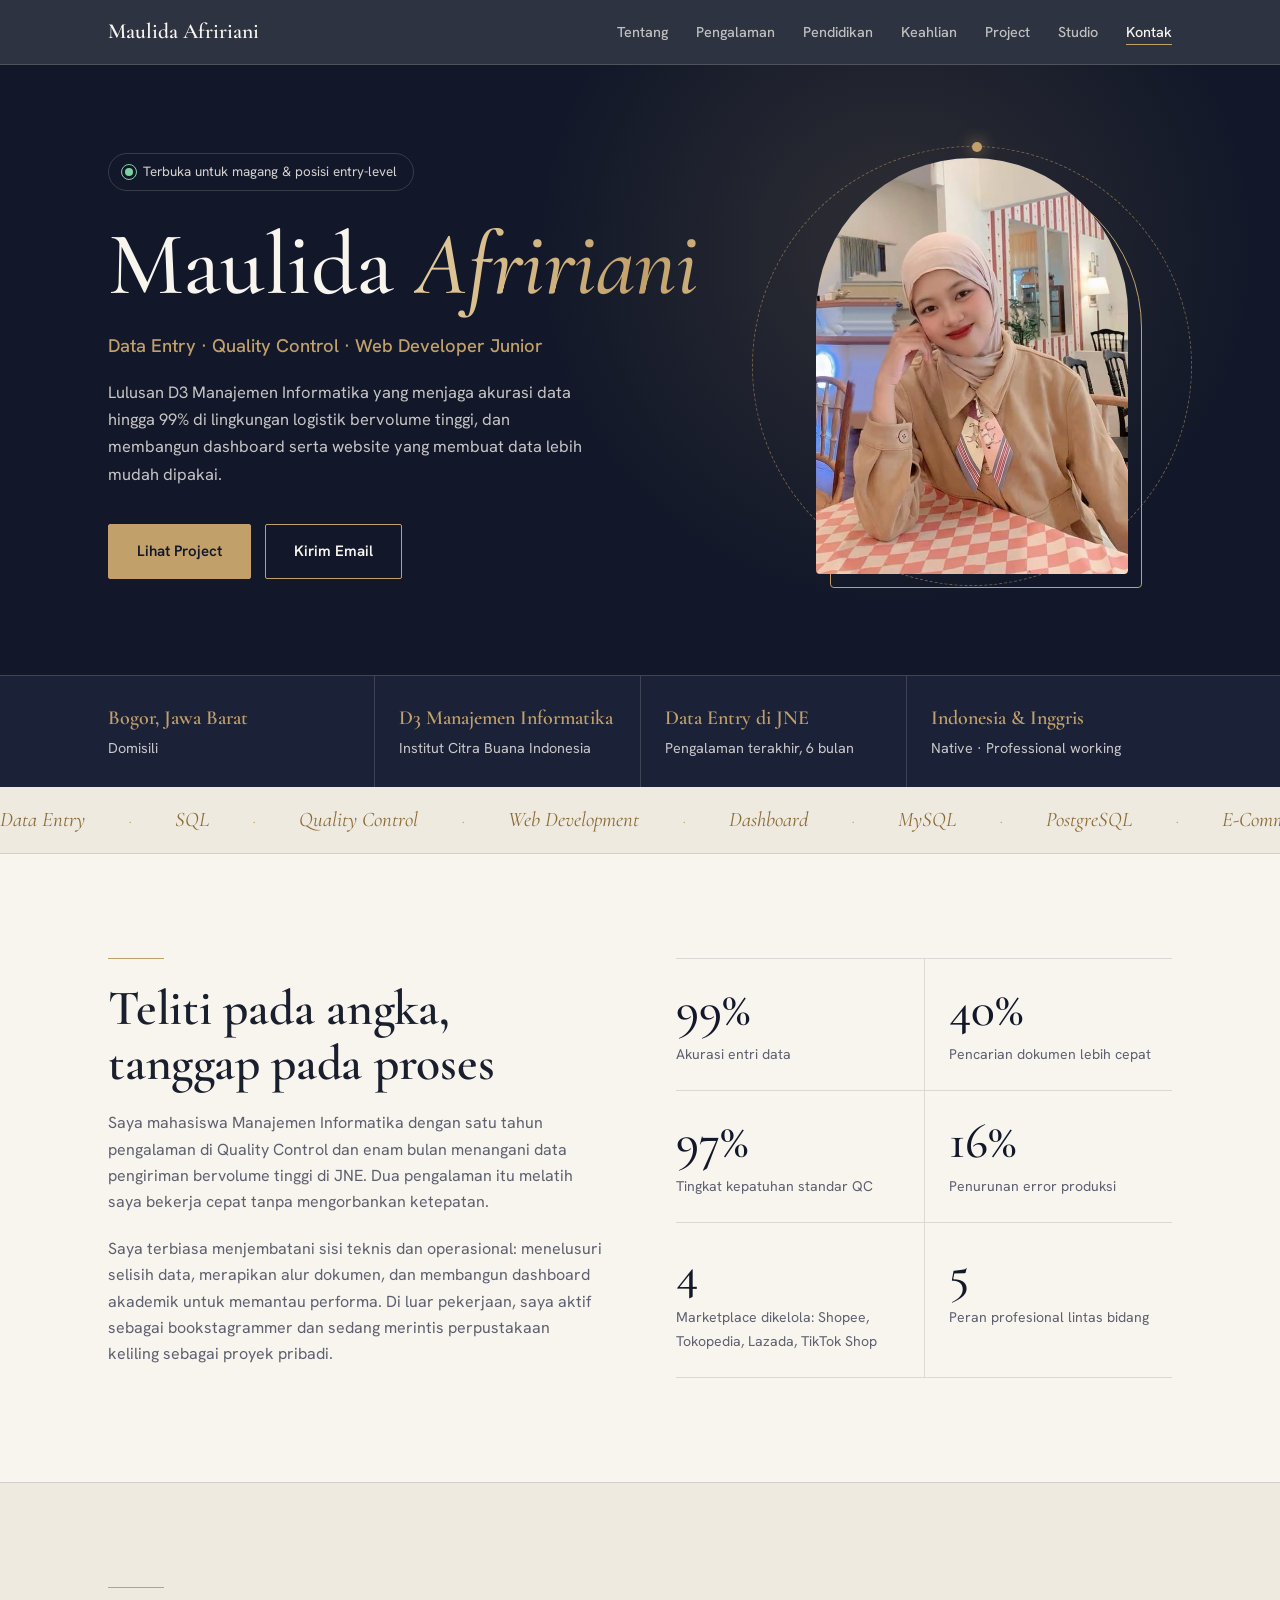
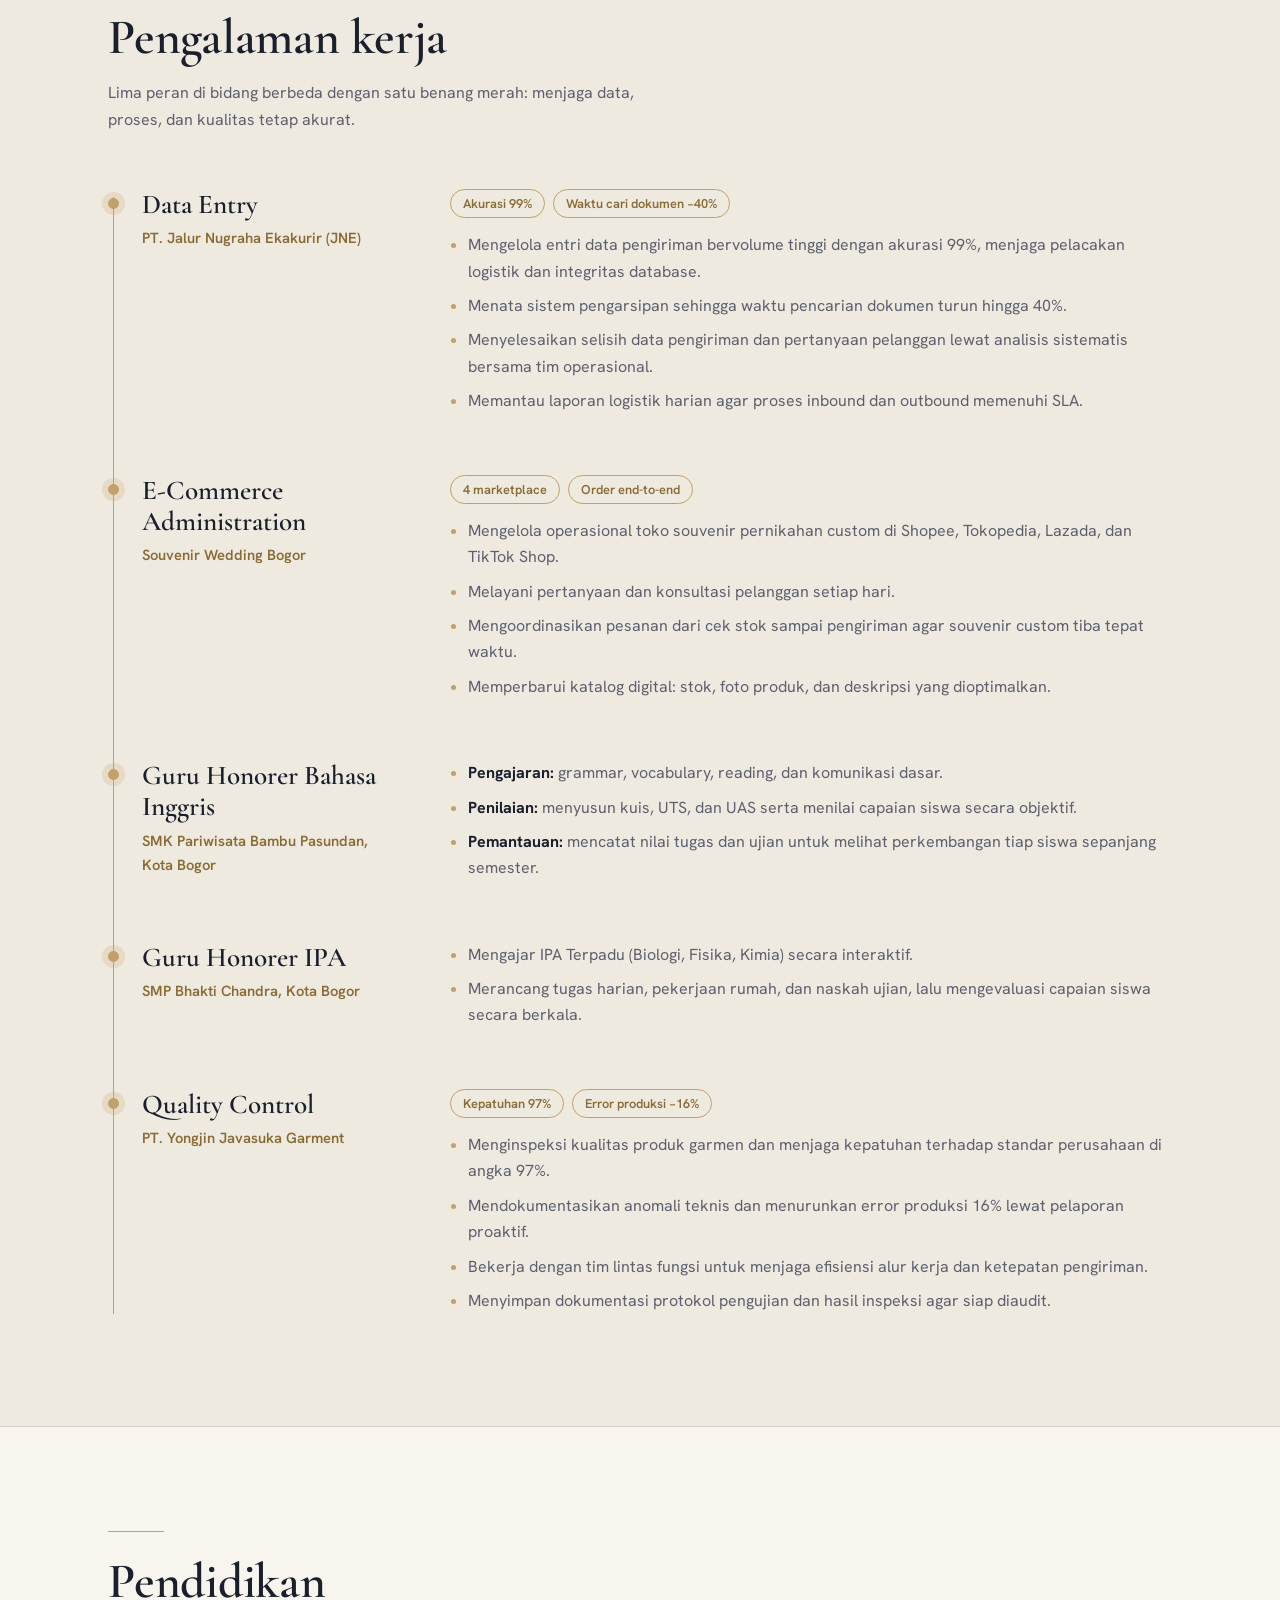
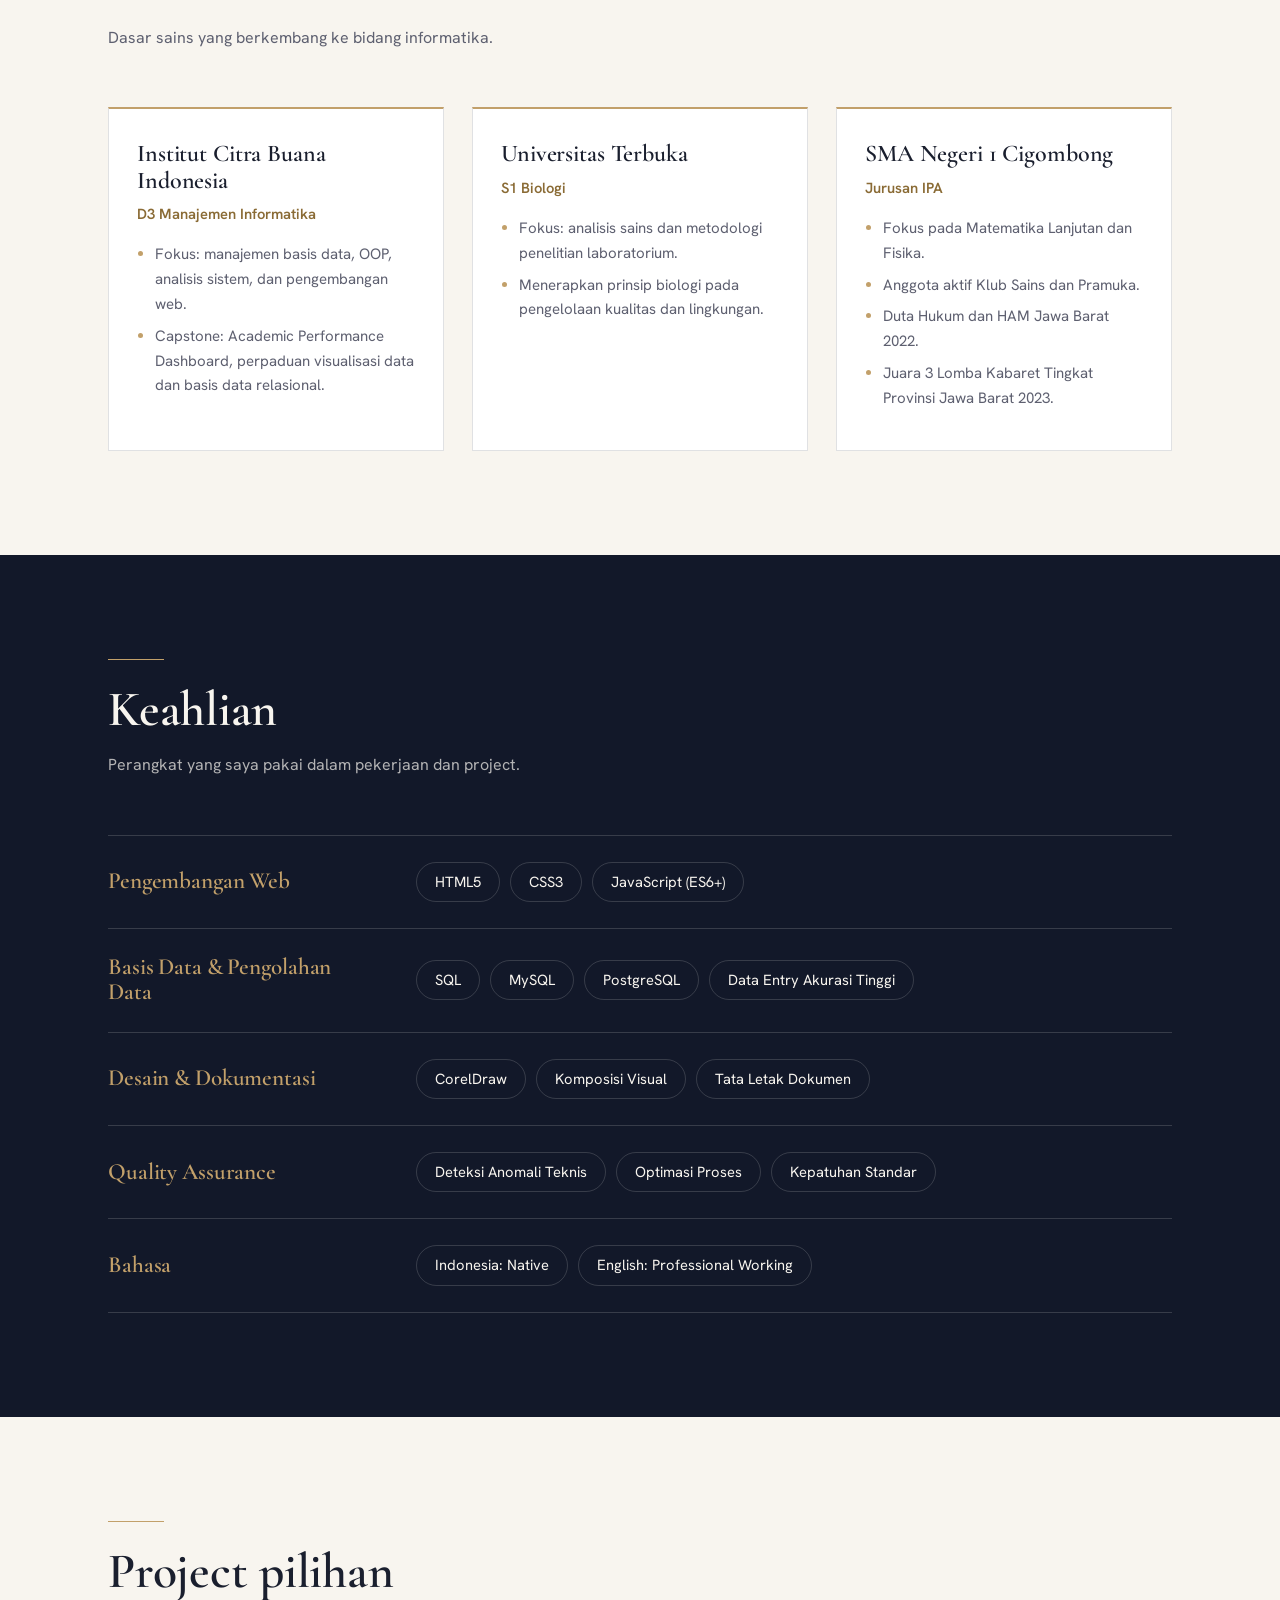
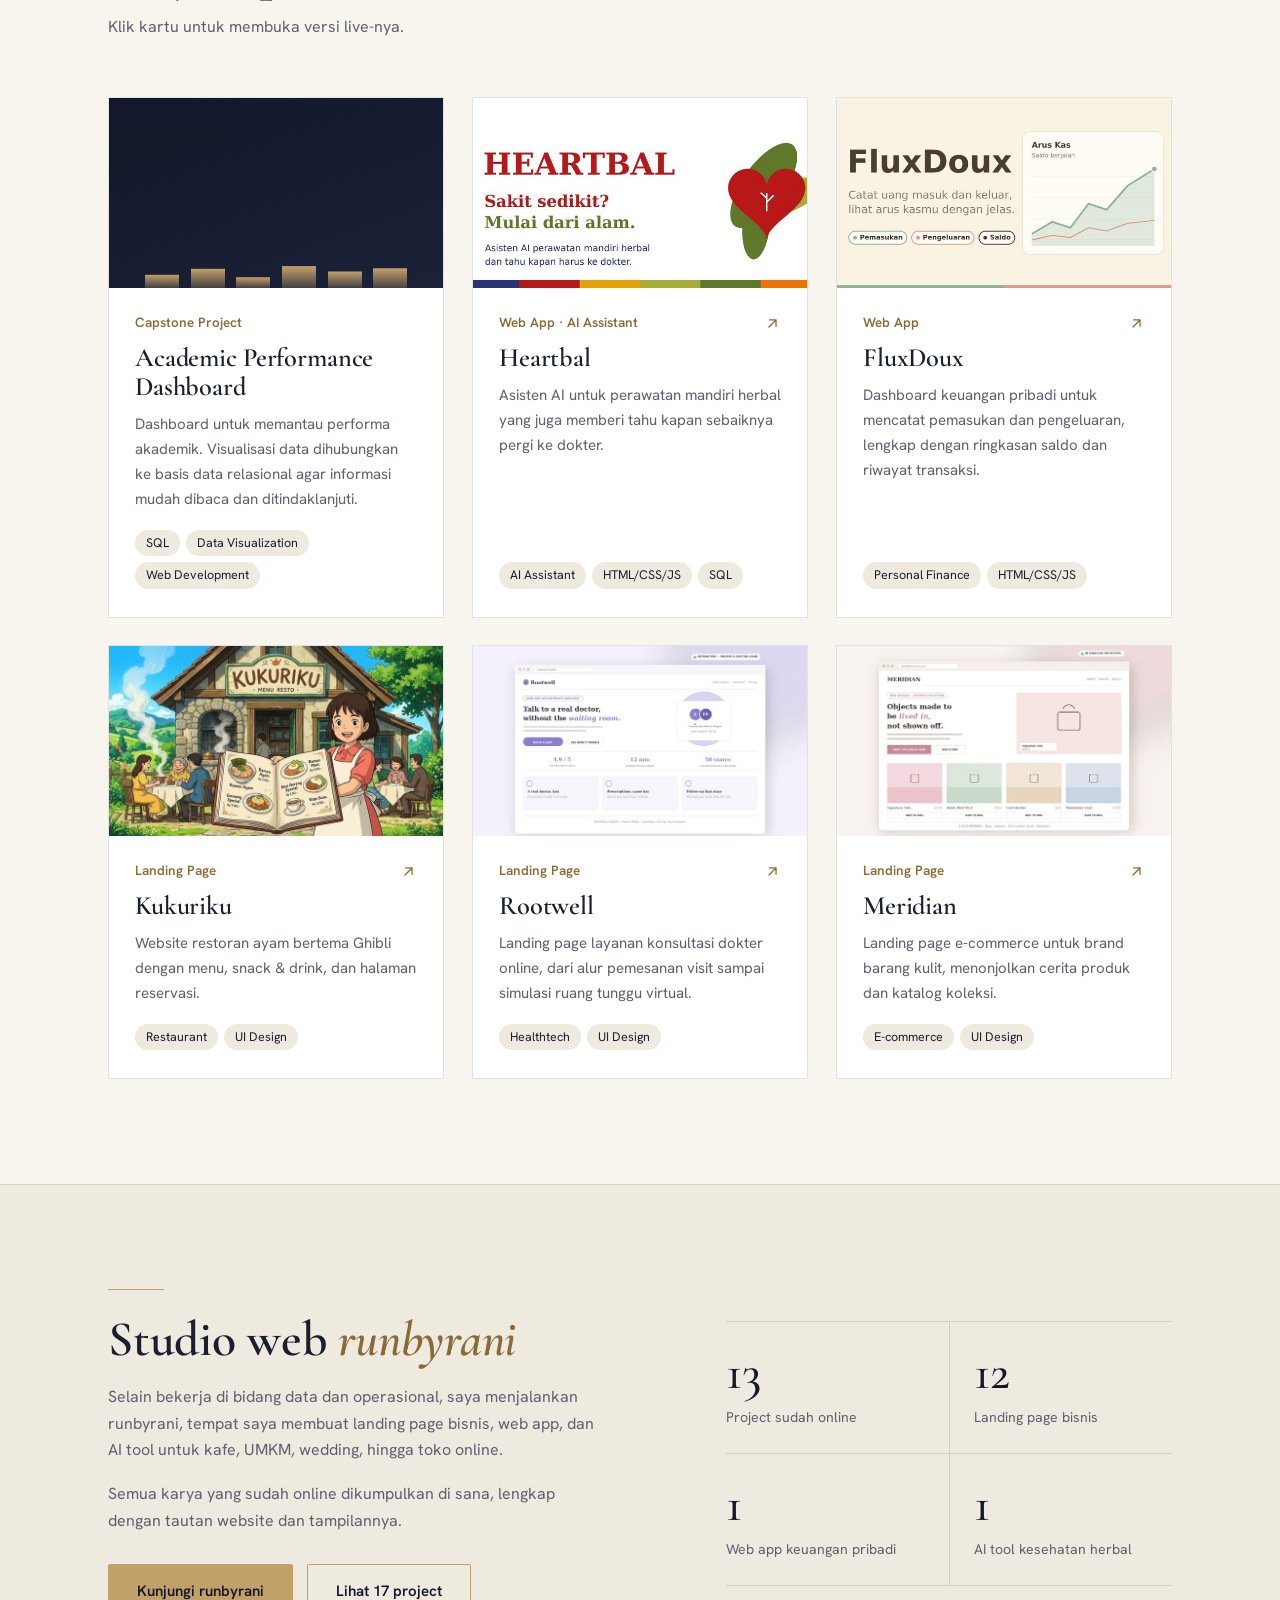
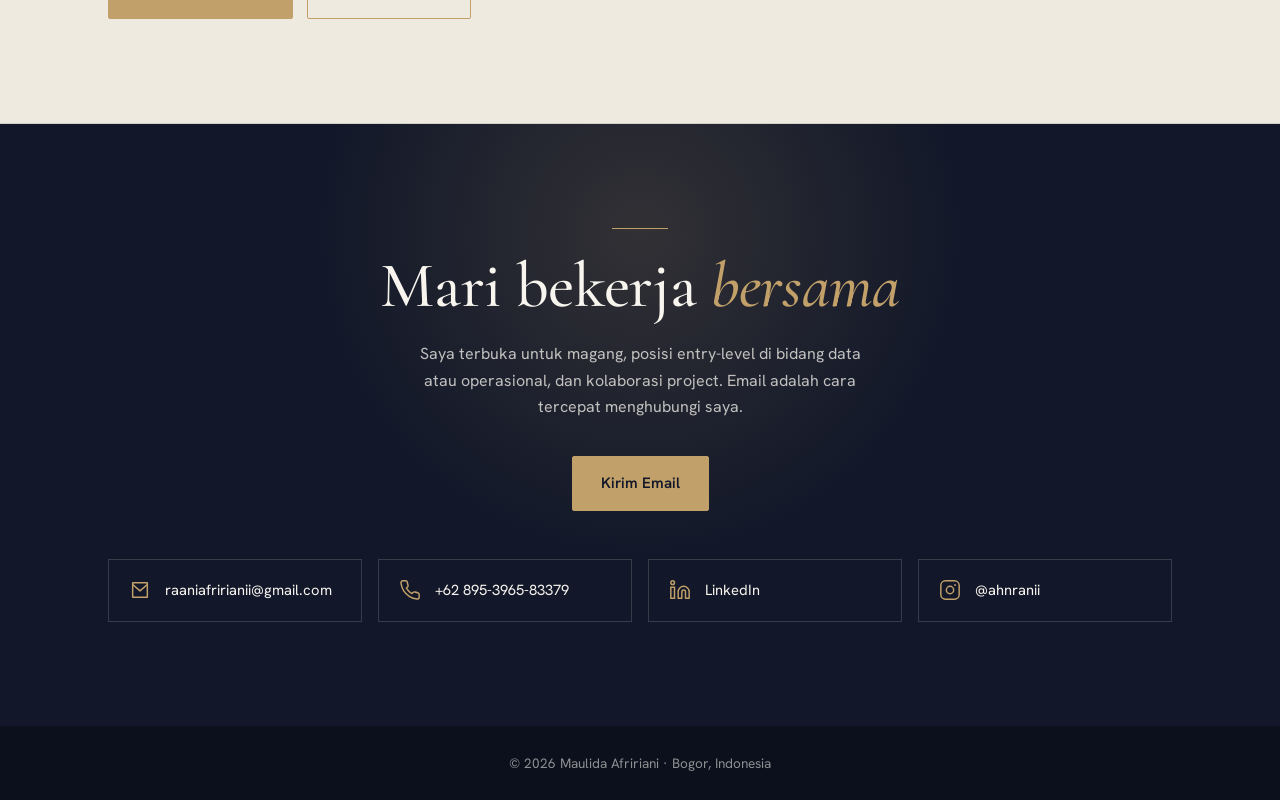
==== commit 77cfde0e: "Update links to runbyrani website" ====
--- a/index.html
+++ b/index.html
@@ -365,9 +365,8 @@
     <p>Selain bekerja di bidang data dan operasional, saya menjalankan runbyrani, tempat saya membuat landing page bisnis, web app, dan AI tool untuk kafe, UMKM, wedding, hingga toko online.</p>
     <p>Semua karya yang sudah online dikumpulkan di sana, lengkap dengan tautan website dan tampilannya.</p>
     <div class="cta-row">
-      <!-- Ganti href di bawah dengan alamat runbyrani yang sudah online -->
-      <a class="btn btn-gold" href="runbyrani/index.html" target="_blank" rel="noopener">Kunjungi runbyrani</a>
-      <a class="btn btn-line" href="runbyrani/projects.html" target="_blank" rel="noopener">Lihat 17 project</a>
+      <a class="btn btn-gold" href="https://runbyrani-v2.vercel.app/" target="_blank" rel="noopener">Kunjungi runbyrani</a>
+      <a class="btn btn-line" href="https://runbyrani-v2.vercel.app/projects.html" target="_blank" rel="noopener">Lihat 17 project</a>
     </div>
   </div>
   <div class="stats">
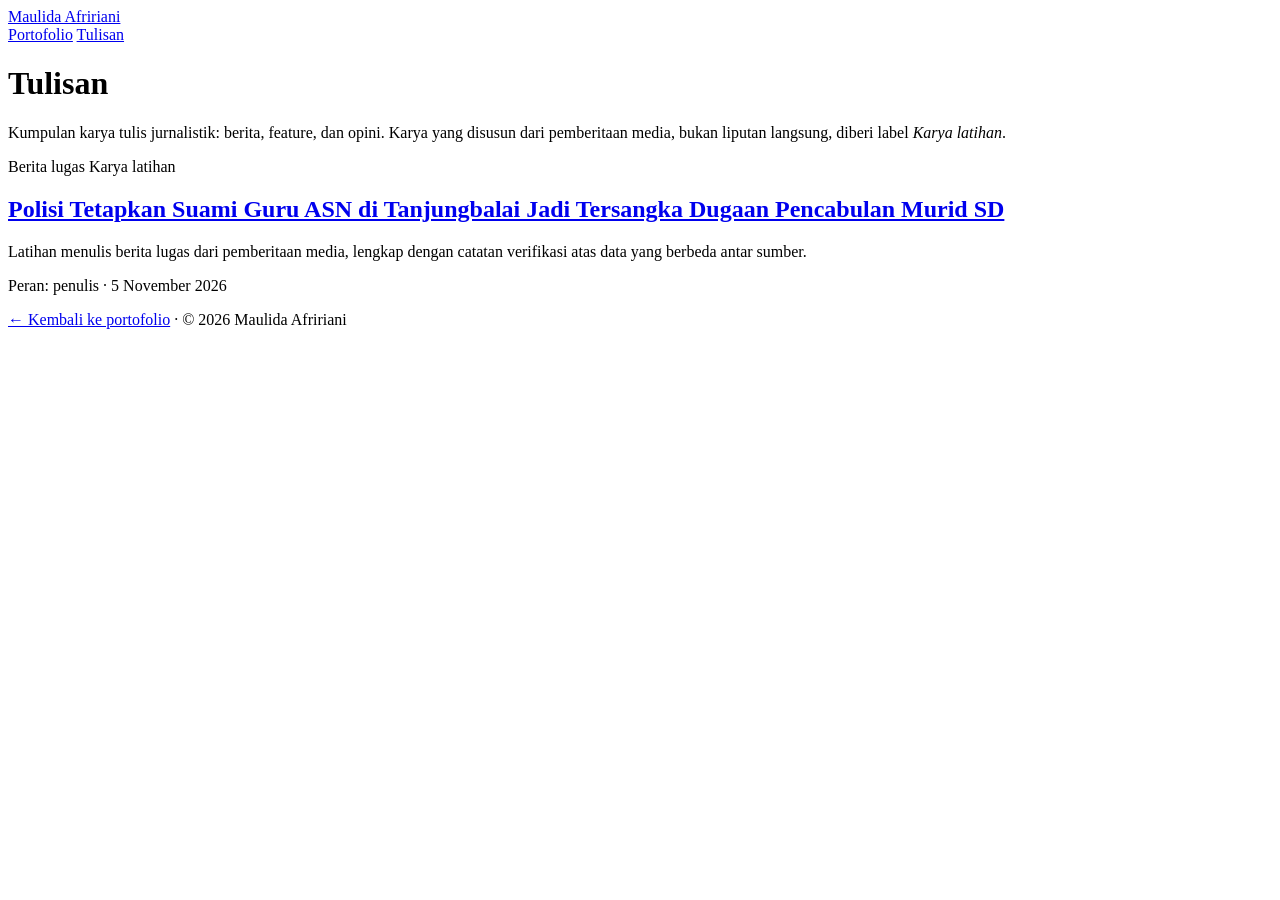
==== commit 1c58c0ba: "Add files via upload" ====
--- a/index.html
+++ b/index.html
@@ -1,444 +1,59 @@
 <!DOCTYPE html>
 <html lang="id">
 <head>
-<script>document.documentElement.classList.add('js')</script>
-<meta charset="UTF-8">
-<meta name="viewport" content="width=device-width, initial-scale=1.0">
-<title>Maulida Afririani — Data Entry, Quality Control & Web Development</title>
-<meta name="description" content="Portofolio Maulida Afririani: lulusan D3 Manajemen Informatika dengan pengalaman data entry (akurasi 99%), quality control, dan pengembangan web. Berbasis di Bogor.">
-<link rel="preconnect" href="https://fonts.googleapis.com">
-<link rel="preconnect" href="https://fonts.gstatic.com" crossorigin>
-<link href="https://fonts.googleapis.com/css2?family=Cormorant+Garamond:ital,wght@0,500;0,600;0,700;1,500&family=Hanken+Grotesk:wght@400;500;600;700&display=swap" rel="stylesheet">
-<style>
-:root{
-  --navy:#121829; --navy-2:#1B2238; --ivory:#F8F5EF; --ivory-2:#EFEAE0;
-  --gold:#C2A06A; --gold-deep:#8A6B35; --ink:#1A1F2E; --muted:#5E6070;
-  --line:rgba(26,31,46,.13); --line-l:rgba(248,245,239,.16); --max:1120px;
-}
-*{box-sizing:border-box}
-html{scroll-behavior:smooth}
-section,header{scroll-margin-top:70px}
-body{margin:0;background:var(--ivory);color:var(--ink);font-family:'Hanken Grotesk',system-ui,sans-serif;line-height:1.65;-webkit-font-smoothing:antialiased}
-h1,h2,h3{font-family:'Cormorant Garamond',Georgia,serif;margin:0;font-weight:600;letter-spacing:-.005em;line-height:1.1}
-a{color:inherit}
-.wrap{max-width:var(--max);margin:0 auto;padding:0 28px}
-section{padding:104px 0}
-:focus-visible{outline:2px solid var(--gold);outline-offset:3px}
-@media(max-width:720px){section{padding:68px 0}.wrap{padding:0 20px}}
-
-.progress{position:fixed;inset:0 0 auto 0;height:2px;background:var(--gold);transform:scaleX(0);transform-origin:left;z-index:100}
-nav{position:sticky;top:0;z-index:50;background:rgba(18,24,41,.88);backdrop-filter:blur(12px);border-bottom:1px solid var(--line-l);color:var(--ivory)}
-nav .wrap{display:flex;align-items:center;justify-content:space-between;padding-top:14px;padding-bottom:14px}
-.nav-name{font-family:'Cormorant Garamond',serif;font-weight:600;font-size:1.35rem;text-decoration:none}
-.nav-links{display:flex;gap:28px;list-style:none;margin:0;padding:0}
-.nav-links a{text-decoration:none;font-size:.9rem;font-weight:500;color:rgba(248,245,239,.72);position:relative;padding:4px 0;transition:color .2s}
-.nav-links a::after{content:'';position:absolute;left:0;bottom:0;height:1px;width:100%;background:var(--gold);transform:scaleX(0);transform-origin:left;transition:transform .3s}
-.nav-links a:hover,.nav-links a.active{color:var(--ivory)}
-.nav-links a:hover::after,.nav-links a.active::after{transform:scaleX(1)}
-@media(max-width:700px){.nav-name{display:none}.nav-links{gap:16px;width:100%;justify-content:space-between}.nav-links a{font-size:.8rem}}
-
-/* Hero */
-.hero{background:var(--navy);color:var(--ivory);padding:88px 0 96px;position:relative;overflow:hidden;--mx:70%;--my:30%}
-.hero::before{content:'';position:absolute;inset:0;background:radial-gradient(600px circle at var(--mx) var(--my),rgba(194,160,106,.16),transparent 60%);pointer-events:none}
-.hero .wrap{position:relative;display:grid;grid-template-columns:1.2fr .8fr;gap:64px;align-items:center}
-@media(max-width:860px){.hero{padding:56px 0 64px}.hero .wrap{grid-template-columns:1fr;gap:48px}}
-.status{display:inline-flex;align-items:center;gap:10px;border:1px solid var(--line-l);padding:7px 16px;border-radius:99px;font-size:.84rem;color:rgba(248,245,239,.85);margin-bottom:30px}
-.status i{width:8px;height:8px;border-radius:50%;background:#7FD1A0;position:relative}
-.status i::after{content:'';position:absolute;inset:-4px;border-radius:50%;border:1px solid #7FD1A0;animation:ping 2.2s ease-out infinite}
-@keyframes ping{from{transform:scale(.6);opacity:.9}to{transform:scale(1.9);opacity:0}}
-.hero h1{font-size:clamp(3.2rem,7vw,5.6rem);font-weight:500;line-height:.98}
-.hero h1 em{font-style:italic;background:linear-gradient(100deg,#E4CD9F,#C2A06A,#F3E4BF,#C2A06A);background-size:250% 100%;-webkit-background-clip:text;background-clip:text;color:transparent;animation:shimmer 8s linear infinite}
-@keyframes shimmer{to{background-position:250% 0}}
-.role{margin:22px 0 0;font-size:1.15rem;font-weight:500;color:var(--gold)}
-.lede{margin:18px 0 0;max-width:54ch;color:rgba(248,245,239,.78);font-size:1.03rem}
-.cta-row{margin-top:36px;display:flex;gap:14px;flex-wrap:wrap}
-.btn{display:inline-flex;align-items:center;gap:10px;padding:14px 28px;font-weight:600;font-size:.94rem;text-decoration:none;border-radius:2px;border:1px solid var(--gold);transition:transform .25s,background .25s,color .25s}
-.btn-gold{background:var(--gold);color:var(--navy)}
-.btn-gold:hover{background:#E4CD9F;transform:translateY(-2px)}
-.btn-line{color:var(--ivory)}
-.btn-line:hover{background:rgba(194,160,106,.14);transform:translateY(-2px)}
-.hero-in>*{animation:rise .9s cubic-bezier(.2,.7,.2,1) both}
-.hero-in>*:nth-child(2){animation-delay:.1s}.hero-in>*:nth-child(3){animation-delay:.2s}.hero-in>*:nth-child(4){animation-delay:.3s}.hero-in>*:nth-child(5){animation-delay:.4s}
-@keyframes rise{from{opacity:0;transform:translateY(22px)}to{opacity:1;transform:none}}
-
-.portrait{position:relative;display:flex;justify-content:center;animation:rise 1s .2s both}
-.portrait .ring{position:absolute;top:50%;left:50%;width:min(440px,112%);aspect-ratio:1;margin:calc(min(440px,112%)/-2) 0 0 calc(min(440px,112%)/-2);border:1px dashed rgba(194,160,106,.5);border-radius:50%;animation:spin 60s linear infinite}
-.portrait .ring::after{content:'';position:absolute;top:-5px;left:50%;width:10px;height:10px;border-radius:50%;background:var(--gold);box-shadow:0 0 16px var(--gold)}
-@keyframes spin{to{transform:rotate(360deg)}}
-.frame{position:relative;width:320px;max-width:78%;animation:floaty 7s ease-in-out infinite}
-.frame::before{content:'';position:absolute;inset:14px -14px -14px 14px;border:1px solid var(--gold);border-radius:160px 160px 4px 4px}
-.frame img{position:relative;display:block;width:100%;aspect-ratio:3/4;object-fit:cover;object-position:center 28%;border-radius:160px 160px 4px 4px}
-@keyframes floaty{50%{transform:translateY(-12px)}}
-.dust span{position:absolute;width:3px;height:3px;border-radius:50%;background:var(--gold);opacity:0;animation:drift 9s linear infinite}
-.dust span:nth-child(1){left:8%;top:80%}.dust span:nth-child(2){left:30%;top:90%;animation-delay:2s}.dust span:nth-child(3){left:55%;top:85%;animation-delay:4s}.dust span:nth-child(4){left:78%;top:92%;animation-delay:1s}.dust span:nth-child(5){left:92%;top:75%;animation-delay:5s}.dust span:nth-child(6){left:44%;top:95%;animation-delay:6.5s}
-@keyframes drift{0%{opacity:0;transform:translateY(0)}15%{opacity:.8}100%{opacity:0;transform:translateY(-520px)}}
-
-/* Snapshot */
-.snap{background:var(--navy-2);color:var(--ivory);border-top:1px solid var(--line-l)}
-.snap .wrap{display:grid;grid-template-columns:repeat(4,1fr)}
-.snap div.c{padding:26px 24px;border-left:1px solid var(--line-l)}
-.snap div.c:first-child{border-left:0;padding-left:0}
-.snap b{display:block;font-family:'Cormorant Garamond',serif;font-size:1.25rem;font-weight:600;color:var(--gold)}
-.snap span{font-size:.9rem;color:rgba(248,245,239,.78)}
-@media(max-width:760px){.snap .wrap{grid-template-columns:1fr 1fr}.snap div.c{border-left:0;padding:18px 0;border-top:1px solid var(--line-l)}.snap div.c:nth-child(-n+2){border-top:0}}
-
-/* Marquee */
-.marquee{overflow:hidden;border-bottom:1px solid var(--line);background:var(--ivory-2);padding:16px 0}
-.marquee-track{display:flex;gap:44px;width:max-content;animation:slide 38s linear infinite;font-family:'Cormorant Garamond',serif;font-style:italic;font-size:1.3rem;color:var(--gold-deep);white-space:nowrap}
-.marquee-track span::after{content:'◆';font-style:normal;font-size:.5rem;margin-left:44px;vertical-align:middle;color:var(--gold)}
-.marquee:hover .marquee-track{animation-play-state:paused}
-@keyframes slide{to{transform:translateX(-50%)}}
-
-/* Headings */
-.sec-head{margin-bottom:56px;max-width:62ch}
-.sec-head h2,.about h2{font-size:clamp(2.1rem,4vw,3.1rem)}
-.sec-head p{margin:16px 0 0;color:var(--muted)}
-.rule{display:block;width:56px;height:1px;background:var(--gold);margin:0 0 22px;transform-origin:left}
-
-/* About */
-.about .grid{display:grid;grid-template-columns:1fr 1fr;gap:72px;align-items:start}
-@media(max-width:860px){.about .grid{grid-template-columns:1fr;gap:44px}}
-.about p{color:var(--muted);margin:20px 0 0}
-.stats{display:grid;grid-template-columns:repeat(2,1fr);border-top:1px solid var(--line)}
-.stat{padding:26px 8px 24px 0;border-bottom:1px solid var(--line)}
-.stat:nth-child(even){padding-left:24px;border-left:1px solid var(--line)}
-.num{font-family:'Cormorant Garamond',serif;font-size:3.1rem;font-weight:500;line-height:1;color:var(--navy)}
-.stat .label{margin-top:8px;font-size:.88rem;color:var(--muted)}
-
-/* Experience */
-.exp{background:var(--ivory-2);border-block:1px solid var(--line)}
-.timeline{position:relative;padding-left:34px}
-.timeline::before{content:'';position:absolute;left:5px;top:8px;bottom:8px;width:1px;background:var(--gold);transform:scaleY(0);transform-origin:top;transition:transform 2s cubic-bezier(.3,.6,.2,1)}
-.timeline.in::before{transform:scaleY(1)}
-.t-item{position:relative;display:grid;grid-template-columns:260px 1fr;gap:12px 48px;padding:0 0 52px}
-.t-item:last-child{padding-bottom:0}
-@media(max-width:800px){.t-item{grid-template-columns:1fr}}
-.t-dot{position:absolute;left:-34px;top:9px;width:11px;height:11px;border-radius:50%;background:var(--ivory-2);border:1px solid var(--gold);transition:background .4s,box-shadow .4s}
-.t-item.in .t-dot{background:var(--gold);box-shadow:0 0 0 6px rgba(194,160,106,.22)}
-.t-role{font-family:'Cormorant Garamond',serif;font-size:1.7rem;font-weight:600;line-height:1.15}
-.t-org{margin-top:6px;font-size:.92rem;color:var(--gold-deep);font-weight:600}
-.t-hl{display:flex;flex-wrap:wrap;gap:8px;margin-bottom:14px}
-.t-hl span{border:1px solid var(--gold);color:var(--gold-deep);font-size:.8rem;font-weight:600;padding:3px 12px;border-radius:99px}
-.t-item ul{margin:0;padding:0 0 0 18px;color:var(--muted)}
-.t-item li{margin-bottom:8px}.t-item li::marker{color:var(--gold)}
-.t-item strong{color:var(--ink)}
-
-/* Education */
-.edu-grid{display:grid;grid-template-columns:repeat(3,1fr);gap:28px}
-@media(max-width:900px){.edu-grid{grid-template-columns:1fr}}
-.edu-card{background:#fff;border:1px solid var(--line);border-top:2px solid var(--gold);padding:32px 28px;transition:transform .35s,box-shadow .35s}
-.edu-card:hover{transform:translateY(-6px);box-shadow:0 24px 40px -24px rgba(18,24,41,.3)}
-.edu-card h3{font-size:1.5rem}
-.edu-card .period{margin:8px 0 16px;color:var(--gold-deep);font-weight:600;font-size:.92rem}
-.edu-card ul{margin:0;padding-left:18px;color:var(--muted);font-size:.94rem}.edu-card li{margin-bottom:7px}.edu-card li::marker{color:var(--gold)}
-
-/* Skills */
-.skills{background:var(--navy);color:var(--ivory)}
-.skills .sec-head p{color:rgba(248,245,239,.7)}
-.skill-group{display:grid;grid-template-columns:260px 1fr;gap:16px 48px;padding:26px 0;border-top:1px solid var(--line-l);align-items:center}
-.skill-group:last-child{border-bottom:1px solid var(--line-l)}
-@media(max-width:760px){.skill-group{grid-template-columns:1fr}}
-.skill-group h3{font-size:1.45rem;color:var(--gold)}
-.pill-row{display:flex;flex-wrap:wrap;gap:10px}
-.pill{border:1px solid var(--line-l);padding:7px 18px;font-size:.92rem;border-radius:99px;transition:background .25s,color .25s,border-color .25s,transform .25s}
-.pill:hover{background:var(--gold);color:var(--navy);border-color:var(--gold);transform:translateY(-2px)}
-
-/* Projects */
-.proj-grid{display:grid;grid-template-columns:repeat(3,1fr);gap:28px}
-@media(max-width:980px){.proj-grid{grid-template-columns:repeat(2,1fr)}}@media(max-width:640px){.proj-grid{grid-template-columns:1fr}}
-.proj-card{display:flex;flex-direction:column;background:#fff;border:1px solid var(--line);text-decoration:none;color:inherit;overflow:hidden;transition:box-shadow .35s,border-color .35s,transform .25s ease-out;will-change:transform}
-.proj-card.is-link:hover{border-color:var(--gold);box-shadow:0 30px 50px -28px rgba(18,24,41,.45)}
-.proj-thumb{height:190px;overflow:hidden;background:var(--navy);position:relative}
-.proj-thumb img{display:block;width:100%;height:100%;object-fit:cover;object-position:top;transition:transform .7s cubic-bezier(.2,.7,.2,1)}
-.proj-card.is-link:hover .proj-thumb img{transform:scale(1.07)}
-.chart{height:100%;display:flex;align-items:flex-end;gap:12px;padding:30px 36px 0;background:linear-gradient(160deg,var(--navy),var(--navy-2))}
-.chart i{flex:1;background:linear-gradient(var(--gold),rgba(194,160,106,.25));height:var(--h);transform:scaleY(.15);transform-origin:bottom;animation:bars 3.6s ease-in-out infinite alternate;animation-delay:var(--dl)}
-@keyframes bars{to{transform:scaleY(1)}}
-.proj-body{padding:24px 26px 28px;display:flex;flex-direction:column;flex:1}
-.proj-tag{display:flex;justify-content:space-between;align-items:center;font-size:.84rem;font-weight:600;color:var(--gold-deep);margin-bottom:10px}
-.proj-tag svg{width:17px;height:17px;transition:transform .3s}.proj-card.is-link:hover .proj-tag svg{transform:translate(3px,-3px)}
-.proj-card h3{font-size:1.65rem}
-.proj-card p{margin:10px 0 18px;color:var(--muted);font-size:.94rem;flex:1}
-.proj-meta{display:flex;flex-wrap:wrap;gap:6px}
-.proj-meta span{font-size:.78rem;background:var(--ivory-2);padding:3px 11px;border-radius:99px;color:var(--ink)}
-
-/* Contact */
-.contact{background:var(--navy);color:var(--ivory);text-align:center;position:relative;overflow:hidden}
-.contact::before{content:'';position:absolute;left:50%;top:-40%;width:700px;height:700px;margin-left:-350px;border-radius:50%;background:radial-gradient(circle,rgba(194,160,106,.18),transparent 65%);animation:breathe 8s ease-in-out infinite}
-@keyframes breathe{50%{transform:scale(1.2);opacity:.6}}
-.contact .wrap{position:relative}
-.contact h2{font-size:clamp(2.4rem,5vw,4rem);font-weight:500}
-.contact h2 em{color:var(--gold)}
-.contact p{max-width:52ch;margin:20px auto 0;color:rgba(248,245,239,.75)}
-.contact .cta-row{justify-content:center}
-.social-row{margin-top:48px;display:grid;grid-template-columns:repeat(auto-fit,minmax(210px,1fr));gap:16px;text-align:left}
-.social-card{display:flex;align-items:center;gap:14px;padding:18px 20px;border:1px solid var(--line-l);text-decoration:none;font-size:.92rem;overflow-wrap:anywhere;transition:border-color .25s,background .25s,transform .25s}
-.social-card:hover{border-color:var(--gold);background:rgba(194,160,106,.1);transform:translateY(-3px)}
-.social-icon{width:22px;height:22px;flex-shrink:0;color:var(--gold)}
-footer{background:#0C101D;color:rgba(248,245,239,.55);text-align:center;font-size:.85rem;padding:26px 20px}
-
-
-.studio{background:var(--ivory-2);border-block:1px solid var(--line)}
-.studio .grid2{display:grid;grid-template-columns:1.1fr .9fr;gap:72px;align-items:center}
-@media(max-width:860px){.studio .grid2{grid-template-columns:1fr;gap:40px}}
-.studio h2{font-size:clamp(2.1rem,4vw,3.1rem)}.studio h2 em{font-style:italic;color:var(--gold-deep)}
-.studio p{color:var(--muted);margin:18px 0 0;max-width:54ch}
-.studio .btn-line{color:var(--navy)}.studio .btn-line:hover{background:rgba(194,160,106,.2)}
-.studio .cta-row{margin-top:30px}
-/* Reveal */
-.js .reveal{opacity:0;transform:translateY(24px);transition:opacity .9s cubic-bezier(.2,.7,.2,1),transform .9s cubic-bezier(.2,.7,.2,1);transition-delay:var(--d,0s)}
-.js .reveal.in{opacity:1;transform:none}
-.js .rule.reveal{transform:scaleX(0)}.js .rule.reveal.in{transform:none}
-@media(prefers-reduced-motion:reduce){*,*::before,*::after{animation:none!important;transition:none!important}.js .reveal{opacity:1;transform:none}.timeline::before{transform:none}}
-</style>
+  <meta charset="utf-8">
+  <meta name="viewport" content="width=device-width, initial-scale=1">
+  <title>Tulisan | Maulida Afririani</title>
+  <meta name="description" content="Kumpulan tulisan jurnalistik Maulida Afririani: berita, feature, dan opini. Karya latihan diberi label.">
+  <meta property="og:type" content="website">
+  <meta property="og:locale" content="id_ID">
+  <meta property="og:title" content="Tulisan | Maulida Afririani">
+  <meta property="og:description" content="Kumpulan tulisan jurnalistik: berita, feature, dan opini.">
+  <meta name="twitter:card" content="summary">
+  <link rel="stylesheet" href="/tulisan/style.css">
 </head>
 <body>
-<div class="progress" id="progress"></div>
-<nav id="nav"><div class="wrap">
-  <a class="nav-name" href="#top">Maulida Afririani</a>
-  <ul class="nav-links">
-    <li><a href="#about">Tentang</a></li><li><a href="#experience">Pengalaman</a></li><li><a href="#education">Pendidikan</a></li><li><a href="#skills">Keahlian</a></li><li><a href="#projects">Project</a></li><li><a href="#studio">Studio</a></li><li><a href="#contact">Kontak</a></li>
-  </ul>
-</div></nav>
+  <header class="topbar">
+    <div class="wrap">
+      <a href="/">Maulida Afririani</a>
+      <nav class="links" aria-label="Navigasi">
+        <a href="/">Portofolio</a>
+        <a href="/tulisan/" aria-current="page">Tulisan</a>
+      </nav>
+    </div>
+  </header>
 
-<header class="hero" id="top">
-  <div class="dust" aria-hidden="true"><span></span><span></span><span></span><span></span><span></span><span></span></div>
-  <div class="wrap">
-    <div class="hero-in">
-      <span class="status"><i></i>Terbuka untuk magang & posisi entry-level</span>
-      <h1>Maulida <em>Afririani</em></h1>
-      <p class="role">Data Entry · Quality Control · Web Developer Junior</p>
-      <p class="lede">Lulusan D3 Manajemen Informatika yang menjaga akurasi data hingga 99% di lingkungan logistik bervolume tinggi, dan membangun dashboard serta website yang membuat data lebih mudah dipakai.</p>
-      <div class="cta-row">
-        <a href="#projects" class="btn btn-gold">Lihat Project</a>
-        <a href="mailto:raaniafririanii@gmail.com" class="btn btn-line">Kirim Email</a>
-      </div>
+  <main class="wrap">
+    <h1>Tulisan</h1>
+    <p class="lead">
+      Kumpulan karya tulis jurnalistik: berita, feature, dan opini. Karya yang disusun dari pemberitaan
+      media, bukan liputan langsung, diberi label <em>Karya latihan</em>.
+    </p>
+
+    <!-- ===== Kartu karya. Satu <article class="card"> per tulisan. Yang terbaru taruh paling atas. ===== -->
+
+    <!-- Contoh untuk karya berikutnya (hapus tanda komentar, lalu ganti isinya):
+    <article class="card">
+      <span class="badge">Feature naratif</span>
+      <h2><a href="/tulisan/karhutla-papua.html">Judul tulisan karhutla Papua</a></h2>
+      <p>Satu-dua kalimat ringkasan isi tulisan.</p>
+      <p class="meta">Peran: penulis &middot; <time datetime="2026-11-20">20 November 2026</time></p>
+    </article>
+    -->
+
+    <article class="card">
+      <span class="badge">Berita lugas</span>
+      <span class="badge">Karya latihan</span>
+      <h2><a href="/tulisan/berita-latihan-tanjungbalai.html">Polisi Tetapkan Suami Guru ASN di Tanjungbalai Jadi Tersangka Dugaan Pencabulan Murid SD</a></h2>
+      <p>Latihan menulis berita lugas dari pemberitaan media, lengkap dengan catatan verifikasi atas data yang berbeda antar sumber.</p>
+      <p class="meta">Peran: penulis &middot; <time datetime="2026-11-05">5 November 2026</time></p>
+    </article>
+  </main>
+
+  <footer>
+    <div class="wrap">
+      <p><a href="/">&larr; Kembali ke portofolio</a> &middot; &copy; 2026 Maulida Afririani</p>
     </div>
-    <div class="portrait">
-      <span class="ring" aria-hidden="true"></span>
-      <div class="frame"><img src="[data-uri]" alt="Foto Maulida Afririani"></div>
-    </div>
-  </div>
-</header>
-
-<div class="snap"><div class="wrap">
-  <div class="c"><b>Bogor, Jawa Barat</b><span>Domisili</span></div>
-  <div class="c"><b>D3 Manajemen Informatika</b><span>Institut Citra Buana Indonesia</span></div>
-  <div class="c"><b>Data Entry di JNE</b><span>Pengalaman terakhir, 6 bulan</span></div>
-  <div class="c"><b>Indonesia & Inggris</b><span>Native · Professional working</span></div>
-</div></div>
-
-<div class="marquee" aria-hidden="true"><div class="marquee-track">
-  <span>Data Entry</span><span>SQL</span><span>Quality Control</span><span>Web Development</span><span>Dashboard</span><span>MySQL</span><span>PostgreSQL</span><span>E-Commerce</span><span>Data Visualization</span>
-  <span>Data Entry</span><span>SQL</span><span>Quality Control</span><span>Web Development</span><span>Dashboard</span><span>MySQL</span><span>PostgreSQL</span><span>E-Commerce</span><span>Data Visualization</span>
-</div></div>
-
-<section class="about" id="about"><div class="wrap"><div class="grid">
-  <div>
-    <span class="rule"></span>
-    <h2>Teliti pada angka, tanggap pada proses</h2>
-    <p>Saya mahasiswa Manajemen Informatika dengan satu tahun pengalaman di Quality Control dan enam bulan menangani data pengiriman bervolume tinggi di JNE. Dua pengalaman itu melatih saya bekerja cepat tanpa mengorbankan ketepatan.</p>
-    <p>Saya terbiasa menjembatani sisi teknis dan operasional: menelusuri selisih data, merapikan alur dokumen, dan membangun dashboard akademik untuk memantau performa. Di luar pekerjaan, saya aktif sebagai bookstagrammer dan sedang merintis perpustakaan keliling sebagai proyek pribadi.</p>
-  </div>
-  <div class="stats">
-    <div class="stat"><div class="num">99%</div><div class="label">Akurasi entri data</div></div>
-    <div class="stat"><div class="num">40%</div><div class="label">Pencarian dokumen lebih cepat</div></div>
-    <div class="stat"><div class="num">97%</div><div class="label">Tingkat kepatuhan standar QC</div></div>
-    <div class="stat"><div class="num">16%</div><div class="label">Penurunan error produksi</div></div>
-    <div class="stat"><div class="num">4</div><div class="label">Marketplace dikelola: Shopee, Tokopedia, Lazada, TikTok Shop</div></div>
-    <div class="stat"><div class="num">5</div><div class="label">Peran profesional lintas bidang</div></div>
-  </div>
-</div></div></section>
-
-<section class="exp" id="experience"><div class="wrap">
-  <div class="sec-head"><span class="rule"></span><h2>Pengalaman kerja</h2><p>Lima peran di bidang berbeda dengan satu benang merah: menjaga data, proses, dan kualitas tetap akurat.</p></div>
-  <div class="timeline">
-    <!-- Tambahkan periode kerja (mis. "Jan 2025 – Jun 2025") di dalam .t-org agar rekruter bisa melihat durasi -->
-    <div class="t-item"><div class="t-dot"></div>
-      <div><div class="t-role">Data Entry</div><div class="t-org">PT. Jalur Nugraha Ekakurir (JNE)</div></div>
-      <div><div class="t-hl"><span>Akurasi 99%</span><span>Waktu cari dokumen −40%</span></div><ul>
-        <li>Mengelola entri data pengiriman bervolume tinggi dengan akurasi 99%, menjaga pelacakan logistik dan integritas database.</li>
-        <li>Menata sistem pengarsipan sehingga waktu pencarian dokumen turun hingga 40%.</li>
-        <li>Menyelesaikan selisih data pengiriman dan pertanyaan pelanggan lewat analisis sistematis bersama tim operasional.</li>
-        <li>Memantau laporan logistik harian agar proses inbound dan outbound memenuhi SLA.</li></ul></div></div>
-    <div class="t-item"><div class="t-dot"></div>
-      <div><div class="t-role">E-Commerce Administration</div><div class="t-org">Souvenir Wedding Bogor</div></div>
-      <div><div class="t-hl"><span>4 marketplace</span><span>Order end-to-end</span></div><ul>
-        <li>Mengelola operasional toko souvenir pernikahan custom di Shopee, Tokopedia, Lazada, dan TikTok Shop.</li>
-        <li>Melayani pertanyaan dan konsultasi pelanggan setiap hari.</li>
-        <li>Mengoordinasikan pesanan dari cek stok sampai pengiriman agar souvenir custom tiba tepat waktu.</li>
-        <li>Memperbarui katalog digital: stok, foto produk, dan deskripsi yang dioptimalkan.</li></ul></div></div>
-    <div class="t-item"><div class="t-dot"></div>
-      <div><div class="t-role">Guru Honorer Bahasa Inggris</div><div class="t-org">SMK Pariwisata Bambu Pasundan, Kota Bogor</div></div>
-      <div><ul>
-        <li><strong>Pengajaran:</strong> grammar, vocabulary, reading, dan komunikasi dasar.</li>
-        <li><strong>Penilaian:</strong> menyusun kuis, UTS, dan UAS serta menilai capaian siswa secara objektif.</li>
-        <li><strong>Pemantauan:</strong> mencatat nilai tugas dan ujian untuk melihat perkembangan tiap siswa sepanjang semester.</li></ul></div></div>
-    <div class="t-item"><div class="t-dot"></div>
-      <div><div class="t-role">Guru Honorer IPA</div><div class="t-org">SMP Bhakti Chandra, Kota Bogor</div></div>
-      <div><ul>
-        <li>Mengajar IPA Terpadu (Biologi, Fisika, Kimia) secara interaktif.</li>
-        <li>Merancang tugas harian, pekerjaan rumah, dan naskah ujian, lalu mengevaluasi capaian siswa secara berkala.</li></ul></div></div>
-    <div class="t-item"><div class="t-dot"></div>
-      <div><div class="t-role">Quality Control</div><div class="t-org">PT. Yongjin Javasuka Garment</div></div>
-      <div><div class="t-hl"><span>Kepatuhan 97%</span><span>Error produksi −16%</span></div><ul>
-        <li>Menginspeksi kualitas produk garmen dan menjaga kepatuhan terhadap standar perusahaan di angka 97%.</li>
-        <li>Mendokumentasikan anomali teknis dan menurunkan error produksi 16% lewat pelaporan proaktif.</li>
-        <li>Bekerja dengan tim lintas fungsi untuk menjaga efisiensi alur kerja dan ketepatan pengiriman.</li>
-        <li>Menyimpan dokumentasi protokol pengujian dan hasil inspeksi agar siap diaudit.</li></ul></div></div>
-  </div>
-</div></section>
-
-<section id="education"><div class="wrap">
-  <div class="sec-head"><span class="rule"></span><h2>Pendidikan</h2><p>Dasar sains yang berkembang ke bidang informatika.</p></div>
-  <div class="edu-grid">
-    <div class="edu-card"><h3>Institut Citra Buana Indonesia</h3><div class="period">D3 Manajemen Informatika</div><ul>
-      <li>Fokus: manajemen basis data, OOP, analisis sistem, dan pengembangan web.</li>
-      <li>Capstone: Academic Performance Dashboard, perpaduan visualisasi data dan basis data relasional.</li></ul></div>
-    <div class="edu-card"><h3>Universitas Terbuka</h3><div class="period">S1 Biologi</div><ul>
-      <li>Fokus: analisis sains dan metodologi penelitian laboratorium.</li>
-      <li>Menerapkan prinsip biologi pada pengelolaan kualitas dan lingkungan.</li></ul></div>
-    <div class="edu-card"><h3>SMA Negeri 1 Cigombong</h3><div class="period">Jurusan IPA</div><ul>
-      <li>Fokus pada Matematika Lanjutan dan Fisika.</li>
-      <li>Anggota aktif Klub Sains dan Pramuka.</li>
-      <li>Duta Hukum dan HAM Jawa Barat 2022.</li>
-      <li>Juara 3 Lomba Kabaret Tingkat Provinsi Jawa Barat 2023.</li></ul></div>
-  </div>
-</div></section>
-
-<section class="skills" id="skills"><div class="wrap">
-  <div class="sec-head"><span class="rule"></span><h2>Keahlian</h2><p>Perangkat yang saya pakai dalam pekerjaan dan project.</p></div>
-  <div class="skill-group"><h3>Pengembangan Web</h3><div class="pill-row"><span class="pill">HTML5</span><span class="pill">CSS3</span><span class="pill">JavaScript (ES6+)</span></div></div>
-  <div class="skill-group"><h3>Basis Data & Pengolahan Data</h3><div class="pill-row"><span class="pill">SQL</span><span class="pill">MySQL</span><span class="pill">PostgreSQL</span><span class="pill">Data Entry Akurasi Tinggi</span></div></div>
-  <div class="skill-group"><h3>Desain & Dokumentasi</h3><div class="pill-row"><span class="pill">CorelDraw</span><span class="pill">Komposisi Visual</span><span class="pill">Tata Letak Dokumen</span></div></div>
-  <div class="skill-group"><h3>Quality Assurance</h3><div class="pill-row"><span class="pill">Deteksi Anomali Teknis</span><span class="pill">Optimasi Proses</span><span class="pill">Kepatuhan Standar</span></div></div>
-  <div class="skill-group"><h3>Bahasa</h3><div class="pill-row"><span class="pill">Indonesia: Native</span><span class="pill">English: Professional Working</span></div></div>
-</div></section>
-
-<section id="projects"><div class="wrap">
-  <div class="sec-head"><span class="rule"></span><h2>Project pilihan</h2><p>Klik kartu untuk membuka versi live-nya.</p></div>
-  <div class="proj-grid">
-    <div class="proj-card">
-      <div class="proj-thumb"><div class="chart" aria-hidden="true"><i style="--h:55%;--dl:0s"></i><i style="--h:80%;--dl:.4s"></i><i style="--h:45%;--dl:.8s"></i><i style="--h:92%;--dl:.2s"></i><i style="--h:68%;--dl:.6s"></i><i style="--h:84%;--dl:1s"></i></div></div>
-      <div class="proj-body"><div class="proj-tag"><span>Capstone Project</span></div>
-        <h3>Academic Performance Dashboard</h3>
-        <p>Dashboard untuk memantau performa akademik. Visualisasi data dihubungkan ke basis data relasional agar informasi mudah dibaca dan ditindaklanjuti.</p>
-        <div class="proj-meta"><span>SQL</span><span>Data Visualization</span><span>Web Development</span></div></div>
-    </div>
-    <a class="proj-card is-link" href="https://heartbal.vercel.app/" target="_blank" rel="noopener">
-      <div class="proj-thumb"><img src="[data-uri]" alt="Tampilan Heartbal" loading="lazy"></div>
-      <div class="proj-body"><div class="proj-tag"><span>Web App · AI Assistant</span><svg viewBox="0 0 24 24" fill="none" stroke="currentColor" stroke-width="1.8"><path d="M7 17 17 7M8 7h9v9" stroke-linecap="round" stroke-linejoin="round"/></svg></div>
-        <h3>Heartbal</h3>
-        <p>Asisten AI untuk perawatan mandiri herbal yang juga memberi tahu kapan sebaiknya pergi ke dokter.</p>
-        <div class="proj-meta"><span>AI Assistant</span><span>HTML/CSS/JS</span><span>SQL</span></div></div></a>
-    <a class="proj-card is-link" href="http://www.fluxdoux.my.id/" target="_blank" rel="noopener">
-      <div class="proj-thumb"><img src="[data-uri]" alt="Tampilan FluxDoux" loading="lazy"></div>
-      <div class="proj-body"><div class="proj-tag"><span>Web App</span><svg viewBox="0 0 24 24" fill="none" stroke="currentColor" stroke-width="1.8"><path d="M7 17 17 7M8 7h9v9" stroke-linecap="round" stroke-linejoin="round"/></svg></div>
-        <h3>FluxDoux</h3>
-        <p>Dashboard keuangan pribadi untuk mencatat pemasukan dan pengeluaran, lengkap dengan ringkasan saldo dan riwayat transaksi.</p>
-        <div class="proj-meta"><span>Personal Finance</span><span>HTML/CSS/JS</span></div></div></a>
-    <a class="proj-card is-link" href="https://raniafririani.github.io/kukuriku/" target="_blank" rel="noopener">
-      <div class="proj-thumb"><img src="[data-uri]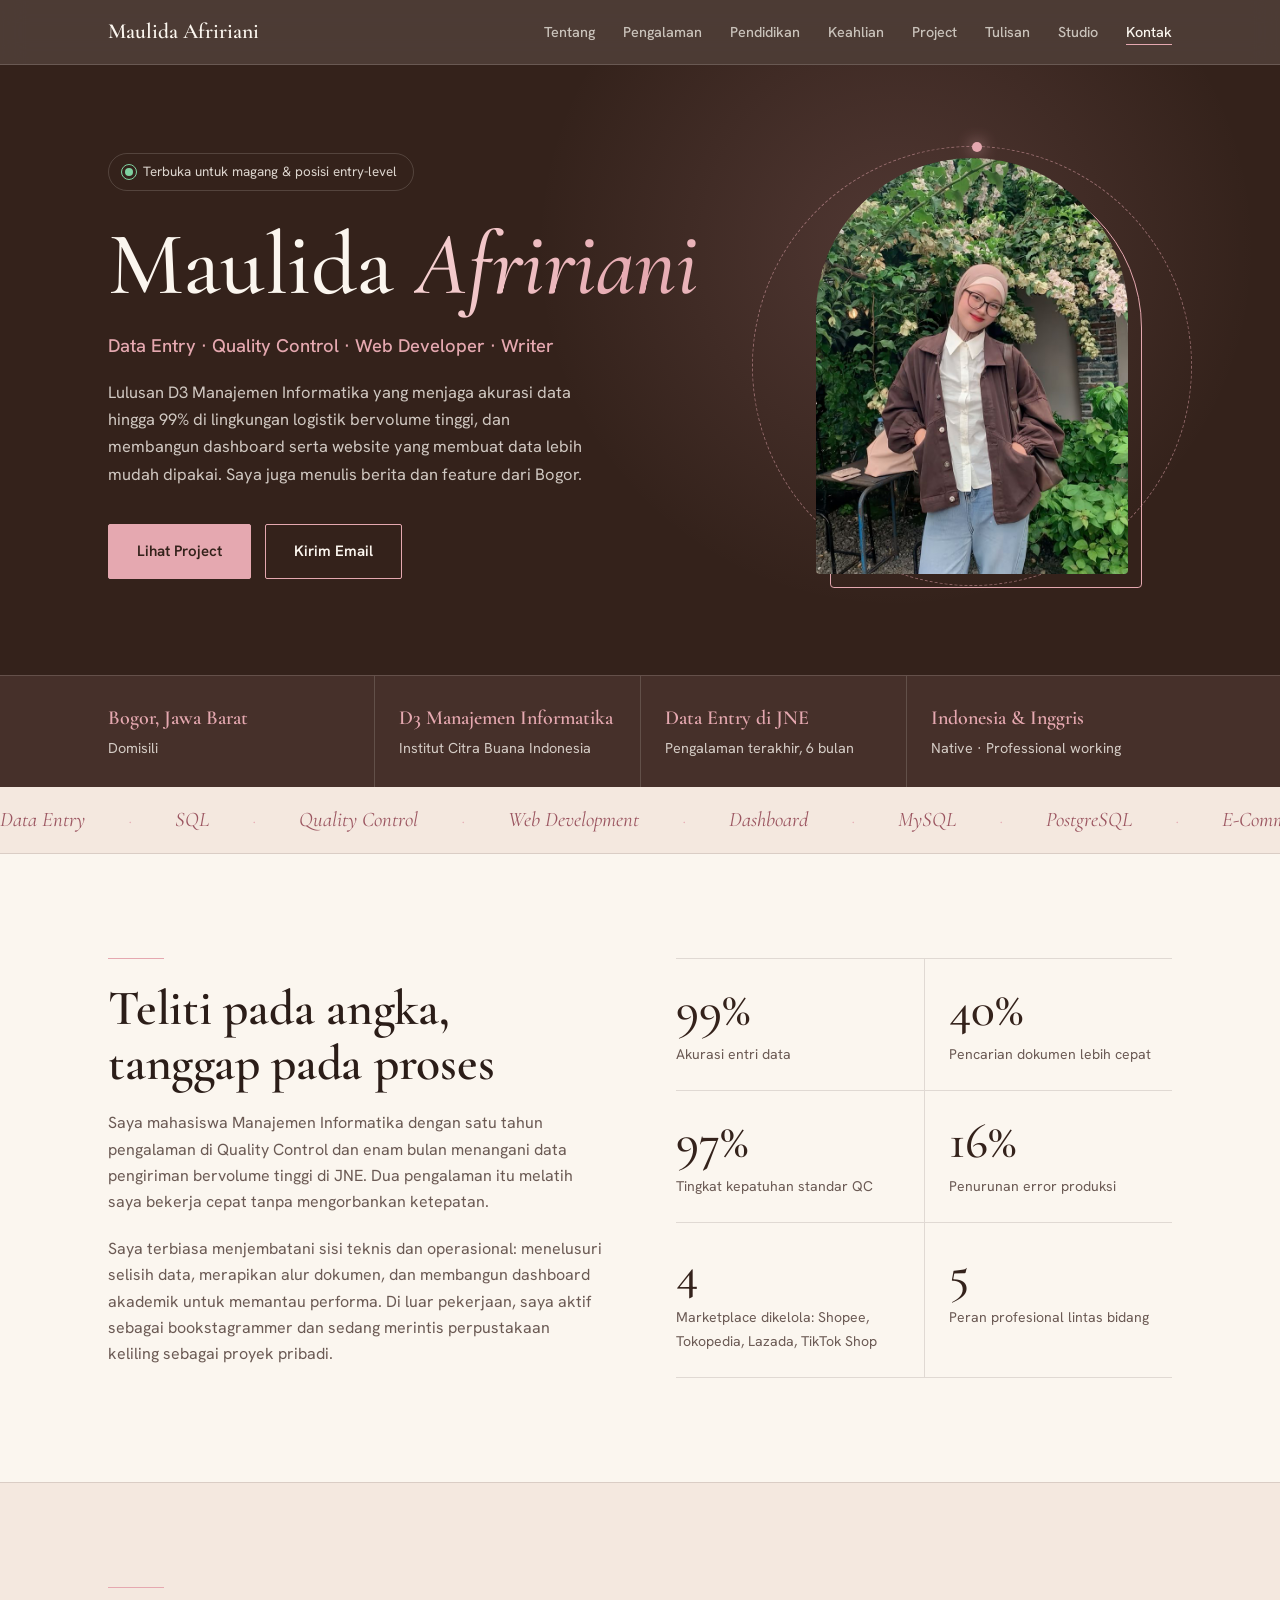
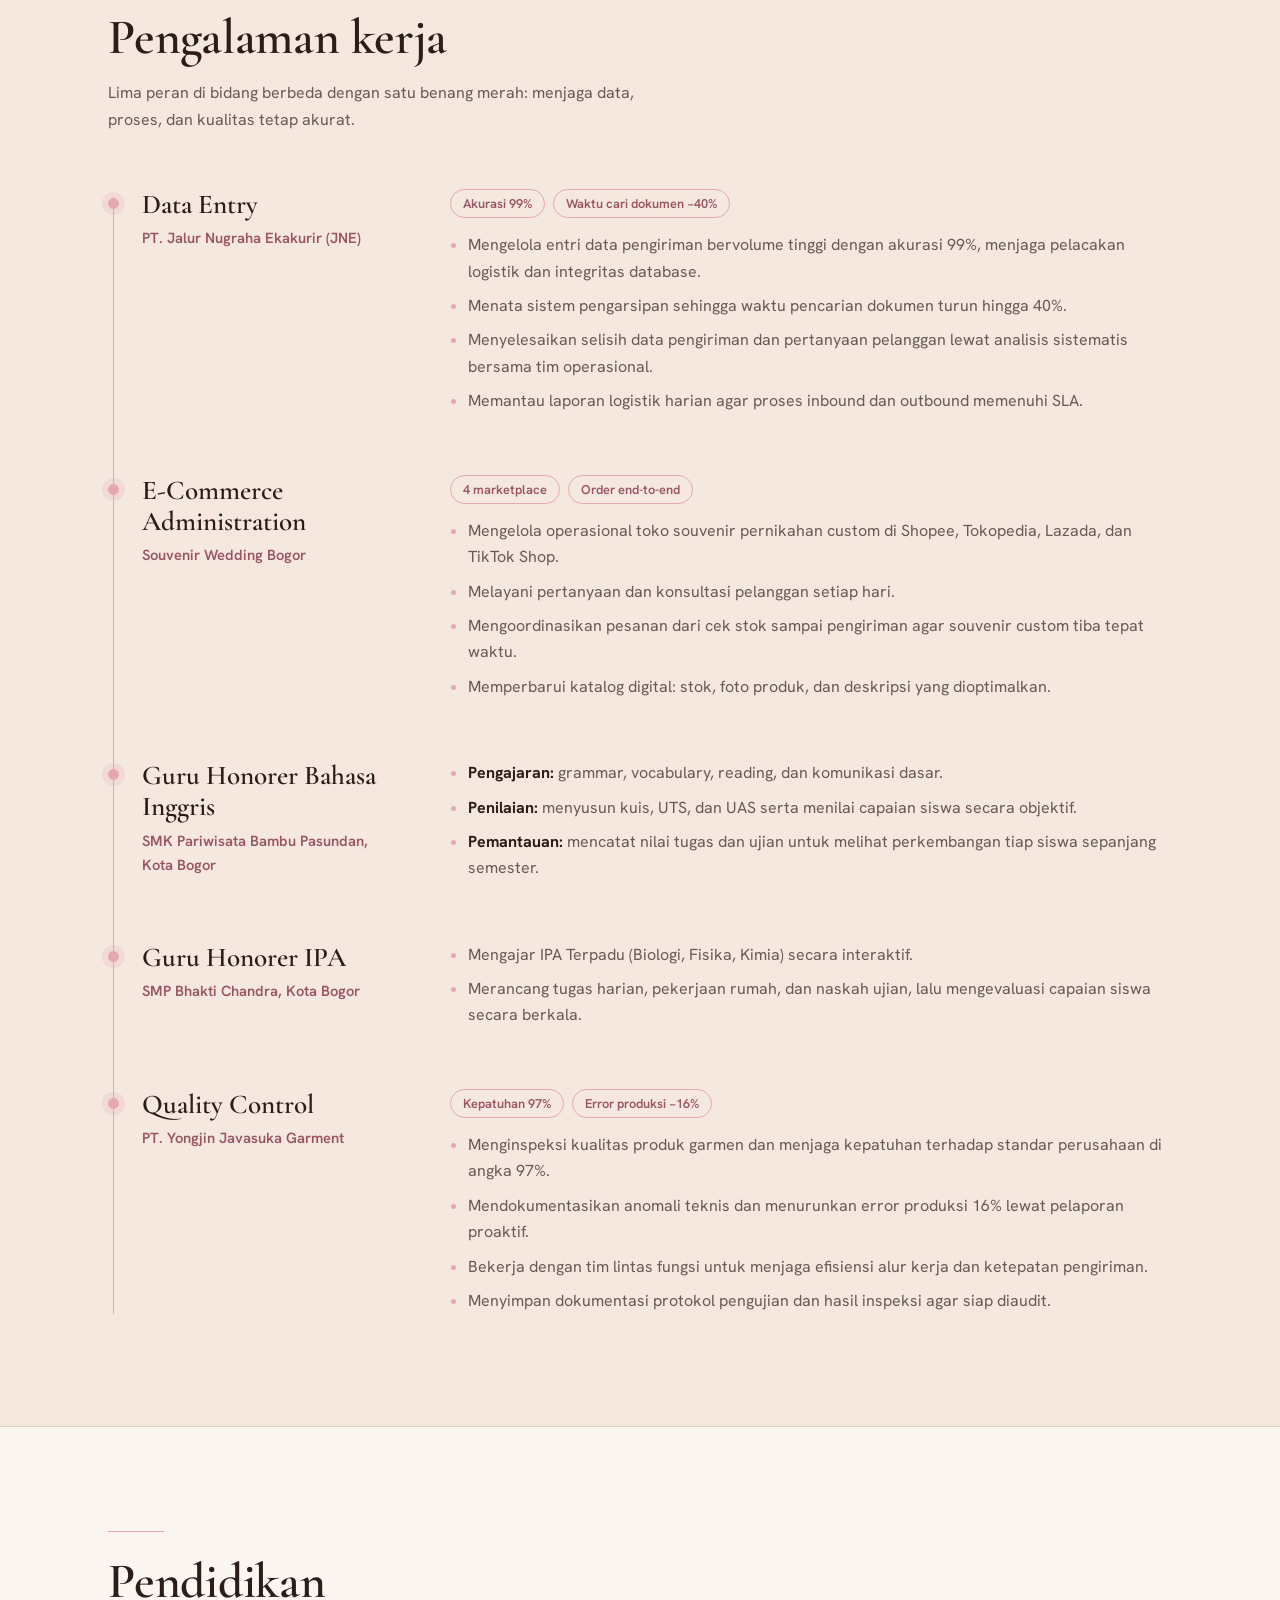
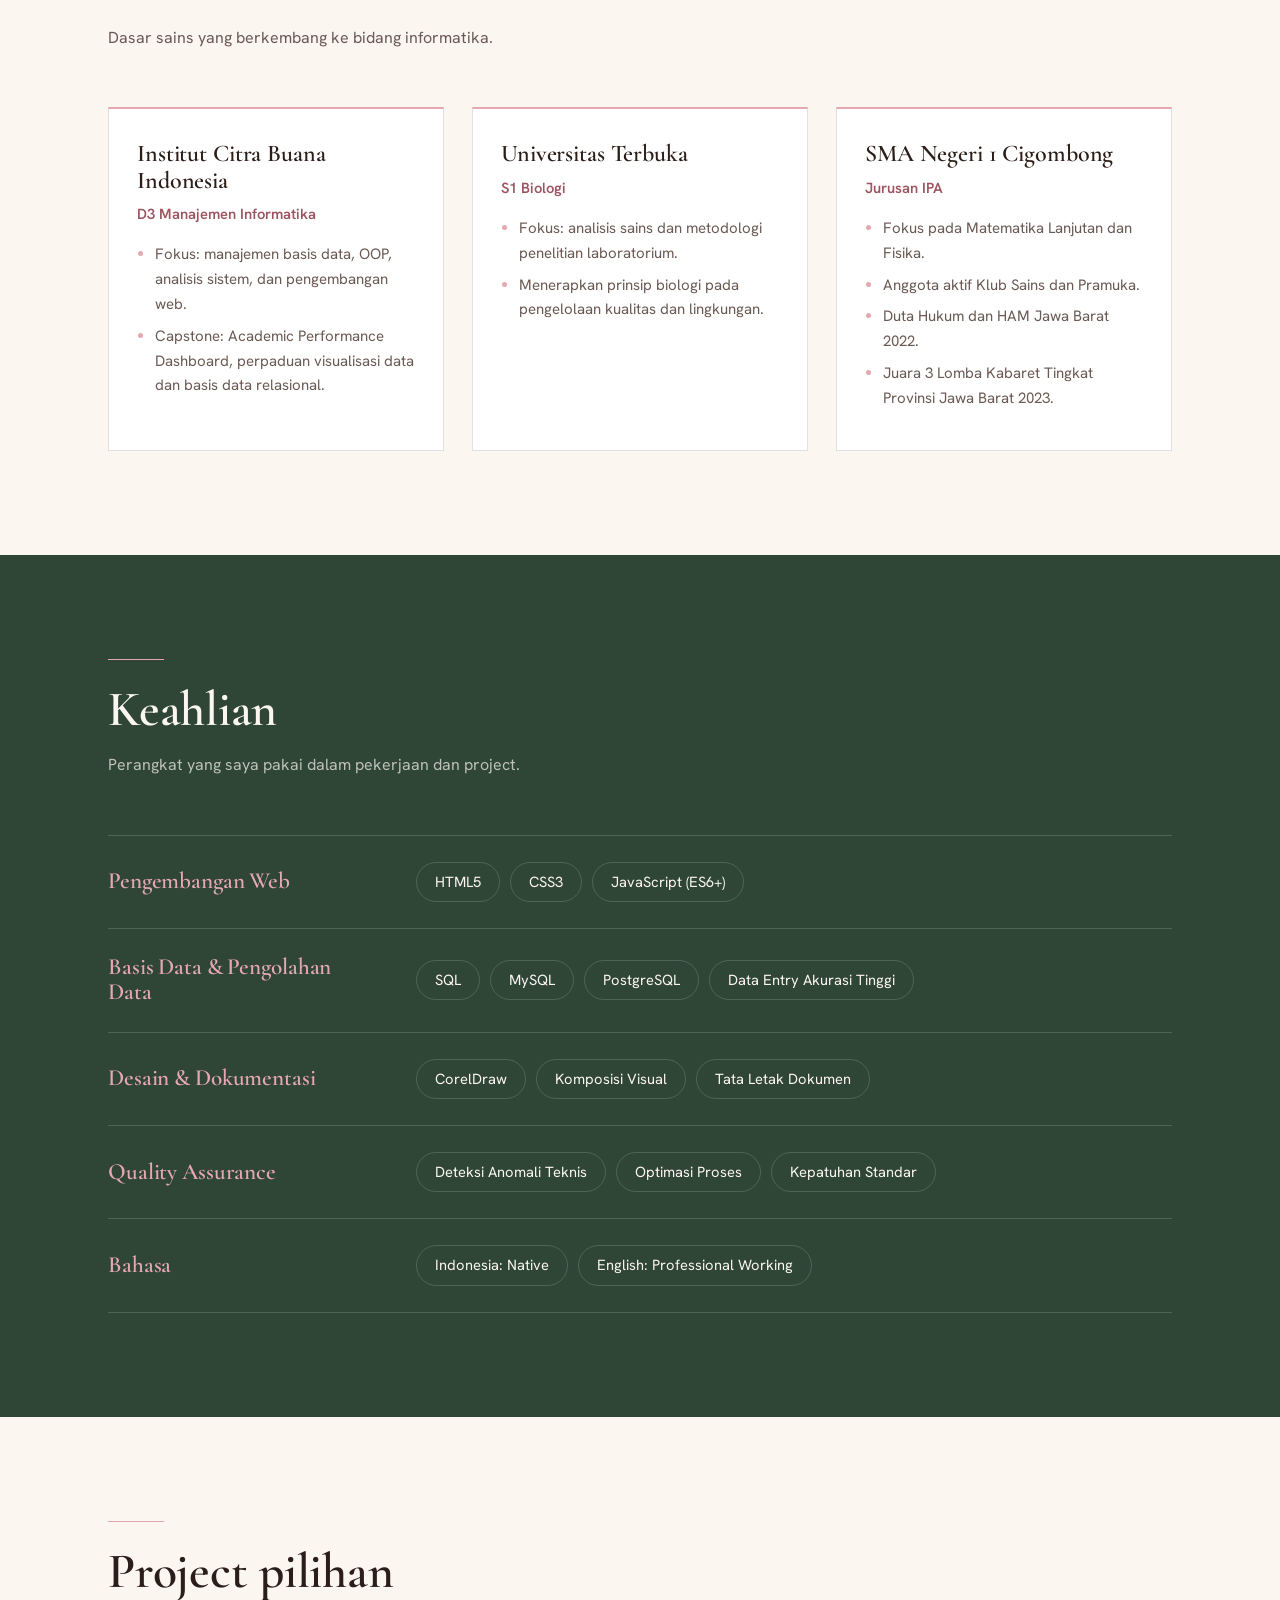
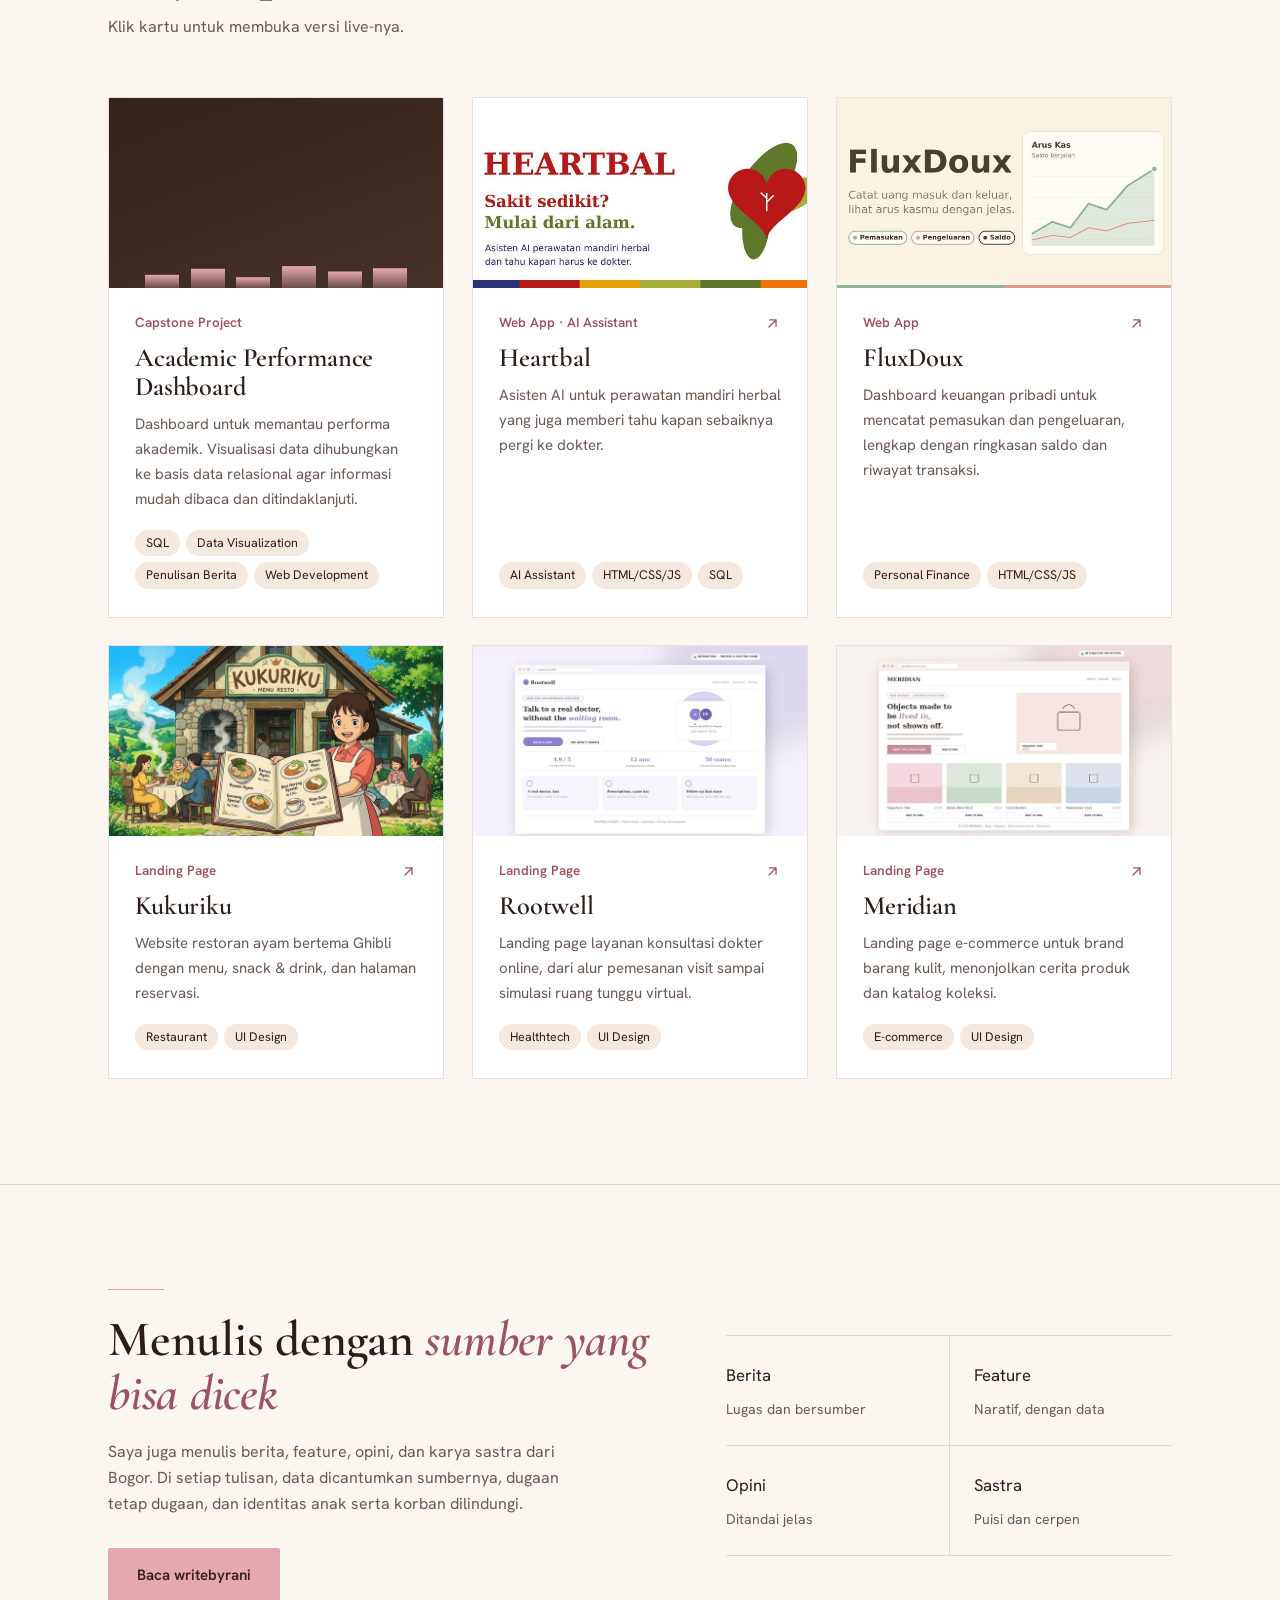
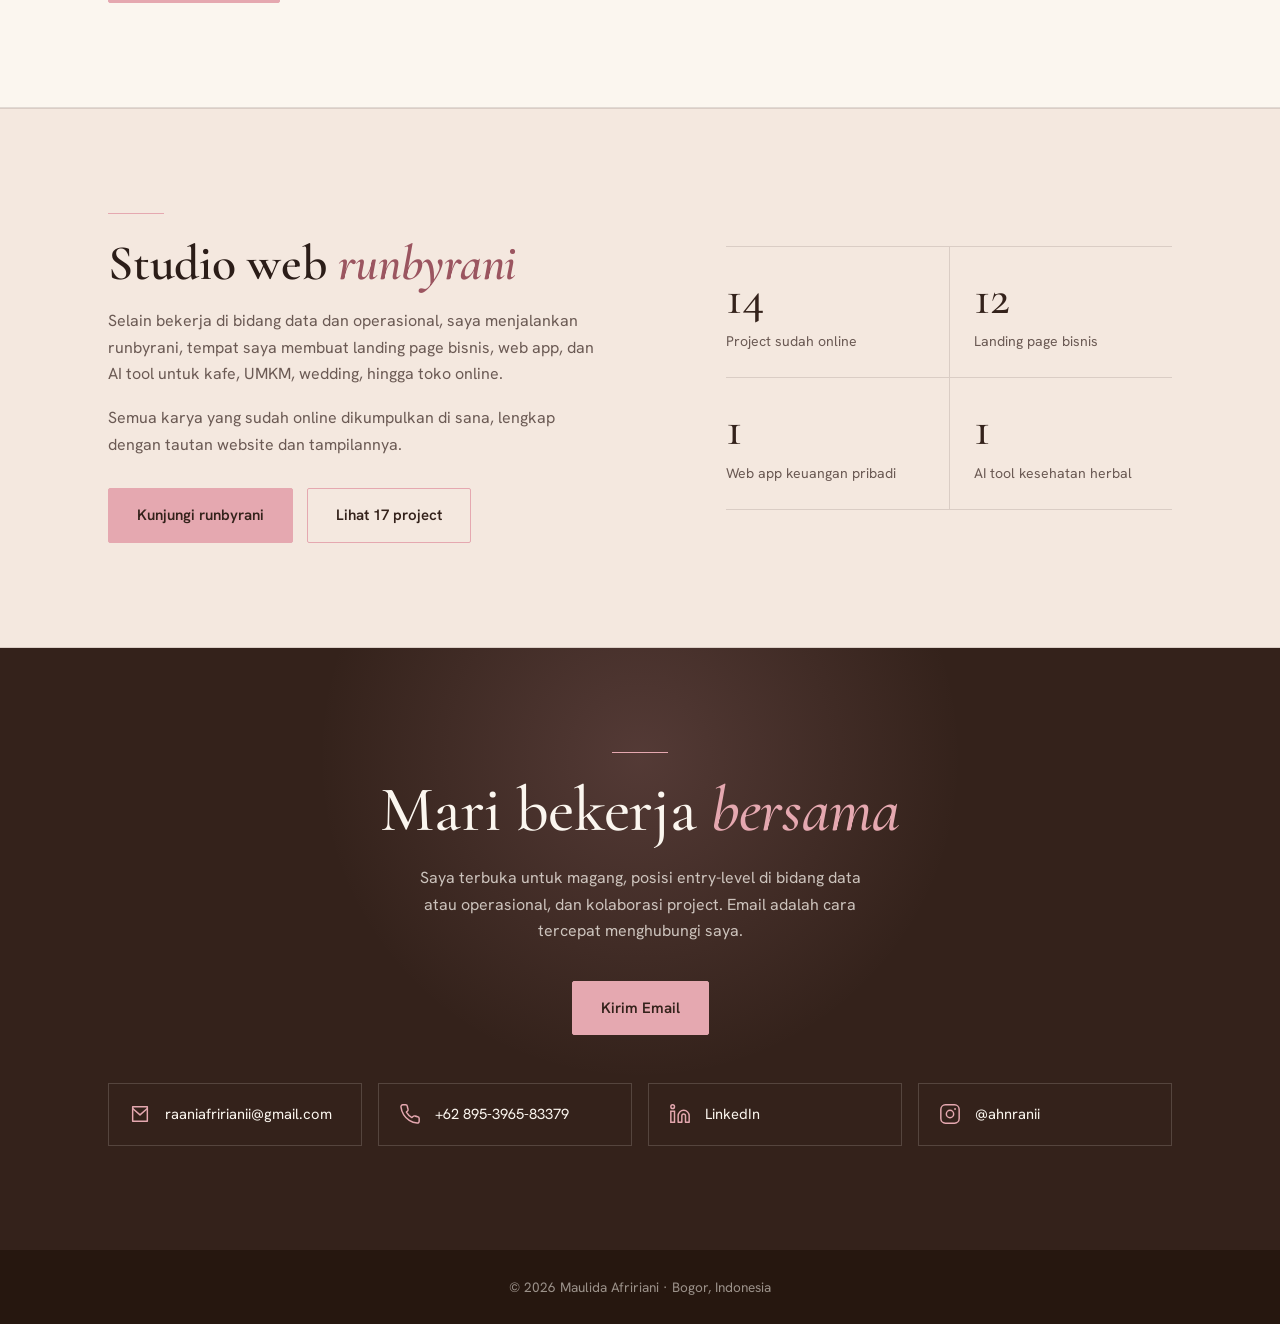
==== commit b193fba8: "Add files via upload" ====
--- a/index.html
+++ b/index.html
@@ -1,59 +1,461 @@
 <!DOCTYPE html>
 <html lang="id">
 <head>
-  <meta charset="utf-8">
-  <meta name="viewport" content="width=device-width, initial-scale=1">
-  <title>Tulisan | Maulida Afririani</title>
-  <meta name="description" content="Kumpulan tulisan jurnalistik Maulida Afririani: berita, feature, dan opini. Karya latihan diberi label.">
-  <meta property="og:type" content="website">
-  <meta property="og:locale" content="id_ID">
-  <meta property="og:title" content="Tulisan | Maulida Afririani">
-  <meta property="og:description" content="Kumpulan tulisan jurnalistik: berita, feature, dan opini.">
-  <meta name="twitter:card" content="summary">
-  <link rel="stylesheet" href="/tulisan/style.css">
+<script>document.documentElement.classList.add('js')</script>
+<meta charset="UTF-8">
+<meta name="viewport" content="width=device-width, initial-scale=1.0">
+<title>Maulida Afririani — Data Entry, Quality Control, Web Developer & Writer</title>
+<meta name="description" content="Portofolio Maulida Afririani: lulusan D3 Manajemen Informatika dengan pengalaman data entry (akurasi 99%), quality control, dan pengembangan web. Berbasis di Bogor.">
+<link rel="preconnect" href="https://fonts.googleapis.com">
+<link rel="preconnect" href="https://fonts.gstatic.com" crossorigin>
+<link href="https://fonts.googleapis.com/css2?family=Cormorant+Garamond:ital,wght@0,500;0,600;0,700;1,500&family=Hanken+Grotesk:wght@400;500;600;700&display=swap" rel="stylesheet">
+<style>
+:root{
+  --leaf:#2F4536;--navy:#34221B; --navy-2:#46302A; --ivory:#FBF6EF; --ivory-2:#F4E8DF;
+  --gold:#E5A8B0; --gold-deep:#9B5560; --ink:#2B1D18; --muted:#6B5A54;
+  --line:rgba(43,29,24,.13); --line-l:rgba(251,246,239,.16); --max:1120px;
+}
+*{box-sizing:border-box}
+html{scroll-behavior:smooth}
+section,header{scroll-margin-top:70px}
+body{margin:0;background:var(--ivory);color:var(--ink);font-family:'Hanken Grotesk',system-ui,sans-serif;line-height:1.65;-webkit-font-smoothing:antialiased}
+h1,h2,h3{font-family:'Cormorant Garamond',Georgia,serif;margin:0;font-weight:600;letter-spacing:-.005em;line-height:1.1}
+a{color:inherit}
+.wrap{max-width:var(--max);margin:0 auto;padding:0 28px}
+section{padding:104px 0}
+:focus-visible{outline:2px solid var(--gold);outline-offset:3px}
+@media(max-width:720px){section{padding:68px 0}.wrap{padding:0 20px}}
+
+.progress{position:fixed;inset:0 0 auto 0;height:2px;background:var(--gold);transform:scaleX(0);transform-origin:left;z-index:100}
+nav{position:sticky;top:0;z-index:50;background:rgba(52,34,27,.88);backdrop-filter:blur(12px);border-bottom:1px solid var(--line-l);color:var(--ivory)}
+nav .wrap{display:flex;align-items:center;justify-content:space-between;padding-top:14px;padding-bottom:14px}
+.nav-name{font-family:'Cormorant Garamond',serif;font-weight:600;font-size:1.35rem;text-decoration:none}
+.nav-links{display:flex;gap:28px;list-style:none;margin:0;padding:0}
+.nav-links a{text-decoration:none;font-size:.9rem;font-weight:500;color:rgba(251,246,239,.72);position:relative;padding:4px 0;transition:color .2s}
+.nav-links a::after{content:'';position:absolute;left:0;bottom:0;height:1px;width:100%;background:var(--gold);transform:scaleX(0);transform-origin:left;transition:transform .3s}
+.nav-links a:hover,.nav-links a.active{color:var(--ivory)}
+.nav-links a:hover::after,.nav-links a.active::after{transform:scaleX(1)}
+@media(max-width:700px){.nav-name{display:none}.nav-links{gap:16px;width:100%;justify-content:space-between}.nav-links a{font-size:.8rem}}
+
+/* Hero */
+.hero{background:var(--navy);color:var(--ivory);padding:88px 0 96px;position:relative;overflow:hidden;--mx:70%;--my:30%}
+.hero::before{content:'';position:absolute;inset:0;background:radial-gradient(600px circle at var(--mx) var(--my),rgba(229,168,176,.16),transparent 60%);pointer-events:none}
+.hero .wrap{position:relative;display:grid;grid-template-columns:1.2fr .8fr;gap:64px;align-items:center}
+@media(max-width:860px){.hero{padding:56px 0 64px}.hero .wrap{grid-template-columns:1fr;gap:48px}}
+.status{display:inline-flex;align-items:center;gap:10px;border:1px solid var(--line-l);padding:7px 16px;border-radius:99px;font-size:.84rem;color:rgba(251,246,239,.85);margin-bottom:30px}
+.status i{width:8px;height:8px;border-radius:50%;background:#7FD1A0;position:relative}
+.status i::after{content:'';position:absolute;inset:-4px;border-radius:50%;border:1px solid #7FD1A0;animation:ping 2.2s ease-out infinite}
+@keyframes ping{from{transform:scale(.6);opacity:.9}to{transform:scale(1.9);opacity:0}}
+.hero h1{font-size:clamp(3.2rem,7vw,5.6rem);font-weight:500;line-height:.98}
+.hero h1 em{font-style:italic;background:linear-gradient(100deg,#F7D3D3,#E5A8B0,#FFE8E3,#E5A8B0);background-size:250% 100%;-webkit-background-clip:text;background-clip:text;color:transparent;animation:shimmer 8s linear infinite}
+@keyframes shimmer{to{background-position:250% 0}}
+.role{margin:22px 0 0;font-size:1.15rem;font-weight:500;color:var(--gold)}
+.lede{margin:18px 0 0;max-width:54ch;color:rgba(251,246,239,.78);font-size:1.03rem}
+.cta-row{margin-top:36px;display:flex;gap:14px;flex-wrap:wrap}
+.btn{display:inline-flex;align-items:center;gap:10px;padding:14px 28px;font-weight:600;font-size:.94rem;text-decoration:none;border-radius:2px;border:1px solid var(--gold);transition:transform .25s,background .25s,color .25s}
+.btn-gold{background:var(--gold);color:var(--navy)}
+.btn-gold:hover{background:#F7D3D3;transform:translateY(-2px)}
+.btn-line{color:var(--ivory)}
+.btn-line:hover{background:rgba(229,168,176,.14);transform:translateY(-2px)}
+.hero-in>*{animation:rise .9s cubic-bezier(.2,.7,.2,1) both}
+.hero-in>*:nth-child(2){animation-delay:.1s}.hero-in>*:nth-child(3){animation-delay:.2s}.hero-in>*:nth-child(4){animation-delay:.3s}.hero-in>*:nth-child(5){animation-delay:.4s}
+@keyframes rise{from{opacity:0;transform:translateY(22px)}to{opacity:1;transform:none}}
+
+.portrait{position:relative;display:flex;justify-content:center;animation:rise 1s .2s both}
+.portrait .ring{position:absolute;top:50%;left:50%;width:min(440px,112%);aspect-ratio:1;margin:calc(min(440px,112%)/-2) 0 0 calc(min(440px,112%)/-2);border:1px dashed rgba(229,168,176,.5);border-radius:50%;animation:spin 60s linear infinite}
+.portrait .ring::after{content:'';position:absolute;top:-5px;left:50%;width:10px;height:10px;border-radius:50%;background:var(--gold);box-shadow:0 0 16px var(--gold)}
+@keyframes spin{to{transform:rotate(360deg)}}
+.frame{position:relative;width:320px;max-width:78%;animation:floaty 7s ease-in-out infinite}
+.frame::before{content:'';position:absolute;inset:14px -14px -14px 14px;border:1px solid var(--gold);border-radius:160px 160px 4px 4px}
+.frame img{position:relative;display:block;width:100%;aspect-ratio:3/4;object-fit:cover;object-position:center top;border-radius:160px 160px 4px 4px}
+@keyframes floaty{50%{transform:translateY(-12px)}}
+.dust span{position:absolute;top:-24px;width:11px;height:15px;border-radius:70% 0 70% 0;background:linear-gradient(135deg,#F9D3D6,#E58FA3);opacity:0;animation:fall 11s linear infinite}
+.dust span:nth-child(1){left:6%}.dust span:nth-child(2){left:17%;animation-delay:2.5s;scale:.8}.dust span:nth-child(3){left:29%;animation-delay:5s}.dust span:nth-child(4){left:41%;animation-delay:1s;scale:1.2}.dust span:nth-child(5){left:52%;animation-delay:7s;scale:.7}.dust span:nth-child(6){left:63%;animation-delay:3.5s}.dust span:nth-child(7){left:74%;animation-delay:8.5s;scale:1.1}.dust span:nth-child(8){left:84%;animation-delay:.5s;scale:.9}.dust span:nth-child(9){left:92%;animation-delay:6s}.dust span:nth-child(10){left:35%;animation-delay:9.5s;scale:.6}
+@keyframes fall{0%{opacity:0;transform:translate(0,0) rotate(0)}8%{opacity:.85}50%{transform:translate(40px,320px) rotate(160deg)}100%{opacity:0;transform:translate(-30px,680px) rotate(340deg)}}
+
+/* Snapshot */
+.snap{background:var(--navy-2);color:var(--ivory);border-top:1px solid var(--line-l)}
+.snap .wrap{display:grid;grid-template-columns:repeat(4,1fr)}
+.snap div.c{padding:26px 24px;border-left:1px solid var(--line-l)}
+.snap div.c:first-child{border-left:0;padding-left:0}
+.snap b{display:block;font-family:'Cormorant Garamond',serif;font-size:1.25rem;font-weight:600;color:var(--gold)}
+.snap span{font-size:.9rem;color:rgba(251,246,239,.78)}
+@media(max-width:760px){.snap .wrap{grid-template-columns:1fr 1fr}.snap div.c{border-left:0;padding:18px 0;border-top:1px solid var(--line-l)}.snap div.c:nth-child(-n+2){border-top:0}}
+
+/* Marquee */
+.marquee{overflow:hidden;border-bottom:1px solid var(--line);background:var(--ivory-2);padding:16px 0}
+.marquee-track{display:flex;gap:44px;width:max-content;animation:slide 38s linear infinite;font-family:'Cormorant Garamond',serif;font-style:italic;font-size:1.3rem;color:var(--gold-deep);white-space:nowrap}
+.marquee-track span::after{content:'◆';font-style:normal;font-size:.5rem;margin-left:44px;vertical-align:middle;color:var(--gold)}
+.marquee:hover .marquee-track{animation-play-state:paused}
+@keyframes slide{to{transform:translateX(-50%)}}
+
+/* Headings */
+.sec-head{margin-bottom:56px;max-width:62ch}
+.sec-head h2,.about h2{font-size:clamp(2.1rem,4vw,3.1rem)}
+.sec-head p{margin:16px 0 0;color:var(--muted)}
+.rule{display:block;width:56px;height:1px;background:var(--gold);margin:0 0 22px;transform-origin:left}
+
+/* About */
+.about .grid{display:grid;grid-template-columns:1fr 1fr;gap:72px;align-items:start}
+@media(max-width:860px){.about .grid{grid-template-columns:1fr;gap:44px}}
+.about p{color:var(--muted);margin:20px 0 0}
+.stats{display:grid;grid-template-columns:repeat(2,1fr);border-top:1px solid var(--line)}
+.stat{padding:26px 8px 24px 0;border-bottom:1px solid var(--line)}
+.stat:nth-child(even){padding-left:24px;border-left:1px solid var(--line)}
+.num{font-family:'Cormorant Garamond',serif;font-size:3.1rem;font-weight:500;line-height:1;color:var(--navy)}
+.stat .label{margin-top:8px;font-size:.88rem;color:var(--muted)}
+
+/* Experience */
+.exp{background:var(--ivory-2);border-block:1px solid var(--line)}
+.timeline{position:relative;padding-left:34px}
+.timeline::before{content:'';position:absolute;left:5px;top:8px;bottom:8px;width:1px;background:var(--gold);transform:scaleY(0);transform-origin:top;transition:transform 2s cubic-bezier(.3,.6,.2,1)}
+.timeline.in::before{transform:scaleY(1)}
+.t-item{position:relative;display:grid;grid-template-columns:260px 1fr;gap:12px 48px;padding:0 0 52px}
+.t-item:last-child{padding-bottom:0}
+@media(max-width:800px){.t-item{grid-template-columns:1fr}}
+.t-dot{position:absolute;left:-34px;top:9px;width:11px;height:11px;border-radius:50%;background:var(--ivory-2);border:1px solid var(--gold);transition:background .4s,box-shadow .4s}
+.t-item.in .t-dot{background:var(--gold);box-shadow:0 0 0 6px rgba(229,168,176,.22)}
+.t-role{font-family:'Cormorant Garamond',serif;font-size:1.7rem;font-weight:600;line-height:1.15}
+.t-org{margin-top:6px;font-size:.92rem;color:var(--gold-deep);font-weight:600}
+.t-hl{display:flex;flex-wrap:wrap;gap:8px;margin-bottom:14px}
+.t-hl span{border:1px solid var(--gold);color:var(--gold-deep);font-size:.8rem;font-weight:600;padding:3px 12px;border-radius:99px}
+.t-item ul{margin:0;padding:0 0 0 18px;color:var(--muted)}
+.t-item li{margin-bottom:8px}.t-item li::marker{color:var(--gold)}
+.t-item strong{color:var(--ink)}
+
+/* Education */
+.edu-grid{display:grid;grid-template-columns:repeat(3,1fr);gap:28px}
+@media(max-width:900px){.edu-grid{grid-template-columns:1fr}}
+.edu-card{background:#fff;border:1px solid var(--line);border-top:2px solid var(--gold);padding:32px 28px;transition:transform .35s,box-shadow .35s}
+.edu-card:hover{transform:translateY(-6px);box-shadow:0 24px 40px -24px rgba(52,34,27,.3)}
+.edu-card h3{font-size:1.5rem}
+.edu-card .period{margin:8px 0 16px;color:var(--gold-deep);font-weight:600;font-size:.92rem}
+.edu-card ul{margin:0;padding-left:18px;color:var(--muted);font-size:.94rem}.edu-card li{margin-bottom:7px}.edu-card li::marker{color:var(--gold)}
+
+/* Skills */
+.skills{background:var(--leaf);color:var(--ivory)}
+.skills .sec-head p{color:rgba(251,246,239,.7)}
+.skill-group{display:grid;grid-template-columns:260px 1fr;gap:16px 48px;padding:26px 0;border-top:1px solid var(--line-l);align-items:center}
+.skill-group:last-child{border-bottom:1px solid var(--line-l)}
+@media(max-width:760px){.skill-group{grid-template-columns:1fr}}
+.skill-group h3{font-size:1.45rem;color:var(--gold)}
+.pill-row{display:flex;flex-wrap:wrap;gap:10px}
+.pill{border:1px solid var(--line-l);padding:7px 18px;font-size:.92rem;border-radius:99px;transition:background .25s,color .25s,border-color .25s,transform .25s}
+.pill:hover{background:var(--gold);color:var(--navy);border-color:var(--gold);transform:translateY(-2px)}
+
+/* Projects */
+.proj-grid{display:grid;grid-template-columns:repeat(3,1fr);gap:28px}
+@media(max-width:980px){.proj-grid{grid-template-columns:repeat(2,1fr)}}@media(max-width:640px){.proj-grid{grid-template-columns:1fr}}
+.proj-card{display:flex;flex-direction:column;background:#fff;border:1px solid var(--line);text-decoration:none;color:inherit;overflow:hidden;transition:box-shadow .35s,border-color .35s,transform .25s ease-out;will-change:transform}
+.proj-card.is-link:hover{border-color:var(--gold);box-shadow:0 30px 50px -28px rgba(52,34,27,.45)}
+.proj-thumb{height:190px;overflow:hidden;background:var(--navy);position:relative}
+.proj-thumb img{display:block;width:100%;height:100%;object-fit:cover;object-position:top;transition:transform .7s cubic-bezier(.2,.7,.2,1)}
+.proj-card.is-link:hover .proj-thumb img{transform:scale(1.07)}
+.chart{height:100%;display:flex;align-items:flex-end;gap:12px;padding:30px 36px 0;background:linear-gradient(160deg,var(--navy),var(--navy-2))}
+.chart i{flex:1;background:linear-gradient(var(--gold),rgba(229,168,176,.25));height:var(--h);transform:scaleY(.15);transform-origin:bottom;animation:bars 3.6s ease-in-out infinite alternate;animation-delay:var(--dl)}
+@keyframes bars{to{transform:scaleY(1)}}
+.proj-body{padding:24px 26px 28px;display:flex;flex-direction:column;flex:1}
+.proj-tag{display:flex;justify-content:space-between;align-items:center;font-size:.84rem;font-weight:600;color:var(--gold-deep);margin-bottom:10px}
+.proj-tag svg{width:17px;height:17px;transition:transform .3s}.proj-card.is-link:hover .proj-tag svg{transform:translate(3px,-3px)}
+.proj-card h3{font-size:1.65rem}
+.proj-card p{margin:10px 0 18px;color:var(--muted);font-size:.94rem;flex:1}
+.proj-meta{display:flex;flex-wrap:wrap;gap:6px}
+.proj-meta span{font-size:.78rem;background:var(--ivory-2);padding:3px 11px;border-radius:99px;color:var(--ink)}
+
+/* Contact */
+.contact{background:var(--navy);color:var(--ivory);text-align:center;position:relative;overflow:hidden}
+.contact::before{content:'';position:absolute;left:50%;top:-40%;width:700px;height:700px;margin-left:-350px;border-radius:50%;background:radial-gradient(circle,rgba(229,168,176,.18),transparent 65%);animation:breathe 8s ease-in-out infinite}
+@keyframes breathe{50%{transform:scale(1.2);opacity:.6}}
+.contact .wrap{position:relative}
+.contact h2{font-size:clamp(2.4rem,5vw,4rem);font-weight:500}
+.contact h2 em{color:var(--gold)}
+.contact p{max-width:52ch;margin:20px auto 0;color:rgba(251,246,239,.75)}
+.contact .cta-row{justify-content:center}
+.social-row{margin-top:48px;display:grid;grid-template-columns:repeat(auto-fit,minmax(210px,1fr));gap:16px;text-align:left}
+.social-card{display:flex;align-items:center;gap:14px;padding:18px 20px;border:1px solid var(--line-l);text-decoration:none;font-size:.92rem;overflow-wrap:anywhere;transition:border-color .25s,background .25s,transform .25s}
+.social-card:hover{border-color:var(--gold);background:rgba(229,168,176,.1);transform:translateY(-3px)}
+.social-icon{width:22px;height:22px;flex-shrink:0;color:var(--gold)}
+footer{background:#26170F;color:rgba(251,246,239,.55);text-align:center;font-size:.85rem;padding:26px 20px}
+
+
+.studio{background:var(--ivory-2);border-block:1px solid var(--line)}
+.studio .grid2{display:grid;grid-template-columns:1.1fr .9fr;gap:72px;align-items:center}
+@media(max-width:860px){.studio .grid2{grid-template-columns:1fr;gap:40px}}
+.studio h2{font-size:clamp(2.1rem,4vw,3.1rem)}.studio h2 em{font-style:italic;color:var(--gold-deep)}
+.studio p{color:var(--muted);margin:18px 0 0;max-width:54ch}
+.studio .btn-line{color:var(--navy)}.studio .btn-line:hover{background:rgba(229,168,176,.2)}
+.studio .cta-row{margin-top:30px}
+/* Reveal */
+.js .reveal{opacity:0;transform:translateY(24px);transition:opacity .9s cubic-bezier(.2,.7,.2,1),transform .9s cubic-bezier(.2,.7,.2,1);transition-delay:var(--d,0s)}
+.js .reveal.in{opacity:1;transform:none}
+.js .rule.reveal{transform:scaleX(0)}.js .rule.reveal.in{transform:none}
+@media(prefers-reduced-motion:reduce){*,*::before,*::after{animation:none!important;transition:none!important}.js .reveal{opacity:1;transform:none}.timeline::before{transform:none}}
+</style>
 </head>
 <body>
-  <header class="topbar">
-    <div class="wrap">
-      <a href="/">Maulida Afririani</a>
-      <nav class="links" aria-label="Navigasi">
-        <a href="/">Portofolio</a>
-        <a href="/tulisan/" aria-current="page">Tulisan</a>
-      </nav>
+<div class="progress" id="progress"></div>
+<nav id="nav"><div class="wrap">
+  <a class="nav-name" href="#top">Maulida Afririani</a>
+  <ul class="nav-links">
+    <li><a href="#about">Tentang</a></li><li><a href="#experience">Pengalaman</a></li><li><a href="#education">Pendidikan</a></li><li><a href="#skills">Keahlian</a></li><li><a href="#projects">Project</a></li><li><a href="#tulisan">Tulisan</a></li><li><a href="#studio">Studio</a></li><li><a href="#contact">Kontak</a></li>
+  </ul>
+</div></nav>
+
+<header class="hero" id="top">
+  <div class="dust" aria-hidden="true"><span></span><span></span><span></span><span></span><span></span><span></span><span></span><span></span><span></span><span></span></div>
+  <div class="wrap">
+    <div class="hero-in">
+      <span class="status"><i></i>Terbuka untuk magang & posisi entry-level</span>
+      <h1>Maulida <em>Afririani</em></h1>
+      <p class="role">Data Entry · Quality Control · Web Developer · Writer</p>
+      <p class="lede">Lulusan D3 Manajemen Informatika yang menjaga akurasi data hingga 99% di lingkungan logistik bervolume tinggi, dan membangun dashboard serta website yang membuat data lebih mudah dipakai. Saya juga menulis berita dan feature dari Bogor.</p>
+      <div class="cta-row">
+        <a href="#projects" class="btn btn-gold">Lihat Project</a>
+        <a href="mailto:raaniafririanii@gmail.com" class="btn btn-line">Kirim Email</a>
+      </div>
     </div>
-  </header>
-
-  <main class="wrap">
-    <h1>Tulisan</h1>
-    <p class="lead">
-      Kumpulan karya tulis jurnalistik: berita, feature, dan opini. Karya yang disusun dari pemberitaan
-      media, bukan liputan langsung, diberi label <em>Karya latihan</em>.
-    </p>
-
-    <!-- ===== Kartu karya. Satu <article class="card"> per tulisan. Yang terbaru taruh paling atas. ===== -->
-
-    <!-- Contoh untuk karya berikutnya (hapus tanda komentar, lalu ganti isinya):
-    <article class="card">
-      <span class="badge">Feature naratif</span>
-      <h2><a href="/tulisan/karhutla-papua.html">Judul tulisan karhutla Papua</a></h2>
-      <p>Satu-dua kalimat ringkasan isi tulisan.</p>
-      <p class="meta">Peran: penulis &middot; <time datetime="2026-11-20">20 November 2026</time></p>
-    </article>
-    -->
-
-    <article class="card">
-      <span class="badge">Berita lugas</span>
-      <span class="badge">Karya latihan</span>
-      <h2><a href="/tulisan/berita-latihan-tanjungbalai.html">Polisi Tetapkan Suami Guru ASN di Tanjungbalai Jadi Tersangka Dugaan Pencabulan Murid SD</a></h2>
-      <p>Latihan menulis berita lugas dari pemberitaan media, lengkap dengan catatan verifikasi atas data yang berbeda antar sumber.</p>
-      <p class="meta">Peran: penulis &middot; <time datetime="2026-11-05">5 November 2026</time></p>
-    </article>
-  </main>
-
-  <footer>
-    <div class="wrap">
-      <p><a href="/">&larr; Kembali ke portofolio</a> &middot; &copy; 2026 Maulida Afririani</p>
+    <div class="portrait">
+      <span class="ring" aria-hidden="true"></span>
+      <div class="frame"><img src="[data-uri]" alt="Foto Maulida Afririani"></div>
     </div>
-  </footer>
+  </div>
+</header>
+
+<div class="snap"><div class="wrap">
+  <div class="c"><b>Bogor, Jawa Barat</b><span>Domisili</span></div>
+  <div class="c"><b>D3 Manajemen Informatika</b><span>Institut Citra Buana Indonesia</span></div>
+  <div class="c"><b>Data Entry di JNE</b><span>Pengalaman terakhir, 6 bulan</span></div>
+  <div class="c"><b>Indonesia & Inggris</b><span>Native · Professional working</span></div>
+</div></div>
+
+<div class="marquee" aria-hidden="true"><div class="marquee-track">
+  <span>Data Entry</span><span>SQL</span><span>Quality Control</span><span>Web Development</span><span>Dashboard</span><span>MySQL</span><span>PostgreSQL</span><span>E-Commerce</span><span>Data Visualization</span><span>Penulisan Berita</span>
+  <span>Data Entry</span><span>SQL</span><span>Quality Control</span><span>Web Development</span><span>Dashboard</span><span>MySQL</span><span>PostgreSQL</span><span>E-Commerce</span><span>Data Visualization</span><span>Penulisan Berita</span>
+</div></div>
+
+<section class="about" id="about"><div class="wrap"><div class="grid">
+  <div>
+    <span class="rule"></span>
+    <h2>Teliti pada angka, tanggap pada proses</h2>
+    <p>Saya mahasiswa Manajemen Informatika dengan satu tahun pengalaman di Quality Control dan enam bulan menangani data pengiriman bervolume tinggi di JNE. Dua pengalaman itu melatih saya bekerja cepat tanpa mengorbankan ketepatan.</p>
+    <p>Saya terbiasa menjembatani sisi teknis dan operasional: menelusuri selisih data, merapikan alur dokumen, dan membangun dashboard akademik untuk memantau performa. Di luar pekerjaan, saya aktif sebagai bookstagrammer dan sedang merintis perpustakaan keliling sebagai proyek pribadi.</p>
+  </div>
+  <div class="stats">
+    <div class="stat"><div class="num">99%</div><div class="label">Akurasi entri data</div></div>
+    <div class="stat"><div class="num">40%</div><div class="label">Pencarian dokumen lebih cepat</div></div>
+    <div class="stat"><div class="num">97%</div><div class="label">Tingkat kepatuhan standar QC</div></div>
+    <div class="stat"><div class="num">16%</div><div class="label">Penurunan error produksi</div></div>
+    <div class="stat"><div class="num">4</div><div class="label">Marketplace dikelola: Shopee, Tokopedia, Lazada, TikTok Shop</div></div>
+    <div class="stat"><div class="num">5</div><div class="label">Peran profesional lintas bidang</div></div>
+  </div>
+</div></div></section>
+
+<section class="exp" id="experience"><div class="wrap">
+  <div class="sec-head"><span class="rule"></span><h2>Pengalaman kerja</h2><p>Lima peran di bidang berbeda dengan satu benang merah: menjaga data, proses, dan kualitas tetap akurat.</p></div>
+  <div class="timeline">
+    <!-- Tambahkan periode kerja (mis. "Jan 2025 – Jun 2025") di dalam .t-org agar rekruter bisa melihat durasi -->
+    <div class="t-item"><div class="t-dot"></div>
+      <div><div class="t-role">Data Entry</div><div class="t-org">PT. Jalur Nugraha Ekakurir (JNE)</div></div>
+      <div><div class="t-hl"><span>Akurasi 99%</span><span>Waktu cari dokumen −40%</span></div><ul>
+        <li>Mengelola entri data pengiriman bervolume tinggi dengan akurasi 99%, menjaga pelacakan logistik dan integritas database.</li>
+        <li>Menata sistem pengarsipan sehingga waktu pencarian dokumen